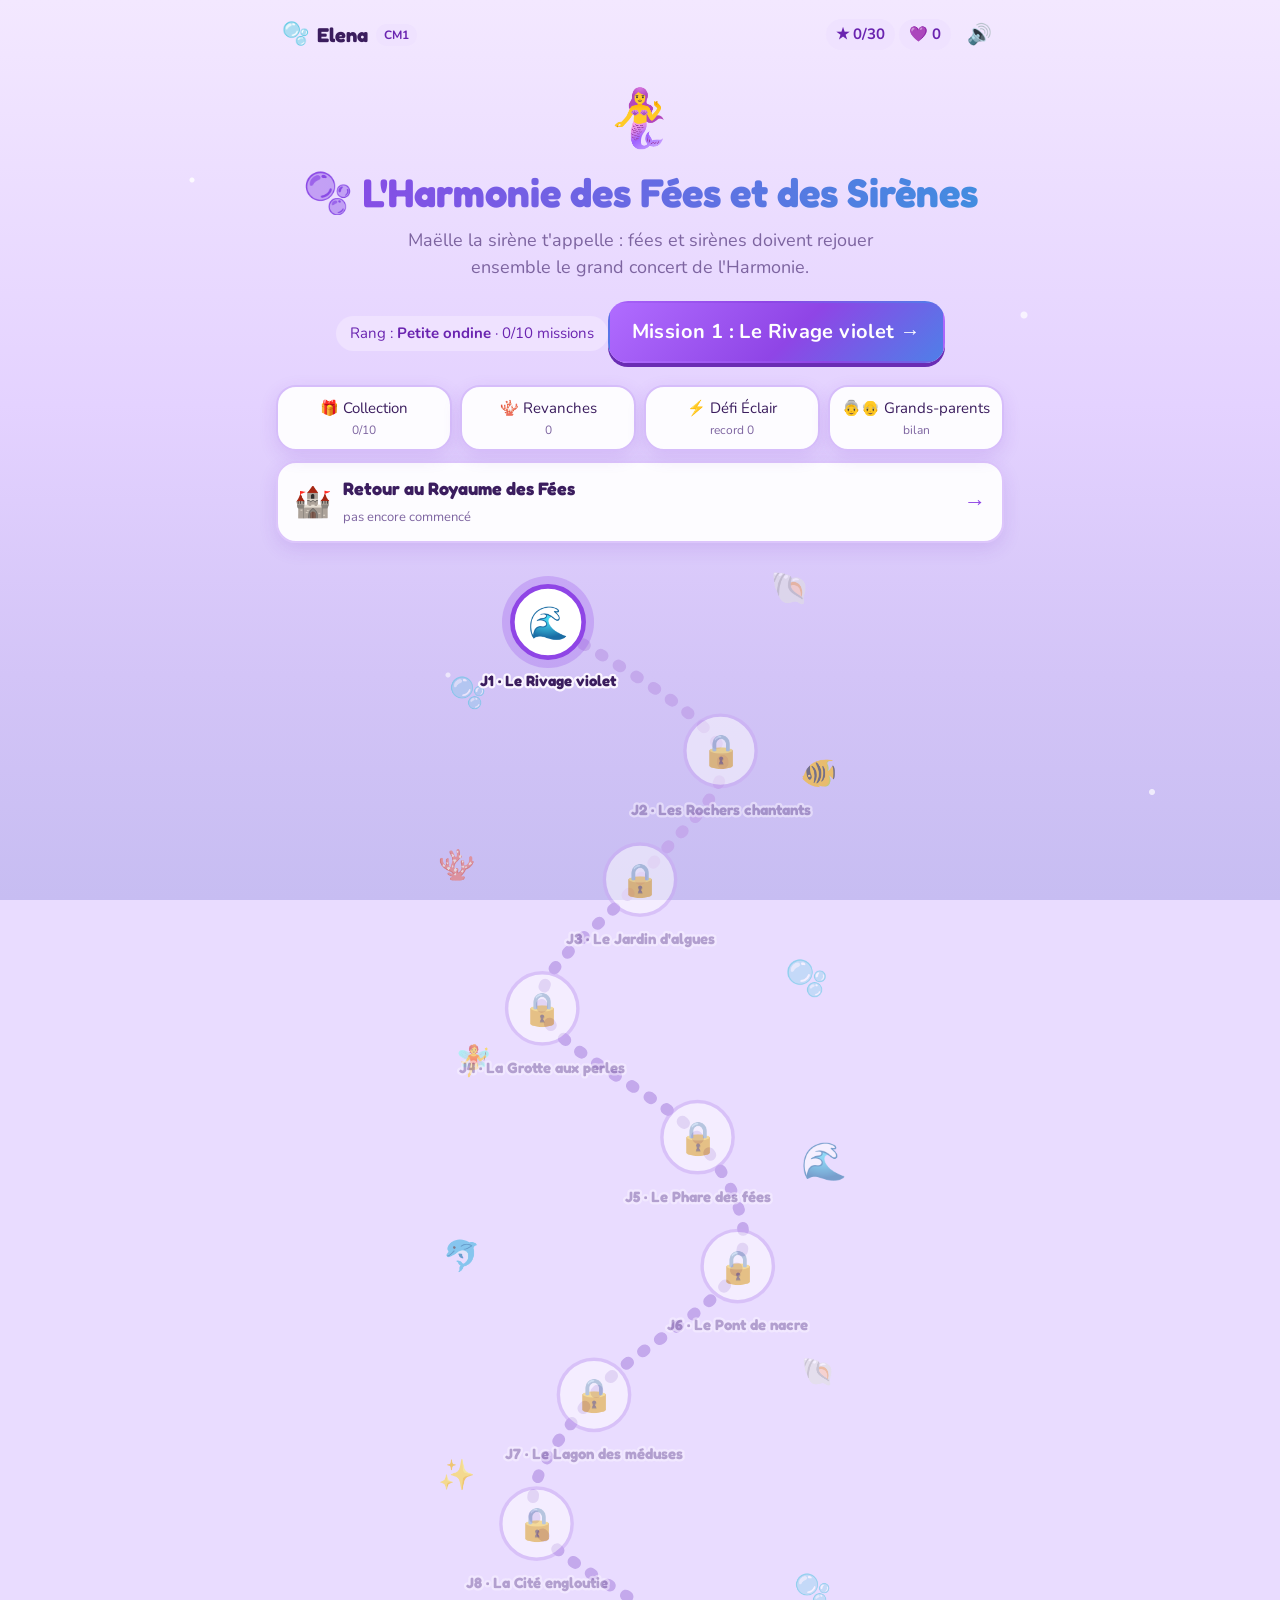
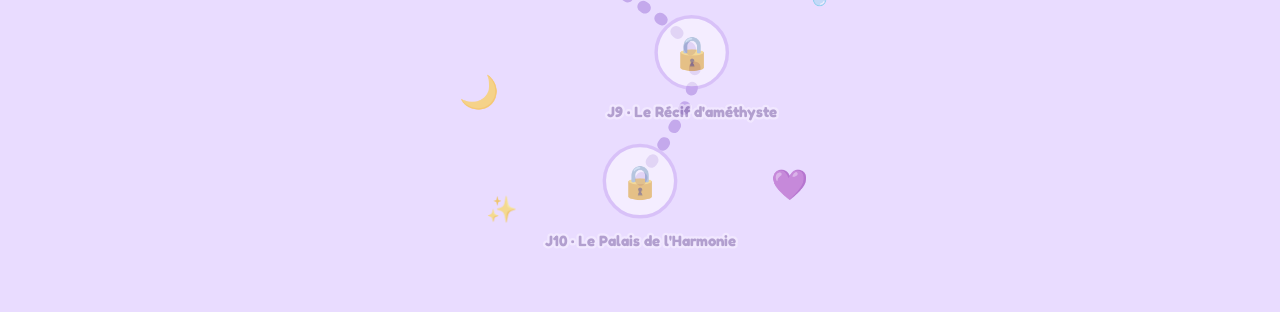
==== elena-harmonie.html @ 99a18174 "Add second games: L'Harmonie des Fées et des Sirènes (Elena) and Le Territoire de la Meute (Sarah) E" ====
<!doctype html>
<html lang="fr">
<head>
<meta charset="utf-8">
<meta name="viewport" content="width=device-width, initial-scale=1, viewport-fit=cover">
<title>Elena · L'Harmonie des Fées et des Sirènes (CM1)</title>
<link rel="preconnect" href="https://fonts.googleapis.com">
<link rel="stylesheet" href="https://fonts.googleapis.com/css2?family=Fredoka:wght@500;600;700&family=Nunito:wght@400;700&display=swap">
<style>
*{box-sizing:border-box}
html,body{margin:0;padding:0}
html{background:var(--bg-solid)}
body{background:var(--bg);background-attachment:fixed;color:var(--ink);font-family:var(--font-body);font-size:18px;line-height:1.5;min-height:100vh;-webkit-text-size-adjust:100%;-webkit-tap-highlight-color:transparent}
#app{max-width:760px;margin:0 auto;padding:10px 16px 48px}
h1,h2,h3{font-family:var(--font-head);margin:.2em 0 .3em;line-height:1.15;color:var(--title)}
h1{font-size:clamp(28px,6vw,40px)}
h2{font-size:clamp(24px,5vw,30px)}
h3{font-size:20px;margin-top:1.4em}
button{font:inherit;cursor:pointer;border:var(--btn-border);border-radius:var(--radius);padding:11px 16px;background:var(--btn);color:var(--ink);transition:transform .08s,background .2s,border-color .2s,opacity .2s;touch-action:manipulation}
button:active{transform:scale(.97)}
button:disabled{cursor:default}
button.primary{background:var(--accent);color:var(--on-accent);border-color:transparent;font-weight:700;box-shadow:var(--btn-shadow)}
button.big{font-size:20px;padding:14px 22px}
button.ghost{background:transparent;border-color:transparent;color:var(--muted)}
button.icon{padding:6px 10px;font-size:20px}
.muted{color:var(--muted)}.small{font-size:15px}.center{text-align:center}
.card{background:var(--card);border:var(--card-border);border-radius:var(--radius);box-shadow:var(--shadow);padding:20px}
.screen{animation:fadein .35s ease}
@keyframes fadein{from{opacity:0;transform:translateY(8px)}to{opacity:1;transform:none}}

/* barre du haut */
.topbar{display:flex;align-items:center;justify-content:space-between;gap:8px;margin-bottom:10px}
.brand{display:flex;align-items:center;gap:8px;color:var(--ink)!important;padding:6px 4px}
.brand b{font-family:var(--font-head);font-size:20px}
.bicon{font-size:22px}
.lvl{font-size:12px;padding:2px 8px;border-radius:99px;background:var(--chip);color:var(--chip-ink);font-weight:700}
.stats{display:flex;align-items:center;gap:4px;flex-wrap:nowrap;justify-content:flex-end}
@media (max-width:420px){.stat{font-size:13px;padding:3px 8px}.brand b{font-size:18px}.lvl{display:none}}
.stat{font-size:15px;padding:4px 10px;border-radius:99px;background:var(--chip);color:var(--chip-ink);font-weight:700;white-space:nowrap}

/* carte */
.hero{text-align:center;padding:8px 0 14px}
.hicon{font-size:56px;animation:float 3s ease-in-out infinite}
@keyframes float{50%{transform:translateY(-8px)}}
.tag{color:var(--muted);margin:.2em auto .8em;max-width:520px}
.rank{display:inline-block;margin-bottom:14px;padding:6px 14px;border-radius:99px;background:var(--chip);color:var(--chip-ink);font-size:15px}
.allDone{padding:12px;border-radius:var(--radius);background:var(--chip);color:var(--chip-ink)}
.menu{display:grid;grid-template-columns:repeat(4,1fr);gap:8px;margin:6px 0 10px}
.menu button{display:flex;flex-direction:column;align-items:center;gap:2px;font-size:15px;padding:10px 6px;background:var(--card);box-shadow:var(--shadow)}
.menu button span{font-size:12px;color:var(--muted)}
.menu button.has span{color:var(--bad);font-weight:700}
@media (max-width:560px){.menu{grid-template-columns:repeat(2,1fr)}}
.mapwrap{display:flex;justify-content:center}
svg.map{width:100%;max-width:460px;height:auto;overflow:visible}
.trail{fill:none;stroke:var(--trail);stroke-width:10;stroke-linecap:round;stroke-dasharray:2 16}
.trail.done{stroke:var(--accent);stroke-dasharray:none;stroke-width:6;opacity:.8}
.node .disc{fill:var(--node);stroke:var(--node-stroke);stroke-width:3}
.node .halo{fill:transparent}
.node .nicon{font-size:28px}
.node .nlabel{font-size:13px;fill:var(--ink);font-family:var(--font-head);font-weight:700;paint-order:stroke;stroke:var(--label-halo);stroke-width:4px;stroke-linejoin:round}
.node .nstars{font-size:16px;fill:var(--star);letter-spacing:2px;paint-order:stroke;stroke:var(--label-halo);stroke-width:3px}
.node[data-act]{cursor:pointer}
.node.done .disc{fill:var(--node-done);stroke:var(--accent)}
.node.locked{opacity:.5}
.node.locked .nlabel{fill:var(--muted)}
.node.next .halo{fill:var(--accent);opacity:.25;animation:pulse 1.6s ease-in-out infinite;transform-box:fill-box;transform-origin:center}
.node.next .disc{stroke:var(--accent);stroke-width:4}
@keyframes pulse{50%{transform:scale(1.25);opacity:.05}}
.deco{opacity:.55;pointer-events:none}

/* intro / fin */
.intro,.endcard{text-align:left}
.introicon{font-size:60px;text-align:center;line-height:1.1}
.kicker{text-align:center;text-transform:uppercase;letter-spacing:.12em;font-size:13px;color:var(--muted)}
.intro h2,.endcard h2{text-align:center}
.lead{font-size:19px}
.plan{list-style:none;padding:0;margin:14px 0}
.plan li{display:flex;justify-content:space-between;gap:10px;padding:10px 12px;border-bottom:1px solid var(--line)}
.plan li b{font-weight:400;color:var(--muted);font-size:15px;white-space:nowrap}
.reward{display:flex;align-items:center;gap:14px;margin:14px 0;padding:12px 16px;border-radius:var(--radius);background:var(--reward-bg);border:1px dashed var(--accent)}
.reward .ricon{font-size:40px}
.reward small{color:var(--muted)}
.reward.win{animation:pop .6s ease .9s both}
.rules{font-size:15px;padding:10px 14px;border-radius:var(--radius);background:var(--soft);margin:12px 0;color:var(--ink)}
.btns{display:flex;flex-wrap:wrap;gap:10px;justify-content:center;margin-top:16px}
.bigstars{text-align:center;font-size:64px;letter-spacing:8px;margin:6px 0}
.bigstars .st{color:var(--star-off);display:inline-block}
.bigstars .st.on{color:var(--star);animation:starin .5s cubic-bezier(.3,1.6,.5,1) both}
@keyframes starin{from{transform:scale(0) rotate(-90deg)}to{transform:none}}
@keyframes pop{0%{transform:scale(.6);opacity:0}70%{transform:scale(1.05)}100%{transform:none;opacity:1}}
table.mini{width:100%;border-collapse:collapse;margin-top:8px}
table.mini td{padding:7px 4px;border-bottom:1px solid var(--line)}
table.mini td:last-child{text-align:right;font-weight:700}
.final{margin:14px 0;padding:14px;border-radius:var(--radius);background:var(--accent);color:var(--on-accent);text-align:center;font-weight:700;animation:pop .6s ease both}

/* question */
.qtop{display:flex;align-items:center;gap:10px}
.prog{flex:1;height:12px;background:var(--track);border-radius:99px;overflow:hidden}
.bar{height:100%;background:var(--accent);border-radius:99px;transition:width .4s}
.qcount{font-size:15px;color:var(--muted);min-width:44px;text-align:right}
.hud{display:flex;align-items:center;justify-content:space-between;gap:8px;margin:10px 0}
.chip{padding:5px 12px;border-radius:99px;background:var(--chip);color:var(--chip-ink);font-size:15px;font-weight:700}
.combo{font-weight:700;color:var(--muted);font-size:15px}
.combo.hot{color:var(--hot);animation:pop .4s ease}
.pts{font-weight:700}
.secbanner{text-align:center;font-family:var(--font-head);font-size:20px;color:var(--title);margin:4px 0 12px;animation:pop .5s ease both}
.textcard{margin-bottom:12px;font-size:var(--text-size);line-height:1.65}
.textcard p{margin:6px 0 0}
.ttitle{font-family:var(--font-head);font-size:18px;color:var(--title)}
.sent{border-radius:4px;transition:background .3s,box-shadow .3s}
.sent.zone{background:var(--zone-bg);box-shadow:0 0 0 3px var(--zone-bg)}
.sent.okref{background:var(--good-bg);box-shadow:0 0 0 3px var(--good-bg)}
.qtext{font-size:20px;margin-bottom:14px}
.qtext.small{font-size:16px;color:var(--muted);margin-bottom:6px}
.big{display:inline-block;font-size:30px;font-weight:700;margin-top:6px;font-variant-numeric:tabular-nums;letter-spacing:.02em}
.sentence{font-size:23px;line-height:1.7;margin:6px 0 16px}
.blank{display:inline-block;min-width:74px;margin:0 6px;padding:0 6px;text-align:center;border-bottom:3px dashed var(--accent);color:var(--accent);font-weight:700}
.blank.zone{background:var(--zone-bg);border-bottom-style:solid;border-color:var(--zone);animation:glow 1.2s ease-in-out 3}
.blank.ok{color:var(--good);border-bottom:3px solid var(--good)}
.blank.reveal{color:var(--good);border-bottom:3px solid var(--good);background:var(--good-bg)}
@keyframes glow{50%{box-shadow:0 0 0 6px var(--zone-bg)}}
.choices{display:grid;grid-template-columns:1fr 1fr;gap:10px}
.choices.long{grid-template-columns:1fr}
.choices.row{display:flex;flex-wrap:wrap;justify-content:center}
.choices.row .choice{min-width:110px}
.choice{background:var(--choice);border:2px solid var(--choice-border);min-height:58px;font-size:19px;color:var(--ink);text-align:center;line-height:1.3}
.choice:hover:not(:disabled){border-color:var(--accent)}
.choice.wrong{border-color:var(--bad);background:var(--bad-bg);opacity:.6;text-decoration:line-through}
.choice.right,.choice.reveal{border-color:var(--good);background:var(--good-bg);opacity:1;text-decoration:none;font-weight:700}
.choice:disabled:not(.wrong):not(.right):not(.reveal){opacity:.55}
.frac{display:inline-flex;flex-direction:column;align-items:center;vertical-align:middle;line-height:1;font-weight:700;margin:0 2px}
.frac sup,.frac sub{font-size:.95em;vertical-align:baseline;position:static}
.frac span{display:block;width:100%;height:2px;background:currentColor;font-size:0;margin:2px 0}
.typeline{display:flex;align-items:center;gap:10px;flex-wrap:wrap;font-size:22px;margin:10px 0}
.pre,.post{font-size:21px}
input.ans{font:inherit;font-size:24px;padding:10px 14px;border-radius:var(--radius);border:2px solid var(--choice-border);background:var(--input);color:var(--ink);width:100%;max-width:300px;outline:none}
input.ans.num{max-width:220px;font-variant-numeric:tabular-nums;letter-spacing:.04em}
input.ans:focus{border-color:var(--accent)}
input.ans.ok{border-color:var(--good);background:var(--good-bg)}
input.ans::selection{background:var(--zone);color:#000}
.accents{display:flex;flex-wrap:wrap;gap:6px;margin:4px 0 6px}
.accents button{padding:6px 0;width:42px;font-size:19px;background:var(--choice);border:1px solid var(--choice-border)}
.sayrow{display:flex;flex-wrap:wrap;gap:8px;align-items:center;margin-bottom:6px}
.secret{display:none;font-weight:700;padding:4px 10px;border-radius:var(--radius);background:var(--soft)}
.secret.show{display:inline-block}
.actions{display:flex;justify-content:center;margin-top:14px}
.actions:empty{display:none}
.fb .msg{margin-top:14px;padding:12px 14px;border-radius:var(--radius);animation:pop .35s ease both;font-size:18px}
.fb .good{background:var(--good-bg);border-left:5px solid var(--good)}
.fb .zonemsg{background:var(--zone-bg);border-left:5px solid var(--zone)}
.fb .answer{background:var(--bad-bg);border-left:5px solid var(--bad)}
.fb .info{background:var(--soft)}
.exp{margin-top:6px;font-size:16px;color:var(--ink);opacity:.9}
.hint{margin-top:6px;font-size:16px;font-style:italic}
.yours{margin:6px 0;font-size:20px}
.word{font-size:22px;font-weight:700;letter-spacing:.03em}
.numshow{font-size:24px;font-weight:700;font-variant-numeric:tabular-nums;letter-spacing:.05em}
mark.err{background:var(--bad);color:#fff;padding:0 3px;border-radius:4px}
mark.miss{background:var(--bad);color:#fff;padding:0 2px;border-radius:4px;font-size:.7em;vertical-align:super}
mark.good{background:var(--good);color:#fff;padding:0 3px;border-radius:4px}
.zonetag{background:var(--zone);color:#1a1a1a;padding:0 5px;border-radius:4px;font-weight:700}
.bigans{font-size:24px}
.shake{animation:shake .4s ease}
@keyframes shake{20%,60%{transform:translateX(-6px)}40%,80%{transform:translateX(6px)}}
.comp{display:flex;align-items:flex-end;gap:10px;margin-top:16px}
.avatar{font-size:46px;line-height:1;animation:float 3.5s ease-in-out infinite}
.bubble{flex:1;background:var(--card);border:var(--card-border);border-radius:16px 16px 16px 4px;padding:10px 14px;font-size:16px;box-shadow:var(--shadow)}
.bubble.pop{animation:pop .35s ease}
.particle{position:fixed;z-index:60;pointer-events:none;font-size:26px;animation:fly 1.5s cubic-bezier(.2,.7,.4,1) forwards}
@keyframes fly{0%{transform:translate(-50%,-50%) scale(.4);opacity:1}100%{transform:translate(calc(var(--dx) - 50%),calc(var(--dy) - 50%)) scale(1.15) rotate(var(--rot));opacity:0}}

/* collection */
.coll{display:grid;grid-template-columns:repeat(5,1fr);gap:10px;margin:16px 0}
@media (max-width:560px){.coll{grid-template-columns:repeat(2,1fr)}}
.item{text-align:center;padding:12px 6px;border-radius:var(--radius);background:var(--soft);border:2px dashed var(--line);opacity:.6}
.item.got{opacity:1;border:2px solid var(--accent);background:var(--reward-bg)}
.iicon{font-size:40px}
.iname{font-size:14px;font-weight:700}
.istars{color:var(--star);font-size:14px}
.ranks{display:flex;flex-wrap:wrap;gap:8px;justify-content:center;margin:8px 0}
.ranks span{padding:6px 12px;border-radius:99px;background:var(--soft);color:var(--muted);font-size:14px;display:flex;flex-direction:column;align-items:center}
.ranks span.on{background:var(--accent);color:var(--on-accent)}
.ranks small{font-size:11px;opacity:.8}

/* éclair */
.eclair{max-width:420px;margin:0 auto}
.ectop{display:flex;justify-content:space-between;font-size:20px}
.ectime{height:10px;border-radius:99px;background:var(--track);overflow:hidden;margin:8px 0 14px}
.ectime div{height:100%;width:100%;background:var(--accent);transition:width 1s linear}
.ecq{font-size:44px;font-weight:700;font-variant-numeric:tabular-nums}
.ecin{font-size:40px;min-height:60px;margin:6px auto 12px;padding:4px;border-bottom:3px solid var(--accent);width:160px;font-variant-numeric:tabular-nums}
.ecin.good{color:var(--good);border-color:var(--good)}
.ecin.bad{color:var(--bad);border-color:var(--bad)}
.keypad{display:grid;grid-template-columns:repeat(3,1fr);gap:8px}
.keypad button{font-size:26px;padding:14px 0;background:var(--choice);border:1px solid var(--choice-border)}
.keypad button.primary{background:var(--accent)}

/* chrono des tables, pavé numérique, lien vers l'autre jeu */
.qtimer{position:relative;height:30px;border-radius:99px;background:var(--track);overflow:hidden;margin-bottom:14px}
.qtbar{position:absolute;inset:0 auto 0 0;width:100%;background:var(--accent);transition:width .1s linear}
.qtimer.low .qtbar{background:var(--bad)}
.qtimer span{position:relative;display:block;text-align:center;line-height:30px;font-weight:700;color:var(--ink);font-variant-numeric:tabular-nums}
.qtimer.low span{animation:pop .4s ease infinite alternate}
.padin{font-size:40px;min-height:60px;margin:0 auto 12px;padding:4px;border-bottom:3px solid var(--accent);width:160px;text-align:center;font-variant-numeric:tabular-nums}
.padin.good{color:var(--good);border-color:var(--good)}
.padin.bad{color:var(--bad);border-color:var(--bad)}
.padin.reveal{color:var(--good);border-color:var(--good);background:var(--good-bg)}
.qpad{max-width:360px;margin:0 auto}
.timerinfo{text-align:center;font-size:16px;padding:8px 12px;border-radius:var(--radius);background:var(--soft)}
a.sibling{display:flex;align-items:center;gap:12px;margin:0 0 10px;padding:12px 16px;border-radius:var(--radius);background:var(--card);border:var(--card-border);box-shadow:var(--shadow);color:var(--ink);text-decoration:none}
a.sibling b{display:block;font-family:var(--font-head)}
a.sibling small{color:var(--muted);font-size:13px}
a.sibling .sicon{font-size:30px}
a.sibling .sgo{margin-left:auto;font-size:22px;color:var(--accent)}
/* grands-parents */
.parents p{font-size:16px}
.tip{padding:10px 14px;border-radius:var(--radius);background:var(--soft)}
.tblwrap{overflow-x:auto}
table.res{width:100%;border-collapse:collapse;font-size:15px}
table.res th,table.res td{padding:7px 6px;border-bottom:1px solid var(--line);text-align:center;vertical-align:top}
table.res td:nth-child(2){text-align:left}
table.res tr.off td{color:var(--muted)}
table.res .stars{color:var(--star);white-space:nowrap}
.aggs{display:flex;flex-wrap:wrap;gap:8px;margin-top:10px}
.aggs span{padding:6px 12px;border-radius:99px;background:var(--soft);font-size:15px}
.misslist,.planlist{padding-left:18px;font-size:15px}
.misslist li,.planlist li{margin:6px 0}
.tagd{display:inline-block;font-size:12px;padding:1px 8px;border-radius:99px;background:var(--chip);color:var(--chip-ink);font-weight:700}
.danger{margin-top:18px;font-size:15px}
.danger summary{cursor:pointer;color:var(--muted)}
.danger button{background:var(--bad);color:#fff;border-color:transparent}
:root{
--bg-solid:#e9dcff;
--bg:radial-gradient(circle at 15% 20%,rgba(255,255,255,.85) 0 2px,transparent 3px),radial-gradient(circle at 80% 35%,rgba(255,255,255,.7) 0 3px,transparent 4px),radial-gradient(circle at 35% 75%,rgba(255,255,255,.6) 0 2px,transparent 3px),radial-gradient(circle at 90% 88%,rgba(255,255,255,.7) 0 2.5px,transparent 3.5px),linear-gradient(180deg,#f3e8ff 0%,#e4d2ff 45%,#d3c4f7 75%,#c7bdf2 100%);
--ink:#3b1d5e;--title:#7a2fc4;--muted:#7d64a0;
--card:rgba(255,255,255,.94);--card-border:2px solid #dcc5fb;--radius:20px;--shadow:0 6px 18px rgba(122,47,196,.14);
--accent:#8f45e6;--on-accent:#fff;--btn:#fff;--btn-border:2px solid #d6bdfa;--btn-shadow:0 4px 0 #6a2cb4;
--chip:#efe2ff;--chip-ink:#6a24b0;
--good:#1f9a72;--good-bg:#d9f6ea;--bad:#d9366d;--bad-bg:#ffe1ec;--zone:#ffc23d;--zone-bg:#fff0c2;
--choice:#fff;--choice-border:#dcc5f5;--input:#fff;--track:#e6d6fb;--trail:#c4a9ec;--node:#fff;--node-stroke:#c9a8f3;--node-done:#f1e6ff;
--star:#f5a800;--star-off:#e2d4f2;--label-halo:#faf5ff;--reward-bg:#f8f0ff;--soft:#f3eafe;--line:#e6d9f5;--hot:#ff5f1f;--text-size:20px;
--font-head:'Fredoka','Baloo 2','Trebuchet MS',sans-serif;--font-body:'Nunito','Trebuchet MS','Segoe UI',sans-serif;
}
h1{background:linear-gradient(90deg,#8f45e6,#3f8fe0);-webkit-background-clip:text;background-clip:text;color:transparent}
.hero h1::before{content:' 🫧 ';-webkit-text-fill-color:initial}
button.primary{background:linear-gradient(135deg,#b06cff,#8f45e6 55%,#4f7fe8)}
.node.done .disc{stroke-width:4}
.choice{border-radius:16px}
.bubble{border-radius:20px 20px 20px 4px}
.intro h2::after,.endcard h2::after{content:'🫧 ✦ 🐚';display:block;font-size:14px;margin-top:4px;letter-spacing:4px}

</style>
</head>
<body>
<div id="app"></div>
<noscript>Ce jeu a besoin de JavaScript pour fonctionner.</noscript>
<script>
var TAB10 = [['tabT'], ['tabT'], ['tabT'], ['tabT'], ['tabT'], ['tabT'], ['tabT'], ['tabT'], ['tabT'], ['tabT']];
var CFG = {
  id: 'elena2', name: 'Elena', level: 'CM1',
  title: "L'Harmonie des Fées et des Sirènes",
  tagline: "Maëlle la sirène t'appelle : fées et sirènes doivent rejouer ensemble le grand concert de l'Harmonie.",
  homeIcon: '🫧', revIcon: '🪸', collTitle: 'Le coffre de nacre',
  comp: { name: 'Maëlle', icon: '🧜‍♀️' },
  sections: ['hist', 'geo', 'deu', 'erd', 'tab'],
  icons: { hist: '📜', geo: '🗺️', deu: '📘', erd: '🧭', tab: '⏱️', points: '💜' },
  sec: { hist: 'Histoire', geo: 'Géographie', deu: 'Deutsch', erd: 'Erdkunde', tab: 'Tables chrono' },
  showExp: ['hist', 'geo', 'deu', 'erd'],
  timer: { start: 15, step: 1, min: 6 },
  sibling: { href: 'elena.html', key: 'revision-elena-v1', icon: '🏰', label: 'Retour au Royaume des Fées' },
  parentsText: "Une mission par jour, 20 minutes environ : un texte d'histoire avec ses questions (Moyen Âge puis Révolution française), de la géographie de la France, un texte en allemand avec un petit exercice d'écriture (niveau Klasse 2, soit deux classes en dessous de son niveau français), de la géographie de l'Allemagne en allemand, puis 10 multiplications chronométrées. Le chrono commence à 15 secondes par calcul le jour 1 et perd une seconde chaque jour, jusqu'à 6 secondes le jour 10. Ce jeu est indépendant du Royaume des Fées : sa progression est enregistrée à part.",
  ranks: [{ min: 0, name: 'Petite ondine' }, { min: 3, name: 'Fée des vagues' }, { min: 6, name: "Sirène d'améthyste" }, { min: 10, name: "Reine de l'Harmonie" }],
  mapX: [120, 270, 200, 115, 250, 285, 160, 110, 245, 200],
  deco: [[330, 1100, '🐚', 28], [50, 1010, '🫧', 26], [355, 940, '🐠', 26], [40, 860, '🪸', 26], [345, 760, '🫧', 30], [55, 690, '🧚', 26], [360, 600, '🌊', 32], [45, 520, '🐬', 26], [355, 420, '🐚', 24], [40, 330, '✨', 26], [350, 230, '🫧', 26], [60, 140, '🌙', 28], [330, 60, '💜', 26], [80, 40, '✨', 22]],
  particles: ['🫧', '💜', '✨', '🐚', '🦋', '⭐'],
  sounds: { type: 'sine', ok: [698, 880, 1175], ok2: [587, 698], wrong: [311, 247], win: [466, 587, 698, 932, 1175] },
  lines: {
    hello: ["Coucou Elena ! Pétale m'a dit que tu étais la Gardienne du royaume. Bienvenue dans l'océan ! 🫧", "Bonjour ! Le Miroir des Marées s'est rallumé, viens voir ce qu'il nous montre aujourd'hui.", "Te revoilà ! Le crabe Pinçou t'a gardé une place au premier rang."],
    idle: ['Prends ton temps, comme une vague qui revient doucement 🌊', 'Tu peux y arriver !', 'Lis bien la question jusqu\'au bout.', 'Pétale te fait coucou depuis la plage ✨', 'Respire, comme avant un plongeon.'],
    sec: { geo: 'Les sirènes connaissent toutes les côtes de France. À ton tour de les découvrir !', deu: 'Jetzt auf Deutsch! Die Fische im Meer sprechen nämlich Deutsch. 🐠', erd: 'Erdkunde! Wo liegen die Meere und Berge in Deutschland?', tab: 'Les tables chrono ! Réponds vite, avant que la bulle n\'éclate 🫧' },
    ok: ['Bravo ! 💜', 'Magique !', 'Les sirènes chantent pour toi !', 'Parfait, comme une perle !', 'Oui ! Pétale applaudit sur la plage !', 'Exactement ! ✨', 'Quelle championne !'],
    ok2: ['Bien rattrapé ! 🫧', 'Tu as trouvé ! Bravo de ne pas avoir abandonné.', 'Voilà ! Deuxième essai réussi.'],
    wrong1: ['Presque ! Regarde bien la zone qui brille.', 'Oups, petite erreur. Je t\'ai montré où chercher.', 'Essaie encore : la réponse est toute proche.'],
    wrong2: ['Pas grave ! Voici la réponse, retiens-la bien.', 'On apprend en se trompant. Regarde la bonne réponse 💜', 'Cette question ira dans tes revanches de corail.'],
    combo: ['Série magique de 5 ! 🔥', 'Tu fais des vagues, princesse !', 'Incroyable série ! Fées et sirènes applaudissent !'],
    end3: ['Trois étoiles ! L\'océan entier brille pour toi ! 👑', 'Trois étoiles ! Pétale et moi, on danse de joie !'],
    end2: ['Deux étoiles, très beau travail ! 💜', 'Deux belles étoiles ! Encore un petit effort et c\'est la troisième.'],
    end1: ['Mission réussie ! La prochaine fois, vise plus d\'étoiles ✨', 'Bravo d\'être allée jusqu\'au bout ! Les revanches t\'aideront.'],
    final: "💠 Le grand concert de l'Harmonie a eu lieu ! Ton violon, les ailes des fées et le chant des sirènes ont joué ensemble. Elena devient Reine de l'Harmonie, avec la Couronne des Étoiles et le Diadème de l'Harmonie.",
    allDone: "💠 Les dix lieux de l'océan sont explorés ! Rejoue pour décrocher toutes les étoiles, ou prends tes revanches.",
    revIntro: 'Les questions ratées sont cachées dans le corail. Réussis-les du premier coup pour les libérer !',
    revEmpty: 'Le corail est vide : tout est réussi ! ✨',
    record: '🏆 Nouveau record ! Plus rapide qu\'un dauphin.'
  }
};

var DATA = { days: [
/* ---------------- JOUR 1 ---------------- */
{
  place: 'Le Rivage violet', icon: '🌊', reward: { icon: '💜', name: 'La Perle violette' },
  focus: "Le Moyen Âge, repères · la France et ses mers · Deutsch: Maëlle · Berlin, die Flagge",
  intro: "Une bouteille est arrivée au Royaume des Fées. Dedans, un message de Maëlle, la sirène du lagon : « Viens vite sur le Rivage violet, le Miroir des Marées s'est rallumé ! »",
  parts: [
    { dom: 'hist',
      lect: { title: 'Le Miroir des Marées',
        s: ["Le Miroir des Marées est un grand coquillage magique : quand on regarde dedans, on voit le passé.", "Aujourd'hui, il montre un rocher entouré par la mer : le Mont-Saint-Michel, en Normandie.", "Au Moyen Âge, des moines ont construit une abbaye tout en haut de ce rocher.", "À marée haute, la mer entourait le rocher et on ne pouvait plus y aller à pied.", "Les pèlerins devaient donc bien regarder l'heure des marées avant de traverser la baie.", "Maëlle connaît par cœur les marées : elle sait toujours quand la mer monte."],
        qs: [
          { q: 'Qui a construit l\'abbaye en haut du Mont-Saint-Michel ?', c: ['Des moines', 'Des sirènes', 'Des chevaliers', 'Des lutins'], a: 0, r: [2], e: "Au Moyen Âge, ce sont des moines qui ont construit l'abbaye." },
          { q: 'Que se passe-t-il à marée haute ?', c: ['La mer entoure le rocher', 'Le rocher disparaît sous l\'eau', 'Les moines partent en bateau', 'La plage devient très grande'], a: 0, r: [3], e: "À marée haute, la mer entoure le rocher, qui devient une île." }
        ] },
      qs: [
        { t: 'qcm', q: 'Le Moyen Âge a duré environ...', c: ['mille ans', 'dix ans', 'cent ans', 'un million d\'années'], a: 0, z: 'Il commence vers 476 et finit en 1492.', e: "De 476 à 1492, cela fait environ mille ans." },
        { t: 'qcm', q: 'Quelle période vient juste <b>après</b> le Moyen Âge ?', c: ['Les Temps modernes', 'L\'Antiquité', 'La Préhistoire', 'Le temps des dinosaures'], a: 0, z: 'L\'Antiquité est avant le Moyen Âge.', e: "Préhistoire, Antiquité, Moyen Âge, puis Temps modernes." }
      ] },
    { dom: 'geo', qs: [
      { t: 'qcm', q: 'Quelle est la capitale de la France ?', c: ['Paris', 'Lyon', 'Marseille', 'Bordeaux'], a: 0, z: 'La tour Eiffel s\'y trouve.', e: "Paris est la capitale de la France." },
      { t: 'qcm', q: 'Quelle mer borde le <b>sud</b> de la France ?', c: ['La mer Méditerranée', 'La Manche', 'La mer du Nord', 'La mer Noire'], a: 0, z: 'Marseille et Nice sont au bord de cette mer.', e: "La Méditerranée borde le sud de la France." },
      { t: 'qcm', q: 'Dans quelle région se trouve le Mont-Saint-Michel ?', c: ['En Normandie', 'En Corse', 'En Alsace', 'En Provence'], a: 0, z: 'Relis le texte du Miroir des Marées.', e: "Le Mont-Saint-Michel se trouve en Normandie, tout près de la Bretagne." }
    ] },
    { dom: 'deu', lang: 'de',
      lect: { title: 'Maëlle',
        s: ['Maëlle ist eine Meerjungfrau.', 'Sie wohnt im Meer.', 'Ihr Schwanz ist lila und glitzert.', 'Maëlle singt sehr schön.', 'Ihr Freund ist ein kleiner Krebs.'],
        qs: [
          { q: 'Welche Farbe hat Maëlles Schwanz?', c: ['Lila', 'Grün', 'Blau', 'Rot'], a: 0, r: [2], e: 'Ihr Schwanz ist lila und glitzert.' },
          { q: 'Wer ist Maëlles Freund?', c: ['Ein kleiner Krebs', 'Ein großer Fisch', 'Eine Fee', 'Ein Delfin'], a: 0, r: [4], e: 'Ihr Freund ist ein kleiner Krebs.' }
        ] },
      qs: [
        { t: 'fill', q: 'Welcher Artikel passt?', s: '___ Meer ist blau.', c: ['Das', 'Der', 'Die'], a: 0, z: 'Man sagt: ein Meer.', e: 'das Meer.' },
        { t: 'dictee', cs: true, say: 'das Meer', a: ['das Meer'], z: 'Meer schreibt man mit zwei e.', e: '„Meer“ hat zwei e. Es ist ein Nomen, also groß.' }
      ] },
    { dom: 'erd', lang: 'de', qs: [
      { t: 'qcm', q: 'Wie heißt die Hauptstadt von Deutschland?', c: ['Berlin', 'Paris', 'Wien', 'München'], a: 0, z: 'Paris ist die Hauptstadt von Frankreich.', e: 'Berlin ist die Hauptstadt von Deutschland.' },
      { t: 'qcm', q: 'Welche Farben hat die deutsche Flagge?', c: ['Schwarz, Rot, Gold', 'Blau, Weiß, Rot', 'Grün, Weiß, Rot', 'Lila, Rosa, Weiß'], a: 0, z: 'Blau, Weiß, Rot ist die französische Flagge.', e: 'Die deutsche Flagge ist schwarz, rot und gold.' }
    ] },
    { dom: 'tab', timed: true, gen: TAB10 }
  ]
},
/* ---------------- JOUR 2 ---------------- */
{
  place: 'Les Rochers chantants', icon: '🎶', reward: { icon: '🐚', name: 'Le Coquillage chantant' },
  focus: "Seigneurs et paysans · la Seine, la Manche, l'Atlantique · Deutsch: im Schwimmbad · Nordsee, Ostsee",
  intro: "Quand les vagues frappent les Rochers chantants, on entend une mélodie. Mais aujourd'hui, un rocher chante faux. Le Miroir des Marées montre un village du Moyen Âge.",
  parts: [
    { dom: 'hist',
      lect: { title: 'Au village du seigneur',
        s: ["Dans le Miroir, Elena voit un village de paysans au pied d'un château.", "Les paysans cultivent le blé, élèvent des poules et des moutons.", "Le seigneur du château les protège en cas de danger.", "En échange, ils lui donnent une partie de leurs récoltes.", "Certains jours, ils doivent aussi travailler gratuitement dans ses champs : c'est la corvée.", "Le soir, une petite fille joue de la vielle, un instrument à cordes, devant sa maison."],
        qs: [
          { q: 'Que fait le seigneur pour les paysans ?', c: ['Il les protège en cas de danger', 'Il leur donne de l\'argent', 'Il cultive leurs champs', 'Il leur apprend à lire'], a: 0, r: [2], e: "Le seigneur protège les paysans. En échange, ils lui donnent une partie de leurs récoltes." },
          { q: 'Qu\'est-ce que la corvée ?', c: ['Travailler gratuitement pour le seigneur', 'Une fête au village', 'Un instrument de musique', 'Un repas au château'], a: 0, r: [4], e: "La corvée, c'est le travail gratuit que les paysans doivent au seigneur." }
        ] },
      qs: [
        { t: 'qcm', q: 'Au Moyen Âge, la plupart des gens étaient...', c: ['des paysans', 'des chevaliers', 'des rois', 'des moines'], a: 0, z: 'Il fallait beaucoup de monde pour cultiver la terre.', e: "Presque tout le monde vivait à la campagne et travaillait la terre." },
        { t: 'qcm', q: 'Où vivait le seigneur ?', c: ['Dans un château fort', 'Dans une cabane', 'Dans un bateau', 'Dans une grotte'], a: 0, z: 'Regarde le texte : le village est au pied de ...', e: "Le seigneur vivait dans un château fort, qui protégeait aussi le village." }
      ] },
    { dom: 'geo', qs: [
      { t: 'qcm', q: 'Quel fleuve traverse Paris ?', c: ['La Seine', 'La Loire', 'Le Rhône', 'La Garonne'], a: 0, z: 'Des bateaux-mouches y naviguent.', e: "La Seine traverse Paris et se jette dans la Manche." },
      { t: 'qcm', q: 'Quel océan borde l\'<b>ouest</b> de la France ?', c: ['L\'océan Atlantique', 'L\'océan Pacifique', 'L\'océan Indien', 'L\'océan Arctique'], a: 0, z: 'De l\'autre côté, il y a l\'Amérique.', e: "L'océan Atlantique borde l'ouest de la France, en Bretagne et au Pays basque par exemple." },
      { t: 'qcm', q: 'Quelle mer sépare la France de l\'Angleterre ?', c: ['La Manche', 'La Méditerranée', 'La mer Rouge', 'La mer Baltique'], a: 0, z: 'C\'est aussi le nom d\'une partie d\'un pull.', e: "La Manche sépare la France de l'Angleterre." }
    ] },
    { dom: 'deu', lang: 'de',
      lect: { title: 'Im Schwimmbad',
        s: ['Heute ist Mittwoch.', 'Elena geht ins Schwimmbad.', 'Sie springt ins Wasser.', 'Das Wasser ist warm.', 'Elena schwimmt wie ein Fisch.'],
        qs: [
          { q: 'Wohin geht Elena?', c: ['Ins Schwimmbad', 'In die Schule', 'In den Wald', 'Zu Oma'], a: 0, r: [1], e: 'Elena geht ins Schwimmbad.' },
          { q: 'Wie ist das Wasser?', c: ['Warm', 'Kalt', 'Grün', 'Salzig'], a: 0, r: [3], e: 'Das Wasser ist warm.' }
        ] },
      qs: [
        { t: 'type', cs: true, q: 'Setze das Verb ein.', pre: 'ich (schwimmen) → ich', a: ['schwimme'], z: 'Bei „ich“ endet das Verb auf -e.', e: 'ich schwimme, du schwimmst, sie schwimmt.' },
        { t: 'fill', q: 'Welcher Artikel passt?', s: '___ Fisch ist klein.', c: ['Der', 'Die', 'Das'], a: 0, z: 'Man sagt: ein Fisch.', e: 'der Fisch.' }
      ] },
    { dom: 'erd', lang: 'de', qs: [
      { t: 'qcm', q: 'Wo liegt das Meer in Deutschland?', c: ['Im Norden', 'Im Süden', 'In der Mitte', 'Es gibt kein Meer'], a: 0, z: 'Im Süden sind die Berge.', e: 'Im Norden liegen die Nordsee und die Ostsee.' },
      { t: 'qcm', q: 'Wie heißen die zwei Meere in Deutschland?', c: ['Nordsee und Ostsee', 'Südsee und Westsee', 'Mittelmeer und Nordsee', 'Rotes Meer und Ostsee'], a: 0, z: 'Ein Meer heißt wie eine Himmelsrichtung im Norden.', e: 'Die Nordsee und die Ostsee.' }
    ] },
    { dom: 'tab', timed: true, gen: TAB10 }
  ]
},
/* ---------------- JOUR 3 ---------------- */
{
  place: "Le Jardin d'algues", icon: '🌿', reward: { icon: '🪸', name: 'La Branche de corail' },
  focus: "Chevaliers et châteaux forts · les fleuves de France · Deutsch: die Geige · Alpen, Zugspitze",
  intro: "Dans le Jardin d'algues, les poissons jouent à cache-cache. Le Miroir des Marées montre un jeune garçon qui s'entraîne avec une épée de bois.",
  parts: [
    { dom: 'hist',
      lect: { title: 'Le jeune écuyer',
        s: ["Le garçon du Miroir s'appelle Thibaut.", "Il est écuyer : il aide un chevalier à s'habiller, à porter son armure et à soigner son cheval.", "Chaque jour, il s'entraîne à l'épée et à l'équitation.", "Quand il sera grand, il deviendra chevalier lors d'une cérémonie : l'adoubement.", "Ce jour-là, son seigneur lui remettra une vraie épée.", "Thibaut a hâte, mais il a un peu peur de tomber de cheval devant tout le monde."],
        qs: [
          { q: 'Que fait un écuyer ?', c: ['Il aide un chevalier', 'Il construit des châteaux', 'Il cultive le blé', 'Il copie des livres'], a: 0, r: [1], e: "L'écuyer aide le chevalier : armure, cheval, armes." },
          { q: 'Comment s\'appelle la cérémonie où l\'on devient chevalier ?', c: ['L\'adoubement', 'Le mariage', 'Le couronnement', 'La corvée'], a: 0, r: [3], e: "C'est l'adoubement. Le seigneur remet une épée au nouveau chevalier." }
        ] },
      qs: [
        { t: 'qcm', q: 'Comment appelle-t-on la plus haute tour d\'un château fort ?', c: ['Le donjon', 'Le pont-levis', 'Le moulin', 'Le clocher'], a: 0, z: 'C\'était le dernier refuge en cas d\'attaque.', e: "Le donjon est la tour la plus haute et la plus solide du château." },
        { t: 'qcm', q: 'À quoi sert le <b>pont-levis</b> ?', c: ['À entrer dans le château, et à le fermer en le relevant', 'À traverser la mer', 'À monter dans le donjon', 'À décorer la cour'], a: 0, z: 'Son nom contient le verbe « lever ».', e: "Le pont-levis passe au-dessus des douves. On le relève pour empêcher les ennemis d'entrer." }
      ] },
    { dom: 'geo', qs: [
      { t: 'qcm', q: 'Quel est le plus long fleuve de France ?', c: ['La Loire', 'La Seine', 'Le Rhône', 'La Garonne'], a: 0, z: 'On trouve beaucoup de châteaux le long de ce fleuve.', e: "La Loire est le plus long fleuve de France. Elle se jette dans l'océan Atlantique." },
      { t: 'qcm', q: 'Quel fleuve traverse Lyon et se jette dans la Méditerranée ?', c: ['Le Rhône', 'La Seine', 'La Loire', 'Le Rhin'], a: 0, z: 'Il vient de Suisse.', e: "Le Rhône vient de Suisse, traverse Lyon et se jette dans la Méditerranée." },
      { t: 'qcm', q: 'Quel fleuve traverse Bordeaux ?', c: ['La Garonne', 'La Seine', 'Le Rhin', 'La Loire'], a: 0, z: 'Il traverse aussi Toulouse.', e: "La Garonne traverse Toulouse et Bordeaux." }
    ] },
    { dom: 'deu', lang: 'de',
      lect: { title: 'Die Geige',
        s: ['Elena spielt Geige.', 'Die Geige ist aus Holz.', 'Sie hat vier Saiten.', 'Elena übt jeden Tag.', 'Ihre Katze hört gern zu.'],
        qs: [
          { q: 'Woraus ist die Geige?', c: ['Aus Holz', 'Aus Glas', 'Aus Papier', 'Aus Stein'], a: 0, r: [1], e: 'Die Geige ist aus Holz.' },
          { q: 'Wer hört Elena gern zu?', c: ['Ihre Katze', 'Ihr Hund', 'Ihre Lehrerin', 'Ein Fisch'], a: 0, r: [4], e: 'Ihre Katze hört gern zu.' }
        ] },
      qs: [
        { t: 'type', cs: true, q: 'Schreib das Wort richtig: groß oder klein?', s: 'Elena spielt (GEIGE).', pre: '→', a: ['Geige'], z: 'Kann man „die“ davor sagen? Dann ist es ein Nomen.', e: 'die Geige ist ein Nomen: groß!' },
        { t: 'dictee', cs: true, say: 'die Katze', a: ['die Katze'], z: 'Nach a hört man ein kurzes a: tz.', e: 'die Katze mit tz.' }
      ] },
    { dom: 'erd', lang: 'de', qs: [
      { t: 'qcm', q: 'Wo sind die hohen Berge in Deutschland, die Alpen?', c: ['Im Süden', 'Im Norden', 'Im Westen', 'Am Meer'], a: 0, z: 'Das Meer ist im Norden.', e: 'Die Alpen sind im Süden von Deutschland.' },
      { t: 'qcm', q: 'Wie heißt der höchste Berg in Deutschland?', c: ['Die Zugspitze', 'Der Mont Blanc', 'Der Eiffelturm', 'Der Kilimandscharo'], a: 0, z: 'Der Mont Blanc ist in Frankreich.', e: 'Die Zugspitze ist der höchste Berg Deutschlands.' }
    ] },
    { dom: 'tab', timed: true, gen: TAB10 }
  ]
},
/* ---------------- JOUR 4 ---------------- */
{
  place: 'La Grotte aux perles', icon: '🦪', reward: { icon: '🎼', name: 'La Harpe de nacre' },
  focus: "Moines et cathédrales · les montagnes de France · Deutsch: Lila und Bleuet · Rhein, Köln",
  intro: "Dans la Grotte aux perles, Lila, la fée violoniste, a retrouvé Maëlle. Ensemble, elles regardent le Miroir : il montre des fenêtres qui brillent de toutes les couleurs.",
  parts: [
    { dom: 'hist',
      lect: { title: 'Les vitraux de la cathédrale',
        s: ["Le Miroir montre une immense église : une cathédrale.", "Au Moyen Âge, il fallait souvent plus de cent ans pour en construire une.", "Ses grandes fenêtres sont faites de morceaux de verre de couleur : ce sont des vitraux.", "Quand le soleil passe à travers, la cathédrale se remplit de lumière bleue, rouge et violette.", "Les vitraux racontent des histoires en images, car beaucoup de gens ne savaient pas lire.", "Lila trouve que les vitraux ressemblent aux ailes de Pétale."],
        qs: [
          { q: 'Qu\'est-ce qu\'un vitrail ?', c: ['Une fenêtre en morceaux de verre de couleur', 'Une tour très haute', 'Un livre ancien', 'Une statue en pierre'], a: 0, r: [2], e: "Un vitrail est une fenêtre faite de morceaux de verre colorés." },
          { q: 'Pourquoi les vitraux racontent-ils des histoires en images ?', c: ['Beaucoup de gens ne savaient pas lire', 'Les moines aimaient dessiner', 'C\'était plus rapide', 'Le roi l\'avait demandé'], a: 0, r: [4], e: "Beaucoup de gens ne savaient pas lire : les images leur racontaient les histoires." }
        ] },
      qs: [
        { t: 'qcm', q: 'Au Moyen Âge, que faisaient les moines dans les monastères ?', c: ['Ils priaient et recopiaient des livres à la main', 'Ils construisaient des bateaux', 'Ils allaient à la guerre', 'Ils vendaient des poissons'], a: 0, z: 'L\'imprimerie n\'existait pas encore.', e: "Les moines priaient, travaillaient et recopiaient des livres à la main." },
        { t: 'qcm', q: 'Quelle cathédrale célèbre se trouve à Paris ?', c: ['Notre-Dame', 'La tour Eiffel', 'Le Louvre', 'L\'Arc de triomphe'], a: 0, z: 'Elle a été réparée après un grand incendie.', e: "Notre-Dame de Paris a été construite au Moyen Âge. Elle a été restaurée après l'incendie de 2019." }
      ] },
    { dom: 'geo', qs: [
      { t: 'qcm', q: 'Quel est le plus haut sommet de France ?', c: ['Le mont Blanc', 'Le mont Saint-Michel', 'Le puy de Dôme', 'La tour Eiffel'], a: 0, z: 'Il est blanc de neige toute l\'année.', e: "Le mont Blanc, dans les Alpes, est le plus haut sommet de France." },
      { t: 'qcm', q: 'Quelles montagnes se trouvent entre la France et l\'Espagne ?', c: ['Les Pyrénées', 'Les Alpes', 'Les Vosges', 'Le Jura'], a: 0, z: 'Elles sont au sud-ouest.', e: "Les Pyrénées séparent la France de l'Espagne." },
      { t: 'qcm', q: 'Dans quelles montagnes se trouve le mont Blanc ?', c: ['Les Alpes', 'Les Pyrénées', 'Le Massif central', 'Les Vosges'], a: 0, z: 'Ces montagnes touchent la Suisse et l\'Italie.', e: "Le mont Blanc est dans les Alpes, à l'est de la France." }
    ] },
    { dom: 'deu', lang: 'de',
      lect: { title: 'Lila und Bleuet',
        s: ['Lila ist eine Fee.', 'Sie spielt Geige im Garten.', 'Bleuet ist ein kleiner Schmetterling.', 'Er tanzt zur Musik.', 'Dann schlafen beide unter einer Blume.'],
        qs: [
          { q: 'Wer ist Bleuet?', c: ['Ein kleiner Schmetterling', 'Eine Fee', 'Ein Fisch', 'Eine Katze'], a: 0, r: [2], e: 'Bleuet ist ein kleiner Schmetterling.' },
          { q: 'Wo schlafen Lila und Bleuet?', c: ['Unter einer Blume', 'Im Meer', 'In einem Schloss', 'Auf einem Baum'], a: 0, r: [4], e: 'Sie schlafen unter einer Blume.' }
        ] },
      qs: [
        { t: 'type', cs: true, q: 'Schreib das Wort in der <b>Mehrzahl</b>.', pre: 'die Blume → die', a: ['Blumen'], z: 'Man hängt -n an.', e: 'die Blume, die Blumen.' },
        { t: 'fill', q: 'Welcher Artikel passt?', s: '___ Fee spielt Geige.', c: ['Die', 'Der', 'Das'], a: 0, z: 'Man sagt: eine Fee.', e: 'die Fee.' }
      ] },
    { dom: 'erd', lang: 'de', qs: [
      { t: 'qcm', q: 'Welcher große Fluss fließt durch Köln?', c: ['Der Rhein', 'Die Seine', 'Die Loire', 'Die Elbe'], a: 0, z: 'Er fließt auch an Straßburg vorbei.', e: 'Der Rhein fließt durch Köln.' },
      { t: 'qcm', q: 'Was ist der Kölner Dom?', c: ['Eine sehr große Kirche', 'Ein Berg', 'Ein Schiff', 'Ein Zoo'], a: 0, z: 'Er sieht aus wie die Kathedrale im Zauberspiegel.', e: 'Der Kölner Dom ist eine riesige Kirche mit zwei Türmen.' }
    ] },
    { dom: 'tab', timed: true, gen: TAB10 }
  ]
},
/* ---------------- JOUR 5 ---------------- */
{
  place: 'Le Phare des fées', icon: '🗼', reward: { icon: '🏮', name: 'La Lanterne du phare' },
  focus: "Jeanne d'Arc · les îles et les côtes · Deutsch: der Leuchtturm · Hamburg, Bayern",
  intro: "Le Phare des fées s'est éteint et les bateaux se perdent. Pendant que les lucioles le rallument, le Miroir montre une jeune fille très courageuse.",
  parts: [
    { dom: 'hist',
      lect: { title: "Jeanne d'Arc",
        s: ["Il y a presque six cents ans, la France et l'Angleterre étaient en guerre depuis très longtemps.", "Une jeune paysanne, Jeanne, disait entendre des voix qui lui demandaient de sauver le royaume.", "Elle est allée voir le futur roi, Charles VII, pour lui demander une armée.", "En 1429, à la tête des soldats, elle a libéré la ville d'Orléans.", "Ensuite, Charles VII a été couronné roi dans la cathédrale de Reims.", "Maëlle trouve que Jeanne était aussi courageuse qu'Elena dans la Grotte de Cristal."],
        qs: [
          { q: 'Quelle ville Jeanne d\'Arc a-t-elle libérée en 1429 ?', c: ['Orléans', 'Paris', 'Marseille', 'Lyon'], a: 0, r: [3], e: "En 1429, Jeanne a libéré Orléans." },
          { q: 'Contre quel pays la France était-elle en guerre ?', c: ['L\'Angleterre', 'L\'Allemagne', 'L\'Espagne', 'L\'Italie'], a: 0, r: [0], e: "C'était la guerre de Cent Ans, entre la France et l'Angleterre." }
        ] },
      qs: [
        { t: 'qcm', q: 'Comment s\'appelle la longue guerre entre la France et l\'Angleterre au Moyen Âge ?', c: ['La guerre de Cent Ans', 'La guerre des Étoiles', 'La guerre de Troie', 'La guerre des Fées'], a: 0, z: 'Son nom parle d\'un nombre d\'années.', e: "La guerre de Cent Ans a duré de 1337 à 1453, en fait 116 ans !" },
        { t: 'qcm', q: 'Où le roi Charles VII a-t-il été couronné ?', c: ['À Reims', 'À Orléans', 'Au Mont-Saint-Michel', 'À Versailles'], a: 0, z: 'Relis le texte : dans quelle cathédrale ?', e: "Les rois de France étaient couronnés (sacrés) dans la cathédrale de Reims." }
      ] },
    { dom: 'geo', qs: [
      { t: 'qcm', q: 'Quelle grande île française se trouve dans la mer Méditerranée ?', c: ['La Corse', 'La Martinique', 'La Réunion', 'La Sicile'], a: 0, z: 'On l\'appelle « l\'île de Beauté ».', e: "La Corse est une île française de la Méditerranée." },
      { t: 'qcm', q: 'À quoi sert un phare ?', c: ['À guider les bateaux la nuit', 'À stocker les poissons', 'À regarder les étoiles', 'À faire de la musique'], a: 0, z: 'Il lance une grande lumière tournante.', e: "La lumière du phare indique la côte aux bateaux pour qu'ils ne heurtent pas les rochers." },
      { t: 'qcm', q: 'La Bretagne est entourée par...', c: ['la mer et l\'océan sur trois côtés', 'des montagnes très hautes', 'un grand désert', 'la Suisse et l\'Italie'], a: 0, z: 'Elle ressemble à une pointe qui avance dans l\'eau.', e: "La Bretagne est une presqu'île : la Manche au nord, l'Atlantique à l'ouest et au sud." }
    ] },
    { dom: 'deu', lang: 'de',
      lect: { title: 'Der Leuchtturm',
        s: ['Am Meer steht ein Leuchtturm.', 'Er ist rot und weiß.', 'In der Nacht leuchtet er hell.', 'So sehen die Schiffe die Felsen.', 'Die Glühwürmchen helfen heute mit.'],
        qs: [
          { q: 'Welche Farben hat der Leuchtturm?', c: ['Rot und weiß', 'Blau und gelb', 'Grün und lila', 'Schwarz'], a: 0, r: [1], e: 'Der Leuchtturm ist rot und weiß.' },
          { q: 'Warum leuchtet der Leuchtturm?', c: ['Damit die Schiffe die Felsen sehen', 'Damit die Fische schlafen', 'Weil es Geburtstag ist', 'Damit es warm wird'], a: 0, r: [3], e: 'So sehen die Schiffe die Felsen.' }
        ] },
      qs: [
        { t: 'fill', q: 'Welcher Artikel passt?', s: '___ Schiff fährt auf dem Meer.', c: ['Das', 'Der', 'Die'], a: 0, z: 'Man sagt: ein Schiff.', e: 'das Schiff.' },
        { t: 'dictee', cs: true, say: 'Das Schiff ist groß.', a: ['Das Schiff ist groß'], z: 'groß schreibt man mit ß.', e: '„Schiff“ ist ein Nomen (groß). „groß“ schreibt man mit ß.' }
      ] },
    { dom: 'erd', lang: 'de', qs: [
      { t: 'qcm', q: 'Hamburg hat einen großen...', c: ['Hafen für Schiffe', 'Berg', 'Vulkan', 'Strand am Mittelmeer'], a: 0, z: 'Viele große Schiffe kommen dorthin.', e: 'Hamburg hat den größten Hafen Deutschlands, an der Elbe.' },
      { t: 'qcm', q: 'Welches Bundesland ist das größte?', c: ['Bayern', 'Berlin', 'Bremen', 'Hamburg'], a: 0, z: 'Seine Hauptstadt ist München.', e: 'Bayern ist das größte Bundesland. Die Hauptstadt ist München.' }
    ] },
    { dom: 'tab', timed: true, gen: TAB10 }
  ]
},
/* ---------------- JOUR 6 ---------------- */
{
  place: 'Le Pont de nacre', icon: '🌉', reward: { icon: '⭐', name: "L'Étoile de mer dorée" },
  focus: "1789 : le roi, les trois ordres, les cahiers de doléances · les grandes villes · Deutsch: Oma und Opa · Nachbarländer",
  intro: "Le Pont de nacre relie la plage des fées au palais des sirènes. Le Miroir des Marées fait un grand saut dans le temps : nous voilà en 1789.",
  parts: [
    { dom: 'hist',
      lect: { title: 'Le cahier du village',
        s: ["En 1789, la France est gouvernée par un roi, Louis XVI.", "La société est divisée en trois groupes : le clergé, la noblesse et le tiers état.", "Le tiers état, ce sont presque tous les Français : paysans, artisans, marchands.", "C'est lui qui paie le plus d'impôts.", "Le roi demande aux habitants d'écrire leurs plaintes dans des cahiers : les cahiers de doléances.", "Dans le Miroir, Elena voit une paysanne qui écrit : « Nous voulons payer moins d'impôts et manger à notre faim. »"],
        qs: [
          { q: 'Qui est le roi de France en 1789 ?', c: ['Louis XVI', 'Charlemagne', 'Charles VII', 'Napoléon'], a: 0, r: [0], e: "En 1789, le roi est Louis XVI." },
          { q: 'Qu\'écrit-on dans les cahiers de doléances ?', c: ['Les plaintes des habitants', 'Des recettes de cuisine', 'Des partitions de musique', 'Les noms des chevaliers'], a: 0, r: [4], e: "Une doléance est une plainte. Les Français y écrivent ce qu'ils veulent changer." }
        ] },
      qs: [
        { t: 'qcm', q: 'Quel groupe paie le plus d\'impôts avant la Révolution ?', c: ['Le tiers état', 'La noblesse', 'Le clergé', 'Le roi'], a: 0, z: 'C\'est le groupe le plus nombreux.', e: "Le tiers état paie presque tous les impôts. La noblesse et le clergé ont des privilèges." },
        { t: 'qcm', q: 'Le clergé, ce sont...', c: ['les hommes et les femmes d\'Église', 'les chevaliers', 'les paysans', 'les marchands'], a: 0, z: 'Les prêtres, les moines et les religieuses.', e: "Le clergé regroupe les prêtres, les moines et les religieuses." }
      ] },
    { dom: 'geo', qs: [
      { t: 'qcm', q: 'Quelle grande ville est un port au bord de la Méditerranée ?', c: ['Marseille', 'Lille', 'Strasbourg', 'Paris'], a: 0, z: 'C\'est la deuxième ville de France.', e: "Marseille est un grand port de la Méditerranée." },
      { t: 'qcm', q: 'Quelle ville se trouve au bord du Rhin, tout près de l\'Allemagne ?', c: ['Strasbourg', 'Bordeaux', 'Nice', 'Brest'], a: 0, z: 'Le Parlement européen s\'y trouve.', e: "Strasbourg est au bord du Rhin, face à l'Allemagne." },
      { t: 'qcm', q: 'Laquelle de ces villes est au <b>nord</b> de la France ?', c: ['Lille', 'Marseille', 'Toulouse', 'Nice'], a: 0, z: 'Elle est proche de la Belgique.', e: "Lille est au nord, près de la Belgique." }
    ] },
    { dom: 'deu', lang: 'de',
      lect: { title: 'Bei Oma und Opa',
        s: ['Elena ist bei Oma und Opa.', 'Oma backt einen Kuchen.', 'Opa liest eine Geschichte vor.', 'Elena malt eine Fee.', 'Am Abend essen alle zusammen.'],
        qs: [
          { q: 'Was macht Oma?', c: ['Sie backt einen Kuchen', 'Sie liest', 'Sie malt', 'Sie schwimmt'], a: 0, r: [1], e: 'Oma backt einen Kuchen.' },
          { q: 'Was malt Elena?', c: ['Eine Fee', 'Ein Haus', 'Einen Hund', 'Das Meer'], a: 0, r: [3], e: 'Elena malt eine Fee.' }
        ] },
      qs: [
        { t: 'type', cs: true, q: 'Setze das Verb ein.', pre: 'du (malen) → du', a: ['malst'], z: 'Bei „du“ endet das Verb auf -st.', e: 'ich male, du malst, sie malt.' },
        { t: 'type', cs: true, q: 'Schreib das Wort richtig: groß oder klein?', s: 'Oma backt einen (KUCHEN).', pre: '→', a: ['Kuchen'], z: 'Kann man „der“ davor sagen?', e: 'der Kuchen ist ein Nomen: groß!' }
      ] },
    { dom: 'erd', lang: 'de', qs: [
      { t: 'qcm', q: 'Welches Land ist ein Nachbar von Deutschland?', c: ['Frankreich', 'Spanien', 'Portugal', 'Griechenland'], a: 0, z: 'Du wohnst dort.', e: 'Frankreich ist ein Nachbarland von Deutschland, im Westen.' },
      { t: 'qcm', q: 'Wie heißt die Hauptstadt von Österreich?', c: ['Wien', 'Berlin', 'Rom', 'Madrid'], a: 0, z: 'Auf Französisch: Vienne.', e: 'Wien ist die Hauptstadt von Österreich. Dort spricht man auch Deutsch.' }
    ] },
    { dom: 'tab', timed: true, gen: TAB10 }
  ]
},
/* ---------------- JOUR 7 ---------------- */
{
  place: 'Le Lagon des méduses', icon: '🪼', reward: { icon: '🪼', name: 'La Méduse lumineuse' },
  focus: "Le 14 juillet 1789 · lire une carte, les points cardinaux · Deutsch: Quallen · Bodensee, Schwarzwald",
  intro: "Les méduses du lagon brillent comme des lanternes. Le Miroir montre une foule en colère devant une grande forteresse, à Paris.",
  parts: [
    { dom: 'hist',
      lect: { title: 'La prise de la Bastille',
        s: ["Le 14 juillet 1789, à Paris, les habitants ont peur que le roi envoie ses soldats contre eux.", "Ils cherchent des armes et de la poudre.", "Ils se rendent à la Bastille, une vieille forteresse qui sert de prison.", "Après plusieurs heures de combat, ils prennent la Bastille.", "Pour beaucoup de Français, c'est le début de la Révolution.", "Aujourd'hui, le 14 juillet est la fête nationale : il y a un défilé et des feux d'artifice."],
        qs: [
          { q: 'Qu\'était la Bastille ?', c: ['Une forteresse qui servait de prison', 'Le palais du roi', 'Une cathédrale', 'Un phare'], a: 0, r: [2], e: "La Bastille était une vieille forteresse transformée en prison." },
          { q: 'Que se passe-t-il chaque 14 juillet aujourd\'hui ?', c: ['La fête nationale, avec défilé et feux d\'artifice', 'La rentrée des classes', 'Noël', 'Le premier jour de l\'été'], a: 0, r: [5], e: "Le 14 juillet est la fête nationale française." }
        ] },
      qs: [
        { t: 'qcm', q: 'En quelle année la Bastille a-t-elle été prise ?', c: ['1789', '1429', '1914', '2024'], a: 0, z: 'C\'est l\'année des cahiers de doléances.', e: "La Bastille a été prise le 14 juillet 1789." },
        { t: 'qcm', q: 'Dans quelle ville se trouvait la Bastille ?', c: ['Paris', 'Versailles', 'Orléans', 'Reims'], a: 0, z: 'Relis la première phrase du texte.', e: "La Bastille était à Paris. Aujourd'hui, il reste une grande place de la Bastille." }
      ] },
    { dom: 'geo', qs: [
      { t: 'qcm', q: 'Sur une carte, le <b>nord</b> est en général...', c: ['en haut', 'en bas', 'à gauche', 'à droite'], a: 0, z: 'La rose des vents l\'indique avec la lettre N.', e: "Sur la plupart des cartes, le nord est en haut, le sud en bas, l'ouest à gauche et l'est à droite." },
      { t: 'qcm', q: 'Sur une carte, à quoi sert la <b>légende</b> ?', c: ['À expliquer ce que veulent dire les couleurs et les symboles', 'À raconter une histoire de fées', 'À donner la date', 'À écrire le nom de l\'auteur'], a: 0, z: 'Elle se trouve souvent dans un petit cadre, dans un coin.', e: "La légende explique les couleurs et les symboles : bleu pour l'eau, points pour les villes..." },
      { t: 'qcm', q: 'L\'Espagne se trouve au... de la France.', c: ['sud', 'nord', 'est', 'ouest'], a: 0, z: 'Les Pyrénées sont entre les deux pays.', e: "L'Espagne est au sud (sud-ouest) de la France." }
    ] },
    { dom: 'deu', lang: 'de',
      lect: { title: 'Die Quallen',
        s: ['Im Meer schwimmen viele Quallen.', 'Sie sind fast durchsichtig.', 'In der Nacht leuchten sie lila.', 'Maëlle passt gut auf.', 'Manche Quallen brennen auf der Haut.'],
        qs: [
          { q: 'Welche Farbe haben die Quallen in der Nacht?', c: ['Lila', 'Rot', 'Grün', 'Schwarz'], a: 0, r: [2], e: 'In der Nacht leuchten sie lila.' },
          { q: 'Warum passt Maëlle gut auf?', c: ['Manche Quallen brennen auf der Haut', 'Sie hat Angst vor der Nacht', 'Das Wasser ist kalt', 'Sie sucht ihren Krebs'], a: 0, r: [4], e: 'Manche Quallen brennen auf der Haut.' }
        ] },
      qs: [
        { t: 'type', cs: true, q: 'Schreib das Wort in der <b>Mehrzahl</b>.', pre: 'die Qualle → die', a: ['Quallen'], z: 'Man hängt -n an.', e: 'die Qualle, die Quallen.' },
        { t: 'dictee', cs: true, say: 'Die Qualle leuchtet.', a: ['Die Qualle leuchtet'], z: 'Qualle schreibt man mit Qu und zwei l.', e: '„Qualle“: Qu am Anfang und ll in der Mitte.' }
      ] },
    { dom: 'erd', lang: 'de', qs: [
      { t: 'qcm', q: 'Der Bodensee ist...', c: ['ein großer See', 'ein Berg', 'ein Meer', 'eine Stadt'], a: 0, z: 'Das Wort „See“ steckt darin.', e: 'Der Bodensee ist ein großer See im Süden, an der Grenze zu Österreich und der Schweiz.' },
      { t: 'qcm', q: 'Der Schwarzwald ist...', c: ['ein großer Wald', 'ein schwarzes Meer', 'eine Wüste', 'ein Fluss'], a: 0, z: 'Das Wort „Wald“ steckt darin.', e: 'Der Schwarzwald ist ein großer Wald im Südwesten. Dort gibt es Kuckucksuhren.' }
    ] },
    { dom: 'tab', timed: true, gen: TAB10 }
  ]
},
/* ---------------- JOUR 8 ---------------- */
{
  place: 'La Cité engloutie', icon: '🏛️', reward: { icon: '📜', name: 'Le Parchemin des Droits' },
  focus: "Les droits de l'homme, la devise de la République · l'outre-mer · Deutsch: Pinçou · Donau, Wien",
  intro: "Au fond de l'océan dort une cité engloutie. Sur une colonne, Maëlle a trouvé un parchemin que l'eau n'a jamais effacé. Le Miroir explique ce qu'il contient.",
  parts: [
    { dom: 'hist',
      lect: { title: 'Les droits de l\'homme',
        s: ["En août 1789, les députés réunis à Versailles prennent de grandes décisions.", "Le 4 août, ils suppriment les privilèges : la noblesse et le clergé devront payer des impôts comme tout le monde.", "Le 26 août, ils écrivent la Déclaration des droits de l'homme et du citoyen.", "Sa première idée est : « Les hommes naissent et demeurent libres et égaux en droits. »", "Plus tard, la France choisit une devise : Liberté, Égalité, Fraternité.", "Maëlle dit que les sirènes et les fées aussi devraient avoir les mêmes droits."],
        qs: [
          { q: 'Que décident les députés le 4 août 1789 ?', c: ['Ils suppriment les privilèges', 'Ils prennent la Bastille', 'Ils choisissent un nouveau roi', 'Ils construisent une cathédrale'], a: 0, r: [1], e: "Le 4 août, les privilèges sont supprimés : tout le monde devra payer des impôts." },
          { q: 'Que dit la première idée de la Déclaration ?', c: ['Les hommes naissent libres et égaux en droits', 'Le roi décide de tout', 'Seuls les nobles sont libres', 'Il faut payer plus d\'impôts'], a: 0, r: [3], e: "« Les hommes naissent et demeurent libres et égaux en droits. »" }
        ] },
      qs: [
        { t: 'qcm', q: 'Quelle est la devise de la France ?', c: ['Liberté, Égalité, Fraternité', 'Courage, Patience, Magie', 'Un pour tous, tous pour un', 'Paix, Amour, Joie'], a: 0, z: 'Elle est écrite sur les mairies et les écoles.', e: "Liberté, Égalité, Fraternité est écrit sur le fronton des mairies et des écoles." },
        { t: 'qcm', q: 'Où étaient réunis les députés en 1789 ?', c: ['À Versailles', 'À Orléans', 'À Reims', 'Au Mont-Saint-Michel'], a: 0, z: 'C\'est là que se trouvait le château du roi.', e: "Les députés se réunissaient à Versailles, près du château du roi." }
      ] },
    { dom: 'geo', qs: [
      { t: 'qcm', q: 'La Guadeloupe et la Martinique sont des îles françaises situées...', c: ['dans la mer des Caraïbes', 'dans la Manche', 'au milieu des Alpes', 'dans la mer du Nord'], a: 0, z: 'Il y fait chaud toute l\'année.', e: "La Guadeloupe et la Martinique sont aux Antilles, dans la mer des Caraïbes." },
      { t: 'qcm', q: 'Quelle île française se trouve dans l\'océan Indien ?', c: ['La Réunion', 'La Corse', 'La Guadeloupe', 'La Martinique'], a: 0, z: 'Elle a un volcan très actif, le piton de la Fournaise.', e: "La Réunion est dans l'océan Indien, près de Madagascar." },
      { t: 'qcm', q: 'La Guyane française se trouve en...', c: ['Amérique du Sud', 'Afrique', 'Asie', 'Europe'], a: 0, z: 'Elle est couverte d\'une immense forêt, l\'Amazonie.', e: "La Guyane est en Amérique du Sud, à côté du Brésil." }
    ] },
    { dom: 'deu', lang: 'de',
      lect: { title: 'Pinçou',
        s: ['Pinçou ist ein kleiner Krebs.', 'Er hat zwei große Scheren.', 'Er wohnt in einer Muschel.', 'Pinçou sammelt glänzende Steine.', 'Er schenkt Maëlle den schönsten Stein.'],
        qs: [
          { q: 'Wo wohnt Pinçou?', c: ['In einer Muschel', 'In einem Schloss', 'In einem Baum', 'In einem Schiff'], a: 0, r: [2], e: 'Pinçou wohnt in einer Muschel.' },
          { q: 'Was sammelt Pinçou?', c: ['Glänzende Steine', 'Blumen', 'Federn', 'Briefe'], a: 0, r: [3], e: 'Er sammelt glänzende Steine.' }
        ] },
      qs: [
        { t: 'fill', q: 'Welcher Artikel passt?', s: '___ Muschel ist rosa.', c: ['Die', 'Der', 'Das'], a: 0, z: 'Man sagt: eine Muschel.', e: 'die Muschel.' },
        { t: 'type', cs: true, q: 'Setze das Verb ein.', pre: 'er (wohnen) → er', a: ['wohnt'], z: 'Bei „er“ endet das Verb auf -t.', e: 'ich wohne, du wohnst, er wohnt.' }
      ] },
    { dom: 'erd', lang: 'de', qs: [
      { t: 'qcm', q: 'Die Donau ist...', c: ['ein langer Fluss', 'ein hoher Berg', 'eine Insel', 'ein See'], a: 0, z: 'Sie fließt durch Wien.', e: 'Die Donau ist ein langer Fluss. Sie beginnt im Schwarzwald und fließt durch Wien.' },
      { t: 'qcm', q: 'Durch welche Hauptstadt fließt die Donau?', c: ['Wien', 'Berlin', 'Paris', 'London'], a: 0, z: 'Die Hauptstadt von Österreich.', e: 'Die Donau fließt durch Wien, die Hauptstadt von Österreich.' }
    ] },
    { dom: 'tab', timed: true, gen: TAB10 }
  ]
},
/* ---------------- JOUR 9 ---------------- */
{
  place: "Le Récif d'améthyste", icon: '💎', reward: { icon: '🔮', name: "L'Orbe d'améthyste" },
  focus: "La République, la Marseillaise, les symboles · les paysages · Deutsch: das Lied · Elbe, Neuschwanstein",
  intro: "Le Récif d'améthyste brille de mille violets. Pour le grand concert de demain, il faut un chant puissant. Le Miroir en connaît un très célèbre.",
  parts: [
    { dom: 'hist',
      lect: { title: 'La Marseillaise',
        s: ["En 1792, la France est en guerre contre l'Autriche.", "À Strasbourg, un officier, Rouget de Lisle, écrit un chant pour donner du courage aux soldats.", "Des soldats venus de Marseille le chantent en arrivant à Paris : on l'appelle alors la Marseillaise.", "La même année, le roi perd son pouvoir et la France devient une République.", "Aujourd'hui, la Marseillaise est l'hymne national de la France.", "Maëlle veut que les sirènes apprennent un chant aussi puissant pour le concert."],
        qs: [
          { q: 'Pourquoi ce chant s\'appelle-t-il la Marseillaise ?', c: ['Des soldats venus de Marseille l\'ont chanté à Paris', 'Il a été écrit à Marseille', 'Il parle de la mer', 'Le roi habitait à Marseille'], a: 0, r: [2], e: "Il a été écrit à Strasbourg, mais ce sont des soldats marseillais qui l'ont fait connaître à Paris." },
          { q: 'Que devient la France en 1792 ?', c: ['Une République', 'Un royaume des fées', 'Un empire', 'Une île'], a: 0, r: [3], e: "En 1792, la royauté est abolie : la France devient une République." }
        ] },
      qs: [
        { t: 'qcm', q: 'Quelles sont les couleurs du drapeau français ?', c: ['Bleu, blanc, rouge', 'Noir, rouge, or', 'Vert, blanc, rouge', 'Violet, rose, blanc'], a: 0, z: 'Noir, rouge, or, c\'est le drapeau allemand.', e: "Le drapeau tricolore bleu, blanc, rouge date de la Révolution." },
        { t: 'qcm', q: 'Comment s\'appelle la femme qui représente la République française ?', c: ['Marianne', 'Jeanne', 'Maëlle', 'Agathe'], a: 0, z: 'Son buste est dans toutes les mairies.', e: "Marianne représente la République. On la voit sur les timbres et dans les mairies." }
      ] },
    { dom: 'geo', qs: [
      { t: 'qcm', q: 'Comment s\'appelle le paysage au bord de la mer ?', c: ['Le littoral', 'La montagne', 'La forêt', 'Le désert'], a: 0, z: 'On y trouve des plages, des ports et des falaises.', e: "Le littoral, c'est le bord de mer : plages, ports, falaises." },
      { t: 'qcm', q: 'Un village entouré de champs et de prés se trouve...', c: ['à la campagne', 'en ville', 'sur le littoral', 'sous la mer'], a: 0, z: 'C\'est le contraire de la ville.', e: "À la campagne, il y a des champs, des prés, des fermes et des villages." },
      { t: 'qcm', q: 'En ville, on trouve surtout...', c: ['des immeubles, des rues et des magasins', 'des champs de blé', 'des troupeaux de vaches', 'des glaciers'], a: 0, z: 'Pense à Paris ou à Lyon.', e: "En ville, il y a beaucoup d'immeubles, de rues, de magasins et d'habitants." }
    ] },
    { dom: 'deu', lang: 'de',
      lect: { title: 'Das Lied',
        s: ['Die Meerjungfrauen üben ein Lied.', 'Sie singen laut und schön.', 'Die Fische hören zu.', 'Ein Delfin springt aus dem Wasser.', 'Morgen ist das große Konzert.'],
        qs: [
          { q: 'Was üben die Meerjungfrauen?', c: ['Ein Lied', 'Einen Tanz', 'Ein Spiel', 'Ein Bild'], a: 0, r: [0], e: 'Die Meerjungfrauen üben ein Lied.' },
          { q: 'Wann ist das Konzert?', c: ['Morgen', 'Heute', 'Gestern', 'Im Sommer'], a: 0, r: [4], e: 'Morgen ist das große Konzert.' }
        ] },
      qs: [
        { t: 'type', cs: true, q: 'Setze das Verb ein.', pre: 'wir (singen) → wir', a: ['singen'], z: 'Bei „wir“ endet das Verb auf -en.', e: 'ich singe, du singst, wir singen.' },
        { t: 'dictee', cs: true, say: 'der Delfin', a: ['der Delfin', 'der Delphin'], z: 'Delfin schreibt man mit f.', e: '„Delfin“ mit f (man darf auch „Delphin“ schreiben, aber Delfin ist heute üblich).' }
      ] },
    { dom: 'erd', lang: 'de', qs: [
      { t: 'qcm', q: 'Welcher Fluss fließt durch Hamburg?', c: ['Die Elbe', 'Der Rhein', 'Die Donau', 'Die Seine'], a: 0, z: 'Sie fließt auch durch Dresden.', e: 'Die Elbe fließt durch Hamburg in die Nordsee.' },
      { t: 'qcm', q: 'Das Schloss Neuschwanstein sieht aus wie ein Märchenschloss. In welchem Bundesland steht es?', c: ['In Bayern', 'In Berlin', 'In Hamburg', 'In Bremen'], a: 0, z: 'Im Süden, bei den Alpen.', e: 'Neuschwanstein steht in Bayern, vor den Alpen.' }
    ] },
    { dom: 'tab', timed: true, gen: TAB10 }
  ]
},
/* ---------------- JOUR 10 ---------------- */
{
  place: "Le Palais de l'Harmonie", icon: '🎻', reward: { icon: '💠', name: "Le Diadème de l'Harmonie" },
  focus: "Grand défi : Napoléon et révision de toute l'histoire · révision de géographie · Deutsch: das Konzert",
  intro: "Le grand soir est arrivé. Fées et sirènes attendent dans le Palais de l'Harmonie. Le concert commencera quand Elena aura réussi l'épreuve finale.",
  parts: [
    { dom: 'hist',
      lect: { title: 'Napoléon Bonaparte',
        s: ["Après la Révolution, un jeune général devient très célèbre : Napoléon Bonaparte.", "En 1799, il prend le pouvoir.", "En 1804, il se fait couronner empereur des Français.", "Il crée le Code civil, un grand livre de lois que la France utilise encore aujourd'hui.", "Il fait aussi ouvrir des lycées pour former les élèves.", "Mais il fait beaucoup de guerres en Europe, et il finit sa vie prisonnier sur une île très lointaine."],
        qs: [
          { q: 'En quelle année Napoléon devient-il empereur ?', c: ['1804', '1789', '1429', '1792'], a: 0, r: [2], e: "Napoléon est couronné empereur des Français en 1804." },
          { q: 'Qu\'est-ce que le Code civil ?', c: ['Un grand livre de lois', 'Un code secret', 'Un château', 'Une armée'], a: 0, r: [3], e: "Le Code civil rassemble les lois. On l'utilise encore aujourd'hui." }
        ] },
      qs: [
        { t: 'qcm', q: 'Range dans l\'ordre, du plus ancien au plus récent :', c: ['Jeanne d\'Arc, la prise de la Bastille, Napoléon empereur', 'La prise de la Bastille, Jeanne d\'Arc, Napoléon empereur', 'Napoléon empereur, Jeanne d\'Arc, la prise de la Bastille', 'Jeanne d\'Arc, Napoléon empereur, la prise de la Bastille'], a: 0, z: '1429, 1789, 1804.', e: "1429 (Jeanne d'Arc), 1789 (la Bastille), 1804 (Napoléon empereur)." },
        { t: 'qcm', q: 'Révision : comment s\'appelle la plus haute tour d\'un château fort ?', c: ['Le donjon', 'Le phare', 'Le vitrail', 'Le pont-levis'], a: 0, z: 'Thibaut l\'écuyer pourrait te le dire.', e: "Le donjon est la tour la plus haute du château fort." }
      ] },
    { dom: 'geo', qs: [
      { t: 'qcm', q: 'Révision : quel fleuve traverse Paris ?', c: ['La Seine', 'La Loire', 'Le Rhône', 'La Garonne'], a: 0, z: 'Il se jette dans la Manche.', e: "La Seine traverse Paris." },
      { t: 'qcm', q: 'Révision : dans quelles montagnes est le mont Blanc ?', c: ['Les Alpes', 'Les Pyrénées', 'Les Vosges', 'Le Massif central'], a: 0, z: 'À l\'est, vers l\'Italie et la Suisse.', e: "Le mont Blanc est dans les Alpes." },
      { t: 'qcm', q: 'Révision : quelle île est en Méditerranée ?', c: ['La Corse', 'La Réunion', 'La Martinique', 'La Guadeloupe'], a: 0, z: 'Les autres sont très loin de la France métropolitaine.', e: "La Corse est en Méditerranée. Les autres îles sont en outre-mer." }
    ] },
    { dom: 'deu', lang: 'de',
      lect: { title: 'Das Konzert',
        s: ['Heute ist das große Konzert.', 'Elena spielt Geige.', 'Lila spielt auch Geige.', 'Die Meerjungfrauen singen.', 'Alle Feen und Fische tanzen.', 'Das ist die Harmonie!'],
        qs: [
          { q: 'Wer spielt Geige?', c: ['Elena und Lila', 'Nur Maëlle', 'Die Fische', 'Pinçou'], a: 0, r: [1, 2], e: 'Elena und Lila spielen Geige.' },
          { q: 'Was machen die Meerjungfrauen?', c: ['Sie singen', 'Sie schlafen', 'Sie malen', 'Sie backen'], a: 0, r: [3], e: 'Die Meerjungfrauen singen.' }
        ] },
      qs: [
        { t: 'type', cs: true, q: 'Schreib das Wort in der <b>Mehrzahl</b>.', pre: 'die Fee → die', a: ['Feen'], z: 'Man hängt -n an.', e: 'die Fee, die Feen.' },
        { t: 'dictee', cs: true, say: 'Alle tanzen.', a: ['Alle tanzen'], z: 'tanzen schreibt man mit nz.', e: '„tanzen“ mit z nach dem n.' }
      ] },
    { dom: 'erd', lang: 'de', qs: [
      { t: 'qcm', q: 'Wiederholung: Wie viele Bundesländer hat Deutschland?', c: ['16', '2', '100', '5'], a: 0, z: 'Mehr als zehn, weniger als zwanzig.', e: 'Deutschland hat 16 Bundesländer.' },
      { t: 'qcm', q: 'Wiederholung: Wo liegen die Nordsee und die Ostsee?', c: ['Im Norden', 'Im Süden', 'Im Osten', 'In Bayern'], a: 0, z: 'Das Wort „Nord“ hilft dir.', e: 'Die Nordsee und die Ostsee liegen im Norden von Deutschland.' }
    ] },
    { dom: 'tab', timed: true, gen: TAB10 }
  ]
}
]};

(function () {
'use strict';
var app = document.getElementById('app');
var KEY = 'revision-' + CFG.id + '-v1';
var MEM = null;
function fresh() { return { points: 0, days: {}, missed: [], eclairBest: 0, current: null, muted: false }; }
function load() {
  var s = null;
  try { s = localStorage.getItem(KEY); } catch (e) {}
  if (!s) s = MEM;
  if (!s) return null;
  try { var o = JSON.parse(s), f = fresh(); for (var k in f) if (!(k in o)) o[k] = f[k]; return o; } catch (e) { return null; }
}
function save() { var s = JSON.stringify(S); MEM = s; try { localStorage.setItem(KEY, s); } catch (e) {} }
var S = load() || fresh();
var SECS = CFG.sections || ['ortho', 'calc', 'lect'];
var UI = {
  fr: { check: 'Valider', next: 'Suivant →', end: 'Terminer ✓', ph: 'ta réponse', notq: 'Pas tout à fait.', try_: 'Ton essai :', miss: 'Il manque quelque chose à l\'endroit marqué <b>▾</b>.', zone: 'L\'erreur se cache dans la partie <span class="zonetag">colorée</span>. Corrige-la !', whole: 'Tout le mot est à revoir : relis bien la consigne.', txt: 'La réponse se cache dans la partie <span class="zonetag">surlignée</span> du texte. Relis-la !', good: 'La bonne réponse est :', write: 'Il fallait écrire :', listen: '🔊 Écouter', slow: '🐢 Lentement', reveal: 'Pour un grand-parent : voir la dictée', dict: 'Dictée : écoute et écris ce que tu entends.', empty: 'Écris ta réponse dans la case.', fillq: 'Choisis le bon mot pour compléter la phrase :', case_: 'Attention aux <b>majuscules</b> : c\'est la seule erreur !' },
  de: { check: 'Prüfen', next: 'Weiter →', end: 'Fertig ✓', ph: 'deine Antwort', notq: 'Fast!', try_: 'Dein Versuch:', miss: 'An der Stelle <b>▾</b> fehlt etwas.', zone: 'Der Fehler steckt im <span class="zonetag">farbigen</span> Teil. Verbessere ihn!', whole: 'Das ganze Wort stimmt noch nicht. Lies die Aufgabe noch einmal.', txt: 'Die Antwort steht im <span class="zonetag">markierten</span> Teil des Textes. Lies ihn noch einmal!', good: 'Die richtige Antwort ist:', write: 'Richtig geschrieben:', listen: '🔊 Anhören', slow: '🐢 Langsam', reveal: 'Für Oma oder Opa: Diktat zeigen', dict: 'Diktat: Hör gut zu und schreib, was du hörst.', empty: 'Schreib deine Antwort in das Feld.', fillq: 'Wähle das richtige Wort:', case_: 'Achte auf <b>Groß- und Kleinschreibung</b>: Das ist der einzige Fehler!' }
};
function tr(q) { return UI[(q && q.lang) === 'de' ? 'de' : 'fr']; }
var QT = null;
var RUN = null, EC = null;

/* ---------- utilitaires ---------- */
var NB = ' ';
function R(a, b) { return a + Math.floor(Math.random() * (b - a + 1)); }
function pick(a) { return a[Math.floor(Math.random() * a.length)]; }
function shuffle(a) { a = a.slice(); for (var i = a.length - 1; i > 0; i--) { var j = Math.floor(Math.random() * (i + 1)), t = a[i]; a[i] = a[j]; a[j] = t; } return a; }
function fmt(n) { if (typeof n !== 'number') return String(n); return String(n).replace(/\B(?=(\d{3})+(?!\d))/g, NB); }
function strip(s) { return String(s).replace(/<br\s*\/?>/g, ' ').replace(/<sup>(\d+)<\/sup><span>\/<\/span><sub>(\d+)<\/sub>/g, '$1/$2').replace(/<[^>]+>/g, '').replace(/\s+/g, ' ').trim(); }
function esc(s) { return String(s).replace(/[&<>"]/g, function (c) { return { '&': '&amp;', '<': '&lt;', '>': '&gt;', '"': '&quot;' }[c]; }); }
function today() { try { return new Date().toLocaleDateString('fr-FR', { weekday: 'short', day: 'numeric', month: 'short' }); } catch (e) { return ''; } }
function randN(d) { return R(Math.pow(10, d - 1), Math.pow(10, d) - 1); }
function frac(n, d) { return '<span class="frac"><sup>' + n + '</sup><span>/</span><sub>' + d + '</sub></span>'; }
function dec(h) { var i = Math.floor(h / 100), r = h % 100; if (r === 0) return String(i); var s = (r < 10 ? '0' : '') + r; if (s[1] === '0') s = s[0]; return i + ',' + s; }
function big(s) { return '<span class="big">' + s + '</span>'; }

/* ---------- nombres en lettres ---------- */
var U = ['zéro', 'un', 'deux', 'trois', 'quatre', 'cinq', 'six', 'sept', 'huit', 'neuf', 'dix', 'onze', 'douze', 'treize', 'quatorze', 'quinze', 'seize', 'dix-sept', 'dix-huit', 'dix-neuf'];
var T = ['', 'dix', 'vingt', 'trente', 'quarante', 'cinquante', 'soixante', 'soixante', 'quatre-vingt', 'quatre-vingt'];
function w99(n, pl) {
  if (n < 20) return U[n];
  var t = Math.floor(n / 10), u = n % 10;
  if (t === 7 || t === 9) { var r = n - (t === 7 ? 60 : 80); if (n === 71) return 'soixante et onze'; return T[t] + '-' + U[r]; }
  if (u === 0) return t === 8 ? (pl ? 'quatre-vingts' : 'quatre-vingt') : T[t];
  if (u === 1 && t !== 8) return T[t] + ' et un';
  return T[t] + '-' + U[u];
}
function w999(n, pl) {
  var c = Math.floor(n / 100), r = n % 100, s = '';
  if (c > 0) { s = c === 1 ? 'cent' : U[c] + ' cent'; if (r === 0 && c > 1 && pl) s += 's'; }
  if (r > 0) s += (s ? ' ' : '') + w99(r, pl);
  return s;
}
function words(n) {
  if (n === 0) return 'zéro';
  var g = [Math.floor(n / 1e9) % 1000, Math.floor(n / 1e6) % 1000, Math.floor(n / 1e3) % 1000, n % 1000], s = [];
  if (g[0]) s.push(w999(g[0], true) + ' milliard' + (g[0] > 1 ? 's' : ''));
  if (g[1]) s.push(w999(g[1], true) + ' million' + (g[1] > 1 ? 's' : ''));
  if (g[2]) s.push(g[2] === 1 ? 'mille' : w999(g[2], false) + ' mille');
  if (g[3]) s.push(w999(g[3], true));
  return s.join(' ');
}
var PLACES = ['unités', 'dizaines', 'centaines', 'unités de mille', 'dizaines de mille', 'centaines de mille', 'unités de millions', 'dizaines de millions', 'centaines de millions', 'unités de milliards'];

/* ---------- générateurs de calcul ---------- */
var POSE = "Pose l'opération en alignant bien les unités, et n'oublie pas les retenues.";
var GEN = {
  place: function (d) {
    var n = randN(d), s = String(n), p = R(1, d - 1), dg = +s[s.length - 1 - p];
    return { t: 'num', q: 'Dans le nombre <b>' + fmt(n) + '</b>, quel est le chiffre des <b>' + PLACES[p] + '</b> ?', a: dg, one: true,
      z: 'Compte les rangs en partant de la droite : unités, dizaines, centaines, puis la classe des mille' + (d > 6 ? ', puis celle des millions' : '') + '.',
      e: 'Dans ' + fmt(n) + ', le chiffre des ' + PLACES[p] + ' est ' + dg + '.' };
  },
  placeM: function () { return GEN.place(R(9, 10)); },
  words: function (d, zeros) {
    var s = String(randN(d)).split(''); zeros = zeros || (Math.random() < .6 ? 1 : 0);
    for (var k = 0; k < zeros; k++) s[R(1, d - 1)] = '0';
    var n = +s.join('');
    return { t: 'num', q: 'Écris ce nombre en chiffres :<br>' + big(words(n)), a: n,
      z: "Découpe le nombre par classes (millions, mille, puis le reste) et n'oublie pas les zéros.",
      e: '« ' + words(n) + ' » s\'écrit ' + fmt(n) + '.' };
  },
  wordsM: function () { return GEN.words(R(7, 9), 2); },
  add: function (da, db) { var a = randN(da), b = randN(db); return { t: 'num', q: 'Calcule (tu peux poser l\'opération) :<br>' + big(fmt(a) + ' + ' + fmt(b)), a: a + b, z: POSE, e: fmt(a) + ' + ' + fmt(b) + ' = ' + fmt(a + b) + '.' }; },
  add3: function (d) { var a = randN(d), b = randN(d), c = randN(d); return { t: 'num', q: 'Calcule :<br>' + big(fmt(a) + ' + ' + fmt(b) + ' + ' + fmt(c)), a: a + b + c, z: POSE, e: fmt(a) + ' + ' + fmt(b) + ' + ' + fmt(c) + ' = ' + fmt(a + b + c) + '.' }; },
  sub: function (da, db) { var a = randN(da), b = randN(db); if (b > a) { var t = a; a = b; b = t; } if (a === b) a += R(11, 99); return { t: 'num', q: 'Calcule (tu peux poser l\'opération) :<br>' + big(fmt(a) + ' − ' + fmt(b)), a: a - b, z: POSE, e: fmt(a) + ' − ' + fmt(b) + ' = ' + fmt(a - b) + '. Vérifie : ' + fmt(a - b) + ' + ' + fmt(b) + ' = ' + fmt(a) + '.' }; },
  table: function (list) { var a = pick(list), b = R(2, 10); if (Math.random() < .5) { var t = a; a = b; b = t; } return { t: 'num', q: 'Table de multiplication :<br>' + big(a + ' × ' + b), a: a * b, z: 'Récite la table depuis le début si besoin.', e: a + ' × ' + b + ' = ' + a * b + '.' }; },
  x10: function () { var n = R(2, 99) * (Math.random() < .5 ? 1 : R(2, 9)), m = pick([10, 100, 1000]); return { t: 'num', q: 'Calcul mental :<br>' + big(fmt(n) + ' × ' + fmt(m)), a: n * m, z: 'Multiplier par ' + fmt(m) + ', c\'est ajouter ' + (String(m).length - 1) + ' zéro' + (m > 10 ? 's' : '') + ' à droite.', e: fmt(n) + ' × ' + fmt(m) + ' = ' + fmt(n * m) + '.' }; },
  double: function () { var n = R(13, 99); if (n % 10 === 0) n++; return { t: 'num', q: 'Quel est le <b>double</b> de ' + n + ' ?', a: 2 * n, z: 'Le double, c\'est ' + n + ' + ' + n + '.', e: 'Le double de ' + n + ' est ' + 2 * n + '.' }; },
  half: function () { var n = 2 * R(12, 250); return { t: 'num', q: 'Quelle est la <b>moitié</b> de ' + fmt(n) + ' ?', a: n / 2, z: 'Coupe en deux : moitié des centaines, puis des dizaines, puis des unités.', e: 'La moitié de ' + fmt(n) + ' est ' + fmt(n / 2) + ' car ' + fmt(n / 2) + ' + ' + fmt(n / 2) + ' = ' + fmt(n) + '.' }; },
  mul1: function (d) { var a = randN(d), b = R(3, 9); return { t: 'num', q: 'Calcule (pose l\'opération) :<br>' + big(fmt(a) + ' × ' + b), a: a * b, z: 'Multiplie chiffre par chiffre en partant des unités, sans oublier les retenues.', e: fmt(a) + ' × ' + b + ' = ' + fmt(a * b) + '.' }; },
  mul2: function (da, db) { var a = randN(da), b = randN(db); if (b % 10 === 0) b++; return { t: 'num', q: 'Calcule (pose l\'opération) :<br>' + big(fmt(a) + ' × ' + b), a: a * b, z: 'Une ligne pour les unités, une ligne pour les dizaines (avec un zéro au bout), puis additionne.', e: fmt(a) + ' × ' + b + ' = ' + fmt(a * b) + '.' }; },
  div1: function (qd) { var dv = R(3, 9), q = randN(qd || 2), n = q * dv; return { t: 'num', q: 'Calcule :<br>' + big(fmt(n) + ' ÷ ' + dv), a: q, z: 'Vérifie avec la table de ' + dv + ' : ton résultat × ' + dv + ' doit redonner ' + fmt(n) + '.', e: fmt(n) + ' ÷ ' + dv + ' = ' + fmt(q) + ' car ' + fmt(q) + ' × ' + dv + ' = ' + fmt(n) + '.' }; },
  divTable: function () { var k = R(3, 9), m = R(3, 10); return { t: 'num', q: 'Combien de fois <b>' + k + '</b> dans <b>' + k * m + '</b> ?', a: m, one: true, z: 'Récite la table de ' + k + ' jusqu\'à trouver ' + k * m + '.', e: k + ' × ' + m + ' = ' + k * m + ', donc il y a ' + m + ' fois ' + k + ' dans ' + k * m + '.' }; },
  compare: function (d) {
    var base = randN(d), set = [base], digs = String(base).split(''), g = 0;
    while (set.length < 4 && g++ < 300) { var s = digs.slice(), i = R(0, d - 1), j = R(0, d - 1), t = s[i]; s[i] = s[j]; s[j] = t; var v = +s.join(''); if (s[0] !== '0' && set.indexOf(v) < 0) set.push(v); }
    while (set.length < 4) { var w = base + R(1, 999) * (R(0, 1) ? 1 : -1); if (set.indexOf(w) < 0 && String(w).length === d) set.push(w); }
    var mx = Math.random() < .6, ans = mx ? Math.max.apply(null, set) : Math.min.apply(null, set);
    return { t: 'qcm', q: 'Quel est le <b>plus ' + (mx ? 'grand' : 'petit') + '</b> nombre ?', c: set.map(fmt), a: fmt(ans),
      z: 'Compare les chiffres un par un en partant de la gauche : le premier chiffre différent décide.', e: 'Le plus ' + (mx ? 'grand' : 'petit') + ' est ' + fmt(ans) + '.' };
  },
  compareM: function () { return GEN.compare(R(7, 9)); },
  multiple: function () {
    var k = R(3, 9), good = k * R(4, 12), o = [good], g = 0;
    while (o.length < 4 && g++ < 200) { var x = R(good - 15, good + 15); if (x > 1 && x % k !== 0 && o.indexOf(x) < 0) o.push(x); }
    return { t: 'qcm', q: 'Quel nombre est un <b>multiple de ' + k + '</b> ?', c: o.map(String), a: String(good), z: 'Récite la table de ' + k + ' : lequel de ces nombres y apparaît ?', e: good + ' = ' + k + ' × ' + good / k + ', c\'est donc un multiple de ' + k + '.' };
  },
  fracOf: function () { var den = pick([2, 3, 4, 5, 8, 10]), num = R(1, den - 1), whole = den * R(2, 9), part = whole / den; return { t: 'num', q: 'Combien font ' + frac(num, den) + ' de <b>' + whole + '</b> ?', a: part * num, z: 'Partage d\'abord ' + whole + ' en ' + den + ' parts égales, puis prends-en ' + num + '.', e: whole + ' ÷ ' + den + ' = ' + part + ', puis ' + part + ' × ' + num + ' = ' + part * num + '.' }; },
  fracCompare: function () {
    var den = pick([4, 5, 6, 8]), bigN = R(den + 1, 2 * den - 1), sm = [];
    while (sm.length < 3) { var n = R(1, den - 1); if (sm.indexOf(n) < 0) sm.push(n); }
    var c = [frac(bigN, den)].concat(sm.map(function (n) { return frac(n, den); }));
    return { t: 'qcm', q: 'Quelle fraction est <b>plus grande que 1</b> ?', c: c, a: c[0], z: 'Une fraction est plus grande que 1 quand le nombre du haut (numérateur) est plus grand que celui du bas (dénominateur).', e: bigN + '/' + den + ' est plus grande que 1 car ' + bigN + ' > ' + den + '.' };
  },
  decCompare: function () {
    var b = R(1, 9), x = R(2, 8), c = [b + ',' + x, b + ',' + (x - 1) + R(5, 9), b + ',' + (x - 1) + R(1, 9) + R(1, 9), b + ',0' + R(1, 9)];
    return { t: 'qcm', q: 'Quel est le <b>plus grand</b> nombre ?', c: c, a: c[0], z: 'Compare d\'abord les dixièmes (le premier chiffre après la virgule). Un nombre plus long n\'est pas forcément plus grand !', e: c[0] + ' est le plus grand : son chiffre des dixièmes (' + x + ') est le plus grand.' };
  },
  decAdd: function () { var A = R(11, 89) * 10, B = R(105, 499); return { t: 'num', q: 'Calcule :<br>' + big(dec(A) + ' + ' + dec(B)), a: dec(A + B), z: 'Aligne bien les virgules : dixièmes sous les dixièmes, centièmes sous les centièmes.', e: dec(A) + ' + ' + dec(B) + ' = ' + dec(A + B) + '.' }; },
  conv: function () {
    var k = R(0, 3), a, b;
    if (k === 0) { a = R(2, 9); b = R(1, 19) * 50; return { t: 'num', q: 'Convertis :<br>' + big(a + ' km ' + b + ' m = ? m'), a: a * 1000 + b, z: '1 km = 1 000 m.', e: a + ' km = ' + fmt(a * 1000) + ' m, donc ' + a + ' km ' + b + ' m = ' + fmt(a * 1000 + b) + ' m.' }; }
    if (k === 1) { a = R(1, 5); b = R(1, 9) * 100; return { t: 'num', q: 'Convertis :<br>' + big(a + ' kg ' + b + ' g = ? g'), a: a * 1000 + b, z: '1 kg = 1 000 g.', e: a + ' kg = ' + fmt(a * 1000) + ' g, donc ' + a + ' kg ' + b + ' g = ' + fmt(a * 1000 + b) + ' g.' }; }
    if (k === 2) { a = R(1, 4); b = R(1, 11) * 5; return { t: 'num', q: 'Convertis :<br>' + big(a + ' h ' + b + ' min = ? min'), a: a * 60 + b, z: '1 h = 60 min.', e: a + ' h = ' + a * 60 + ' min, donc ' + a + ' h ' + b + ' min = ' + (a * 60 + b) + ' min.' }; }
    a = R(1, 9); b = R(1, 99); return { t: 'num', q: 'Convertis :<br>' + big(a + ' m ' + b + ' cm = ? cm'), a: a * 100 + b, z: '1 m = 100 cm.', e: a + ' m = ' + a * 100 + ' cm, donc ' + a + ' m ' + b + ' cm = ' + (a * 100 + b) + ' cm.' };
  },
  tabT: function () {
    var a = R(1, 9), b = R(2, 9); if (Math.random() < .5) { var t = a; a = b; b = t; }
    return { t: 'num', q: big(a + ' × ' + b + ' = ?'), a: a * b, one: a * b < 10, z: 'Pense à la table de ' + Math.max(a, b) + ' : ' + Math.max(a, b) + ', ' + 2 * Math.max(a, b) + ', ' + 3 * Math.max(a, b) + '...', e: a + ' × ' + b + ' = ' + a * b + '.' };
  },
  mental: function () {
    var k = R(0, 4), n;
    if (k === 0) { n = 4 * R(2, 25); return { t: 'num', q: 'Calcul mental :<br>' + big(n + ' × 25'), a: n * 25, z: 'Astuce : × 25, c\'est × 100 puis ÷ 4.', e: n + ' × 25 = ' + fmt(n * 25) + ' (' + n + ' × 100 = ' + fmt(n * 100) + ', puis ÷ 4).' }; }
    if (k === 1) { n = R(12, 45); return { t: 'num', q: 'Calcul mental :<br>' + big(n + ' × 11'), a: n * 11, z: 'Astuce : × 11, c\'est × 10, puis on ajoute le nombre une fois.', e: n + ' × 11 = ' + n * 10 + ' + ' + n + ' = ' + n * 11 + '.' }; }
    if (k === 2) { n = R(12, 99) * 10; return { t: 'num', q: 'Calcul mental :<br>' + big(fmt(n) + ' ÷ 10'), a: n / 10, z: 'Diviser par 10, c\'est enlever un zéro à droite.', e: fmt(n) + ' ÷ 10 = ' + n / 10 + '.' }; }
    if (k === 3) { n = R(12, 99) * 100; return { t: 'num', q: 'Calcul mental :<br>' + big(fmt(n) + ' ÷ 100'), a: n / 100, z: 'Diviser par 100, c\'est enlever deux zéros à droite.', e: fmt(n) + ' ÷ 100 = ' + n / 100 + '.' }; }
    n = R(12, 99); return { t: 'num', q: 'Calcul mental :<br>' + big(n + ' × 1' + NB + '000'), a: n * 1000, z: 'Multiplier par 1 000, c\'est ajouter trois zéros.', e: n + ' × 1 000 = ' + fmt(n * 1000) + '.' };
  }
};

/* ---------- préparation des missions ---------- */
function clone(o) { return JSON.parse(JSON.stringify(o)); }
function prep(q, dom, id) {
  q = clone(q); q.dom = dom; q.id = id; q.tries = 0; q.done = false;
  if (q.c) { var corr = typeof q.a === 'number' ? q.c[q.a] : q.a; q.c = shuffle(q.c); q.a = corr; }
  return q;
}
function timeLimit(d) { return CFG.timer ? Math.max(CFG.timer.min, CFG.timer.start - d * CFG.timer.step) : 0; }
function genUnique(part, i, seen) {
  var g = part.gen[i], q, k = 0;
  do { q = GEN[g[0]].apply(null, g.slice(1)); k++; } while (seen[q.q] && k < 30);
  seen[q.q] = 1; return q;
}
function buildParts(d, D) {
  var qs = [], uid = Date.now().toString(36);
  D.parts.forEach(function (P) {
    var add = function (x) { if (P.lang) x.lang = P.lang; if (P.timed) { x.limit = timeLimit(d); x.pad = true; } qs.push(x); }, seen = {};
    if (P.lect) P.lect.qs.forEach(function (q, i) { var x = prep(q, P.dom, d + '-' + P.dom + 'l' + i); x.t = 'qcm'; x.txt = { title: P.lect.title, s: P.lect.s }; add(x); });
    (P.qs || []).forEach(function (q, i) { add(prep(q, P.dom, d + '-' + P.dom + i)); });
    (P.gen || []).forEach(function (g, i) { add(prep(genUnique(P, i, seen), P.dom, d + '-' + P.dom + 'g' + i + '-' + uid)); });
  });
  return qs;
}
function partCount(D, dom) {
  if (!D.parts) return dom === 'ortho' ? D.ortho.length : dom === 'calc' ? (D.calc.gen || []).length + (D.calc.probs || []).length : D.lect.qs.length;
  var n = 0; D.parts.forEach(function (P) { if (P.dom === dom) n += (P.qs || []).length + (P.gen || []).length + (P.lect ? P.lect.qs.length : 0); }); return n;
}
function partTitle(D, dom) {
  if (!D.parts) return dom === 'lect' ? D.lect.title : '';
  var t = ''; D.parts.forEach(function (P) { if (P.dom === dom && P.lect) t = P.lect.title; }); return t;
}
function buildDay(d) {
  var D = DATA.days[d], qs = [], uid = Date.now().toString(36);
  if (D.parts) return buildParts(d, D);
  D.ortho.forEach(function (q, i) { qs.push(prep(q, 'ortho', d + '-o' + i)); });
  (D.calc.gen || []).forEach(function (g, i) { qs.push(prep(GEN[g[0]].apply(null, g.slice(1)), 'calc', d + '-g' + i + '-' + uid)); });
  (D.calc.probs || []).forEach(function (q, i) { qs.push(prep(q, 'calc', d + '-p' + i)); });
  D.lect.qs.forEach(function (q, i) { var x = prep(q, 'lect', d + '-l' + i); x.t = 'qcm'; x.txt = { title: D.lect.title, s: D.lect.s }; qs.push(x); });
  return qs;
}

/* ---------- vérification ---------- */
function norm(s, cs) { s = String(s); if (!cs) s = s.toLowerCase(); return s.replace(/[’`´ʼ]/g, "'").replace(/\s+/g, ' ').replace(/\s*'\s*/g, "'").replace(/[.!]+$/, '').trim(); }
function numVal(s) { s = String(s).replace(/[\s  ]/g, '').replace(',', '.'); if (!/^-?\d+(\.\d+)?$/.test(s)) return null; return parseFloat(s); }
function cleanTyped(q, val) {
  var v = norm(val, q.cs);
  if (q.pre) {
    var tail = norm(strip(q.pre), q.cs).split(/[\s→]+/).pop();
    if (tail) {
      if (tail.slice(-1) === "'") { if (v.indexOf(tail) === 0) v = v.slice(tail.length); }
      else if (v.indexOf(tail + ' ') === 0) v = v.slice(tail.length + 1);
    }
  }
  return v.trim();
}
function isRight(q, val) {
  if (q.t === 'qcm' || q.t === 'fill') return val === q.a;
  if (q.t === 'num') { var a = numVal(val), b = numVal(q.a); return a !== null && Math.abs(a - b) < 1e-9; }
  var v = cleanTyped(q, val);
  return q.a.some(function (x) { return norm(x, q.cs) === v; });
}
function diffZone(inp, exp) {
  var i = 0; while (i < inp.length && i < exp.length && inp[i] === exp[i]) i++;
  var j = 0; while (j < inp.length - i && j < exp.length - i && inp[inp.length - 1 - j] === exp[exp.length - 1 - j]) j++;
  return { i: i, j: j };
}
function bestTarget(q, v) {
  var best = null, bs = -1;
  q.a.forEach(function (x) { var e = norm(x, q.cs), z = diffZone(v, e); if (z.i + z.j > bs) { bs = z.i + z.j; best = e; } });
  return best;
}
function groupMark(s, wrong) {
  var out = '', n = s.length;
  for (var k = 0; k < n; k++) { out += wrong.indexOf(k) >= 0 ? '<mark class="err">' + s[k] + '</mark>' : s[k]; var rem = n - 1 - k; if (rem > 0 && rem % 3 === 0) out += NB; }
  return '<span class="numshow">' + out + '</span>';
}
function ansText(q) {
  if (q.t === 'num') return typeof q.a === 'number' ? fmt(q.a) : q.a;
  if (q.t === 'type' || q.t === 'dictee') return q.a[0];
  return q.a;
}
function promptText(q) {
  if (q.t === 'fill') return strip(q.s);
  if (q.t === 'type') return strip((q.q || '') + ' ' + (q.s || '') + ' ' + (q.pre || '') + ' …');
  if (q.t === 'dictee') return (q.lang === 'de' ? 'Diktat : « ' : 'Dictée : « ') + q.say + ' »';
  return strip(q.q);
}

/* ---------- sons et effets ---------- */
var AC = null;
function tone(freqs, dur) {
  if (S.muted || !freqs) return; dur = dur || 0.11;
  try {
    AC = AC || new (window.AudioContext || window.webkitAudioContext)();
    var t = AC.currentTime;
    freqs.forEach(function (f, i) {
      var o = AC.createOscillator(), g = AC.createGain();
      o.type = CFG.sounds.type; o.frequency.value = f;
      g.gain.setValueAtTime(0.0001, t + i * dur);
      g.gain.exponentialRampToValueAtTime(0.12, t + i * dur + 0.02);
      g.gain.exponentialRampToValueAtTime(0.0001, t + i * dur + dur * 2.2);
      o.connect(g); g.connect(AC.destination); o.start(t + i * dur); o.stop(t + i * dur + dur * 2.4);
    });
  } catch (e) {}
}
function burst(n, el) {
  var x = window.innerWidth / 2, y = window.innerHeight / 2;
  if (el && el.getBoundingClientRect) { var r = el.getBoundingClientRect(); x = r.left + r.width / 2; y = r.top + r.height / 2; }
  for (var i = 0; i < n; i++) {
    var p = document.createElement('span'); p.className = 'particle'; p.textContent = pick(CFG.particles);
    p.style.left = (x + R(-30, 30)) + 'px'; p.style.top = (y + R(-10, 10)) + 'px';
    p.style.setProperty('--dx', R(-200, 200) + 'px'); p.style.setProperty('--dy', R(-260, -60) + 'px'); p.style.setProperty('--rot', R(-60, 60) + 'deg');
    p.style.animationDelay = (i * 25) + 'ms';
    document.body.appendChild(p);
    (function (pp) { setTimeout(function () { if (pp.parentNode) pp.parentNode.removeChild(pp); }, 1800); })(p);
  }
}
var canSpeak = 'speechSynthesis' in window;
function say(text, rate, lang) {
  try {
    var L = lang === 'de' ? 'de' : 'fr';
    var u = new SpeechSynthesisUtterance(text); u.lang = L === 'de' ? 'de-DE' : 'fr-FR'; u.rate = rate;
    var v = speechSynthesis.getVoices().filter(function (v) { return new RegExp('^' + L, 'i').test(v.lang); })[0]; if (v) u.voice = v;
    speechSynthesis.cancel(); speechSynthesis.speak(u);
  } catch (e) {}
}

/* ---------- état global ---------- */
function daysDone() { var n = 0; for (var i = 0; i < DATA.days.length; i++) if (S.days[i] && S.days[i].done) n++; return n; }
function starsTotal() { var n = 0; for (var k in S.days) n += S.days[k].stars || 0; return n; }
function unlocked(i) { return i === 0 || !!(S.days[i - 1] && S.days[i - 1].done); }
function rank() { var n = daysDone(), cur = CFG.ranks[0]; CFG.ranks.forEach(function (r) { if (n >= r.min) cur = r; }); return cur.name; }
function starsStr(n, max) { max = max || 3; var s = ''; for (var i = 0; i < max; i++) s += i < n ? '★' : '☆'; return s; }
function stopEclair() { if (EC && EC.timer) clearInterval(EC.timer); EC = null; stopQT(); }

function topbar() {
  return '<div class="topbar"><button class="ghost brand" data-act="home"><span class="bicon">' + CFG.homeIcon + '</span><b>' + CFG.name + '</b><span class="lvl">' + CFG.level + '</span></button>' +
    '<div class="stats"><span class="stat" title="Étoiles">★ ' + starsTotal() + '/30</span><span class="stat" title="Points">' + CFG.icons.points + ' ' + S.points + '</span>' +
    '<button class="ghost icon" data-act="mute" title="Son">' + (S.muted ? '🔇' : '🔊') + '</button></div></div>';
}

/* ---------- carte ---------- */
function pathD(p) {
  var d = 'M' + p[0][0] + ',' + p[0][1];
  for (var i = 0; i < p.length - 1; i++) {
    var p0 = p[i - 1] || p[i], p1 = p[i], p2 = p[i + 1], p3 = p[i + 2] || p2;
    var c1 = [p1[0] + (p2[0] - p0[0]) / 6, p1[1] + (p2[1] - p0[1]) / 6], c2 = [p2[0] - (p3[0] - p1[0]) / 6, p2[1] - (p3[1] - p1[1]) / 6];
    d += ' C' + c1[0].toFixed(1) + ',' + c1[1].toFixed(1) + ' ' + c2[0].toFixed(1) + ',' + c2[1].toFixed(1) + ' ' + p2[0] + ',' + p2[1];
  }
  return d;
}
function renderMap() {
  stopEclair(); RUN = null;
  var n = DATA.days.length, xs = CFG.mapX, pts = [], nextI = -1;
  for (var i = 0; i < n; i++) pts.push([xs[i], 60 + i * 112]);
  for (i = 0; i < n; i++) if (unlocked(i) && !(S.days[i] && S.days[i].done)) { nextI = i; break; }
  var reach = nextI < 0 ? n - 1 : nextI;
  var svg = '<svg class="map" viewBox="0 0 400 1140" role="img" aria-label="Carte des missions">';
  CFG.deco.forEach(function (d) { svg += '<text class="deco" x="' + d[0] + '" y="' + (1140 - d[1]) + '" font-size="' + d[3] + '" text-anchor="middle">' + d[2] + '</text>'; });
  svg += '<path class="trail" d="' + pathD(pts) + '"/>';
  if (reach > 0) svg += '<path class="trail done" d="' + pathD(pts.slice(0, reach + 1)) + '"/>';
  for (i = 0; i < n; i++) {
    var D = DATA.days[i], st = S.days[i], done = st && st.done, open = unlocked(i);
    var cls = done ? 'done' : open ? 'open' : 'locked';
    if (i === nextI) cls += ' next';
    svg += '<g class="node ' + cls + '" ' + (open ? 'data-act="day" data-d="' + i + '" tabindex="0"' : '') + ' transform="translate(' + pts[i][0] + ',' + pts[i][1] + ')">' +
      '<circle class="halo" r="40"/><circle class="disc" r="31"/>' +
      '<text class="nicon" y="10" text-anchor="middle">' + (open ? (done ? D.reward.icon : D.icon) : '🔒') + '</text>' +
      '<text class="nlabel" y="56" text-anchor="middle">J' + (i + 1) + ' · ' + D.place + '</text>' +
      (done ? '<text class="nstars" y="76" text-anchor="middle">' + starsStr(st.stars) + '</text>' : '') + '</g>';
  }
  svg += '</svg>';
  var miss = S.missed.length;
  var cta = nextI >= 0 ? '<button class="primary big" data-act="day" data-d="' + nextI + '">Mission ' + (nextI + 1) + ' : ' + DATA.days[nextI].place + ' →</button>'
    : '<div class="allDone">' + CFG.lines.allDone + '</div>';
  if (S.current && S.current.mode === 'day') cta = '<button class="primary big" data-act="day" data-d="' + S.current.day + '">Reprendre la mission ' + (S.current.day + 1) + ' →</button>';
  app.innerHTML = topbar() +
    '<div class="screen"><header class="hero"><div class="hicon">' + CFG.comp.icon + '</div><h1>' + CFG.title + '</h1><p class="tag">' + CFG.tagline + '</p>' +
    '<div class="rank">Rang : <b>' + rank() + '</b> · ' + daysDone() + '/10 missions</div>' + cta + '</header>' +
    '<nav class="menu"><button data-act="coll">🎁 Collection<span>' + daysDone() + '/10</span></button>' +
    '<button data-act="rev" class="' + (miss ? 'has' : '') + '">' + CFG.revIcon + ' Revanches<span>' + miss + '</span></button>' +
    '<button data-act="eclair">⚡ Défi Éclair<span>record ' + S.eclairBest + '</span></button>' +
    '<button data-act="parents">👵👴 Grands-parents<span>bilan</span></button></nav>' + siblingLink() +
    '<div class="mapwrap">' + svg + '</div></div>';
  setTimeout(function () { var el = document.querySelector('.node.next'); if (el && el.scrollIntoView && daysDone() > 2) el.scrollIntoView({ block: 'center', behavior: 'smooth' }); }, 60);
}

function siblingLink() {
  if (!CFG.sibling) return '';
  var b = CFG.sibling, st = null, txt = 'pas encore commencé';
  try { st = JSON.parse(localStorage.getItem(b.key) || 'null'); } catch (e) {}
  if (st && st.days) {
    var n = 0, stars = 0; for (var k in st.days) { if (st.days[k].done) n++; stars += st.days[k].stars || 0; }
    txt = n + '/10 missions · ★ ' + stars + '/30';
  }
  return '<a class="sibling" href="' + b.href + '"><span class="sicon">' + b.icon + '</span><span><b>' + b.label + '</b><small>' + txt + '</small></span><span class="sgo">→</span></a>';
}

/* ---------- intro de mission ---------- */
function renderIntro(d) {
  var D = DATA.days[d], st = S.days[d], resume = S.current && S.current.mode === 'day' && S.current.day === d;
  app.innerHTML = topbar() + '<div class="screen"><div class="card intro">' +
    '<div class="introicon">' + D.icon + '</div><div class="kicker">Mission ' + (d + 1) + ' sur 10</div><h2>' + D.place + '</h2>' +
    '<p class="lead">' + D.intro + '</p>' +
    '<ul class="plan">' + SECS.map(function (k) { var t = partTitle(D, k); return '<li><span>' + CFG.icons[k] + ' ' + CFG.sec[k] + (t ? ' : « ' + t + ' »' : '') + '</span><b>' + partCount(D, k) + ' questions</b></li>'; }).join('') + '</ul>' +
    (CFG.timer ? '<p class="timerinfo">⏱️ Aujourd\'hui, tu as <b>' + timeLimit(d) + ' secondes</b> par calcul de tables.</p>' : '') +
    '<div class="reward"><span class="ricon">' + D.reward.icon + '</span><div><small>À gagner</small><br><b>' + D.reward.name + '</b></div></div>' +
    (st && st.done ? '<p class="muted center">Déjà réussie avec ' + starsStr(st.stars) + '. Rejoue pour gagner plus d\'étoiles !</p>' : '') +
    '<div class="rules"><b>Règle du jeu :</b> si tu te trompes, ' + CFG.comp.name + ' te montre <i>où</i> est l\'erreur. Au deuxième essai raté, la réponse s\'affiche et la question part dans tes Revanches.</div>' +
    '<div class="btns"><button class="primary big" data-act="start" data-d="' + d + '">' + (resume ? 'Reprendre' : 'Commencer') + '</button><button class="ghost" data-act="home">Retour à la carte</button></div>' +
    '</div></div>';
}
function startDay(d) {
  if (S.current && S.current.mode === 'day' && S.current.day === d) {
    RUN = S.current;
    while (RUN.i < RUN.qs.length && RUN.qs[RUN.i].done) RUN.i++;
    if (RUN.i >= RUN.qs.length) return finishDay();
  } else {
    RUN = { mode: 'day', day: d, qs: buildDay(d), i: 0, res: [], pts: 0, combo: 0, maxCombo: 0 };
    S.current = RUN;
  }
  save(); renderQ();
}

/* ---------- question ---------- */
function cur() { return RUN.qs[RUN.i]; }
var ACCENTS = ['é', 'è', 'ê', 'ë', 'à', 'â', 'ç', 'ù', 'û', 'î', 'ï', 'ô', 'œ', "'"];
var UMLAUTS = ['ä', 'ö', 'ü', 'ß', 'Ä', 'Ö', 'Ü'];
function accentBar(q) { return '<div class="accents">' + ((q && q.lang === 'de') ? UMLAUTS : ACCENTS).map(function (c) { return '<button data-act="acc" data-c="' + esc(c) + '" tabindex="-1">' + c + '</button>'; }).join('') + '</div>'; }
function qBody(q) {
  var h = '';
  if (q.t === 'qcm') {
    h += '<div class="qtext">' + q.q + '</div><div class="choices' + (q.c.length > 2 && q.c.some(function (c) { return strip(c).length > 24; }) ? ' long' : '') + '">' +
      q.c.map(function (c, i) { return '<button class="choice" data-act="choice" data-i="' + i + '">' + c + '</button>'; }).join('') + '</div><div id="actions" class="actions"></div>';
  } else if (q.t === 'fill') {
    h += '<div class="qtext small">' + (q.q || tr(q).fillq) + '</div>' +
      '<div class="sentence">' + q.s.replace('___', '<span class="blank" id="blank">?</span>') + '</div>' +
      '<div class="choices row">' + q.c.map(function (c, i) { return '<button class="choice" data-act="choice" data-i="' + i + '">' + c + '</button>'; }).join('') + '</div><div id="actions" class="actions"></div>';
  } else if (q.t === 'type' || q.t === 'dictee') {
    if (q.t === 'dictee') {
      h += '<div class="qtext">' + (q.q || tr(q).dict) + '</div><div class="sayrow">' +
        (canSpeak ? '<button data-act="say">' + tr(q).listen + '</button><button data-act="sayslow">' + tr(q).slow + '</button>' : '') +
        '<button class="ghost" data-act="reveal">' + tr(q).reveal + '</button><span class="secret" id="secret">« ' + q.say + ' »</span></div>';
    } else {
      h += '<div class="qtext">' + q.q + '</div>' + (q.s ? '<div class="sentence">' + q.s + '</div>' : '');
    }
    h += '<div class="typeline">' + (q.pre ? '<span class="pre">' + q.pre + '</span>' : '') +
      '<input id="inp" class="ans" type="text" autocomplete="off" autocapitalize="off" autocorrect="off" spellcheck="false" placeholder="' + tr(q).ph + '">' +
      (q.post ? '<span class="post">' + q.post + '</span>' : '') + '</div>' + accentBar(q) +
      '<div id="actions" class="actions"><button class="primary big" data-act="check">' + tr(q).check + '</button></div>';
  } else if (q.t === 'num' && q.pad) {
    h += (q.limit ? '<div class="qtimer" id="qtimer"><div class="qtbar" id="qtbar"></div><span id="qtsec">' + q.limit + ' s</span></div>' : '') +
      '<div class="qtext">' + q.q + '</div><div class="padin" id="padin">&nbsp;</div><div class="keypad qpad">' +
      ['7', '8', '9', '4', '5', '6', '1', '2', '3', 'del', '0', 'ok'].map(function (k) { return '<button class="' + (k === 'ok' ? 'primary' : '') + '" data-act="qkey" data-k="' + k + '">' + (k === 'del' ? '⌫' : k === 'ok' ? 'OK' : k) + '</button>'; }).join('') +
      '</div><div id="actions" class="actions"></div>';
  } else if (q.t === 'num') {
    h += '<div class="qtext">' + q.q + '</div><div class="typeline"><input id="inp" class="ans num" type="text" inputmode="decimal" autocomplete="off" placeholder="?">' +
      (q.unit ? '<span class="post">' + q.unit + '</span>' : '') + '</div>' +
      '<div id="actions" class="actions"><button class="primary big" data-act="check">Valider</button></div>';
  }
  return h;
}
function renderQ() {
  var q = cur(), total = RUN.qs.length, prev = RUN.qs[RUN.i - 1], newSec = !prev || prev.dom !== q.dom;
  var secN = SECS.indexOf(q.dom) + 1;
  var h = '<div class="screen qscreen"><div class="qtop"><button class="ghost icon" data-act="quit" title="Quitter">✕</button>' +
    '<div class="prog"><div class="bar" style="width:' + (RUN.i / total * 100) + '%"></div></div><div class="qcount">' + (RUN.i + 1) + '/' + total + '</div></div>' +
    '<div class="hud"><span class="chip">' + CFG.icons[q.dom] + ' ' + CFG.sec[q.dom] + '</span><span class="combo' + (RUN.combo >= 3 ? ' hot' : '') + '" id="combo">' + (RUN.combo >= 2 ? '🔥 série ' + RUN.combo : '') + '</span>' +
    '<span class="pts" id="pts">' + CFG.icons.points + ' ' + RUN.pts + '</span></div>';
  if (newSec && RUN.mode === 'day') h += '<div class="secbanner">' + CFG.icons[q.dom] + ' Épreuve ' + secN + ' : ' + CFG.sec[q.dom] + '</div>';
  if (RUN.mode === 'rev') h += '<div class="secbanner">' + CFG.revIcon + ' Revanche ' + (RUN.i + 1) + ' sur ' + total + '</div>';
  if (q.txt) h += '<div class="card textcard" id="txt"' + (q.lang ? ' lang="' + q.lang + '"' : '') + '><div class="ttitle">' + (CFG.icons.lect || CFG.icons[q.dom]) + ' ' + q.txt.title + '</div><p>' +
    q.txt.s.map(function (s, i) { return '<span class="sent" data-s="' + i + '">' + s + '</span>'; }).join(' ') + '</p></div>';
  var tip = RUN.i === 0 && RUN.mode === 'day' ? pick(CFG.lines.hello) : newSec && CFG.lines.sec[q.dom] ? CFG.lines.sec[q.dom] : pick(CFG.lines.idle);
  h += '<div class="card qcard"' + (q.lang ? ' lang="' + q.lang + '"' : '') + '>' + qBody(q) + '<div class="fb" id="fb"></div></div>' +
    '<div class="comp"><div class="avatar">' + CFG.comp.icon + '</div><div class="bubble" id="bubble"><b>' + CFG.comp.name + ' :</b> <span id="btext">' + tip + '</span></div></div></div>';
  app.innerHTML = h;
  window.scrollTo(0, 0);
  var inp = document.getElementById('inp');
  if (inp && window.innerWidth > 700) inp.focus();
  if (q.t === 'dictee' && canSpeak) setTimeout(function () { say(q.say, 0.85, q.lang); }, 400);
  PADBUF = '';
  if (q.limit && !q.done) startQT(q.limit);
}
/* ---------- chrono des tables ---------- */
var PADBUF = '';
function padDraw(cls) { var el = document.getElementById('padin'); if (el) { el.innerHTML = PADBUF || '&nbsp;'; el.className = 'padin ' + (cls || ''); } }
function padKey(k) {
  var q = cur(); if (!q || q.done) return;
  if (k === 'del') PADBUF = PADBUF.slice(0, -1);
  else if (k === 'ok') { if (PADBUF) { var v = PADBUF; submit(v, null); if (!cur().done) { PADBUF = ''; } } return; }
  else if (PADBUF.length < 3) PADBUF += k;
  padDraw();
}
function stopQT() { if (QT && QT.iv) clearInterval(QT.iv); QT = null; }
function startQT(sec) {
  stopQT(); QT = { left: sec * 1000, total: sec * 1000, last: Date.now(), iv: null };
  QT.iv = setInterval(tickQT, 100); tickQT();
}
function tickQT() {
  if (!QT) return;
  var now = Date.now(); if (!document.hidden) QT.left -= now - QT.last; QT.last = now;
  var b = document.getElementById('qtbar'), t = document.getElementById('qtsec'), box = document.getElementById('qtimer');
  if (!b) { stopQT(); return; }
  var f = Math.max(0, QT.left / QT.total); b.style.width = (f * 100) + '%';
  if (t) t.textContent = Math.ceil(Math.max(0, QT.left) / 1000) + ' s';
  if (box) box.classList.toggle('low', QT.left < 3000);
  if (QT.left <= 0) { stopQT(); timeUp(); }
}
function timeUp() {
  var q = cur(); if (!q || q.done) return;
  q.tries++; RUN.combo = 0; hud(); tone(CFG.sounds.wrong, 0.16); shake(document.getElementById('padin'));
  if (q.tries === 1) { bubble(pick(CFG.lines.wrong1)); fb('<b>⏱️ Temps écoulé !</b> Encore une chance : le chrono repart.' + (q.z ? '<div class="hint">' + q.z + '</div>' : ''), 'zonemsg'); PADBUF = ''; padDraw(); startQT(q.limit); }
  else { q.done = true; RUN.res.push({ dom: q.dom, r: 0, id: q.id }); showAnswer(q, '', null); addMissed(q); }
  if (RUN.mode === 'day') save();
}
function fb(html, cls) { var el = document.getElementById('fb'); if (el) el.innerHTML = '<div class="msg ' + cls + '">' + html + '</div>'; }
function bubble(t) { var b = document.getElementById('btext'); if (b) { b.innerHTML = t; var p = b.parentNode; p.classList.remove('pop'); void p.offsetWidth; p.classList.add('pop'); } }
function hud() {
  var c = document.getElementById('combo'), p = document.getElementById('pts');
  if (c) { c.textContent = RUN.combo >= 2 ? '🔥 série ' + RUN.combo : ''; c.className = 'combo' + (RUN.combo >= 3 ? ' hot' : ''); }
  if (p) p.textContent = CFG.icons.points + ' ' + RUN.pts;
}
function showNext() {
  var a = document.getElementById('actions'); if (!a) return;
  var last = RUN.i === RUN.qs.length - 1;
  stopQT();
  a.innerHTML = '<button class="primary big" id="next" data-act="next">' + (last ? tr(cur()).end : tr(cur()).next) + '</button>';
  var inp = document.getElementById('inp'); if (inp) inp.disabled = true;
  document.querySelectorAll('.qpad button').forEach(function (b) { b.disabled = true; });
  document.querySelectorAll('.accents button').forEach(function (b) { b.disabled = true; });
  setTimeout(function () { var n = document.getElementById('next'); if (n) n.focus(); }, 30);
}
function lockChoices() { document.querySelectorAll('.choice').forEach(function (b) { b.disabled = true; }); }
function markRefs(q, cls) {
  if (!q.txt || !q.r) return;
  q.r.forEach(function (i) { var s = document.querySelector('.sent[data-s="' + i + '"]'); if (s) s.classList.add(cls); });
  var first = document.querySelector('.sent.' + cls); if (first && first.scrollIntoView) first.scrollIntoView({ block: 'center', behavior: 'smooth' });
}
function submit(val, btn) {
  var q = cur(); if (q.done) return;
  var inp = document.getElementById('inp');
  if (q.t === 'num' && numVal(val) === null) { fb('Écris seulement un nombre' + (String(q.a).indexOf(',') >= 0 ? ' (avec une virgule si besoin)' : '') + '.', 'info'); return; }
  if ((q.t === 'type' || q.t === 'dictee') && !norm(val)) { fb(tr(q).empty, 'info'); return; }
  var ok = isRight(q, val);
  if (ok) {
    q.done = true; var first = q.tries === 0;
    var gain = first ? 10 + (RUN.combo >= 4 ? 5 : 0) : 5;
    RUN.pts += gain; RUN.res.push({ dom: q.dom, r: first ? 2 : 1, id: q.id });
    if (first) { RUN.combo++; RUN.maxCombo = Math.max(RUN.maxCombo, RUN.combo); } else RUN.combo = 0;
    if (btn) btn.classList.add('right');
    if (q.t === 'qcm' || q.t === 'fill') lockChoices();
    if (q.t === 'fill') { var bl = document.getElementById('blank'); if (bl) { bl.textContent = q.a; bl.className = 'blank ok'; } }
    if (inp) inp.classList.add('ok');
    if (q.pad) padDraw('good');
    var extra = '';
    if (!first && q.c && q.c.length === 2) addMissed(q);
    if (RUN.mode === 'rev' && first) { S.missed = S.missed.filter(function (m) { return m.q.id !== q.id; }); extra = ' <b>Revanche gagnée !</b>'; }
    fb('<b>+' + gain + '</b> ' + (first ? '' : '(2e essai) ') + extra + (q.e && !first ? '<div class="exp">' + q.e + '</div>' : q.e && (CFG.showExp || ['ortho']).indexOf(q.dom) >= 0 ? '<div class="exp">' + q.e + '</div>' : ''), 'good');
    if (q.txt) markRefs(q, 'okref');
    var line = first ? pick(CFG.lines.ok) : pick(CFG.lines.ok2);
    if (first && (RUN.combo === 5 || RUN.combo === 10)) { line = pick(CFG.lines.combo); burst(14, btn || inp); tone(CFG.sounds.win, 0.08); }
    else { burst(first ? 6 : 3, btn || inp); tone(first ? CFG.sounds.ok : CFG.sounds.ok2); }
    bubble(line); hud(); showNext();
  } else {
    q.tries++; RUN.combo = 0; hud(); tone(CFG.sounds.wrong, 0.16);
    if (q.tries === 1) { showZone(q, val, btn); if (q.limit) startQT(q.limit); }
    else { q.done = true; RUN.res.push({ dom: q.dom, r: 0, id: q.id }); showAnswer(q, val, btn); addMissed(q); }
  }
  if (RUN.mode === 'day') save();
}
function shake(el) { if (!el) return; el.classList.remove('shake'); void el.offsetWidth; el.classList.add('shake'); }
function showZone(q, val, btn) {
  bubble(pick(CFG.lines.wrong1));
  if (q.t === 'qcm' || q.t === 'fill') {
    if (btn) { btn.classList.add('wrong'); btn.disabled = true; shake(btn); }
    if (q.t === 'fill') { var bl = document.getElementById('blank'); if (bl) bl.classList.add('zone'); }
    if (q.txt) { markRefs(q, 'zone'); fb('<b>' + tr(q).notq + '</b> ' + tr(q).txt, 'zonemsg'); }
    else fb('<b>' + tr(q).notq + '</b> ' + (q.z || (q.lang === 'de' ? 'Lies die Frage noch einmal genau.' : 'Relis bien la question : un mot important t\'a peut-être échappé.')), 'zonemsg');
    return;
  }
  var inp = document.getElementById('inp');
  shake(inp || document.getElementById('padin'));
  if (q.t === 'num') {
    var exp = String(q.a).replace(',', '.'), got = String(val).replace(/[\s  ]/g, '').replace(',', '.'), isInt = function (s) { return /^\d+$/.test(s); }, msg, html = '';
    if (isInt(exp) && isInt(got) && !q.one && exp.length > 1) {
      if (got.length !== exp.length) {
        html = groupMark(got, got.split('').map(function (_, k) { return k; }));
        msg = (got.length > exp.length ? 'Ton résultat a <b>trop de chiffres</b>' : 'Ton résultat n\'a <b>pas assez de chiffres</b>') + ' : vérifie l\'ordre de grandeur.' + (q.z ? '<div class="hint">' + q.z + '</div>' : '');
      } else {
        var wrong = []; for (var k = 0; k < exp.length; k++) if (got[k] !== exp[k]) wrong.push(k);
        var names = wrong.map(function (k) { return PLACES[exp.length - 1 - k]; });
        html = groupMark(got, wrong);
        msg = names.length === 1 ? 'L\'erreur est dans le chiffre des <b>' + names[0] + '</b>.' : 'Les erreurs sont dans les chiffres des <b>' + names.slice(0, -1).join('</b>, des <b>') + '</b> et des <b>' + names[names.length - 1] + '</b>.';
        if (q.z && q.dom === 'calc' && q.id && q.id.indexOf('-p') > 0) msg += '<div class="hint">' + q.z + '</div>';
      }
    } else if (!isInt(exp)) {
      msg = exp.split('.')[0] !== got.split('.')[0] ? 'La <b>partie entière</b> (avant la virgule) n\'est pas bonne.' : 'La partie entière est juste : l\'erreur est <b>après la virgule</b>.';
      if (q.z) msg += '<div class="hint">' + q.z + '</div>';
    } else msg = q.z || 'Vérifie ton calcul.';
    fb('<b>Pas tout à fait.</b> ' + (html ? '<div class="yours">Tu as écrit : ' + html + '</div>' : '') + msg, 'zonemsg');
    if (inp) { inp.select(); }
    if (q.pad) padDraw('bad');
    return;
  }
  // texte : on repère la zone fautive lettre par lettre
  var v = cleanTyped(q, val), e = bestTarget(q, v), z = diffZone(v, e);
  var mid = v.slice(z.i, v.length - z.j), shown;
  if (z.i === 0 && z.j === 0) shown = '<mark class="err">' + esc(v) + '</mark>';
  else if (!mid) shown = esc(v.slice(0, z.i)) + '<mark class="miss">▾</mark>' + esc(v.slice(z.i));
  else shown = esc(v.slice(0, z.i)) + '<mark class="err">' + esc(mid) + '</mark>' + esc(v.slice(v.length - z.j));
  var caseOnly = q.cs && q.a.some(function (x) { return norm(x) === norm(cleanTyped(q, val)); });
  var m = caseOnly ? tr(q).case_ : z.i === 0 && z.j === 0 ? tr(q).whole : !mid ? tr(q).miss : tr(q).zone;
  fb('<b>' + tr(q).notq + '</b><div class="yours">' + tr(q).try_ + ' <span class="word">' + shown + '</span></div>' + m + (q.z && !caseOnly ? '<div class="hint">' + q.z + '</div>' : ''), 'zonemsg');
  if (inp) { inp.value = v; inp.focus(); try { inp.setSelectionRange(z.i, Math.max(z.i, v.length - z.j)); } catch (er) {} }
}
function showAnswer(q, val, btn) {
  bubble(pick(CFG.lines.wrong2));
  var ans = ansText(q);
  if (q.t === 'qcm' || q.t === 'fill') {
    if (btn) { btn.classList.add('wrong'); shake(btn); }
    document.querySelectorAll('.choice').forEach(function (b, i) { if (q.c[i] === q.a) b.classList.add('reveal'); });
    lockChoices();
    if (q.t === 'fill') { var bl = document.getElementById('blank'); if (bl) { bl.textContent = q.a; bl.className = 'blank reveal'; } }
    if (q.txt) markRefs(q, 'zone');
    fb(tr(q).good + ' <b>' + ans + '</b>' + (q.e ? '<div class="exp">' + q.e + '</div>' : ''), 'answer');
  } else if (q.t === 'num') {
    if (q.pad) { PADBUF = String(q.a); padDraw('reveal'); }
    fb('La bonne réponse est : <b class="bigans">' + ans + '</b>' + (q.e ? '<div class="exp">' + q.e + '</div>' : ''), 'answer');
  } else {
    var v = cleanTyped(q, val), e = bestTarget(q, v), z = diffZone(v, e), mid = e.slice(z.i, e.length - z.j);
    var shown = z.i === 0 && z.j === 0 ? '<mark class="good">' + esc(e) + '</mark>' : esc(e.slice(0, z.i)) + (mid ? '<mark class="good">' + esc(mid) + '</mark>' : '') + esc(e.slice(e.length - z.j));
    fb(tr(q).write + ' <span class="word">' + (q.pre ? strip(q.pre).split('→').pop().trim() + ' ' : '') + shown + '</span>' + (q.e ? '<div class="exp">' + q.e + '</div>' : ''), 'answer');
  }
  showNext();
}
function addMissed(q) {
  if (RUN.mode !== 'day') return;
  if (S.missed.some(function (m) { return m.q.id === q.id; })) return;
  var c = clone(q); delete c.tries; delete c.done;
  S.missed.push({ q: c, day: RUN.day, date: today() });
}
function next() {
  stopQT();
  RUN.i++;
  if (RUN.mode === 'day') save();
  if (RUN.i >= RUN.qs.length) return RUN.mode === 'day' ? finishDay() : finishRev();
  renderQ();
}

/* ---------- fin de mission ---------- */
function finishDay() {
  var d = RUN.day, D = DATA.days[d], tot = RUN.res.length, first = RUN.res.filter(function (r) { return r.r === 2; }).length;
  var ratio = tot ? first / tot : 0, stars = ratio >= 0.85 ? 3 : ratio >= 0.6 ? 2 : 1;
  var by = {}; SECS.forEach(function (k) { var rs = RUN.res.filter(function (r) { return r.dom === k; }); by[k] = [rs.filter(function (r) { return r.r === 2; }).length, rs.length]; });
  var prev = S.days[d], isFirst = !(prev && prev.done);
  var hist = (prev && prev.hist) || []; hist.push({ date: today(), stars: stars, first: first, tot: tot, by: by });
  S.days[d] = { done: true, stars: Math.max(stars, (prev && prev.stars) || 0), hist: hist };
  var bonus = stars * 10; S.points += RUN.pts + bonus; S.current = null; save();
  var pts = RUN.pts, maxC = RUN.maxCombo; RUN = null;
  var final = d === DATA.days.length - 1 && isFirst;
  app.innerHTML = topbar() + '<div class="screen"><div class="card endcard">' +
    '<div class="kicker">Mission ' + (d + 1) + ' terminée</div><h2>' + D.place + '</h2>' +
    '<div class="bigstars">' + [0, 1, 2].map(function (i) { return '<span class="st' + (i < stars ? ' on' : '') + '" style="animation-delay:' + (300 + i * 350) + 'ms">★</span>'; }).join('') + '</div>' +
    '<p class="lead center">' + pick(CFG.lines['end' + stars]) + '</p>' +
    '<div class="reward win"><span class="ricon">' + D.reward.icon + '</span><div><small>' + (isFirst ? 'Nouveau trésor débloqué !' : 'Déjà dans ta collection') + '</small><br><b>' + D.reward.name + '</b></div></div>' +
    '<table class="mini">' + SECS.map(function (k) { return '<tr><td>' + CFG.icons[k] + ' ' + CFG.sec[k] + '</td><td>' + by[k][0] + '/' + by[k][1] + '</td></tr>'; }).join('') +
    '<tr><td>🔥 Plus longue série</td><td>' + maxC + '</td></tr><tr><td>' + CFG.icons.points + ' Points gagnés</td><td>+' + pts + ' (+' + bonus + ' bonus étoiles)</td></tr></table>' +
    '<p class="muted small center">(réponses justes du premier coup)</p>' +
    (final ? '<div class="final">' + CFG.lines.final + '</div>' : '') +
    '<div class="btns"><button class="primary big" data-act="home">Retour à la carte</button><button data-act="eclair">⚡ Bonus : Défi Éclair</button></div></div></div>';
  tone(CFG.sounds.win, 0.1);
  setTimeout(function () { burst(final ? 40 : 20, document.querySelector('.bigstars')); }, 500);
  if (final) setTimeout(function () { burst(30); }, 1400);
}

/* ---------- revanches ---------- */
function renderRevIntro() {
  var n = S.missed.length;
  app.innerHTML = topbar() + '<div class="screen"><div class="card intro center"><div class="introicon">' + CFG.revIcon + '</div><h2>Revanches</h2>' +
    (n ? '<p class="lead">' + CFG.lines.revIntro + '</p><p>Questions à reconquérir : <b>' + n + '</b></p><p class="muted small">Une revanche réussie du premier coup disparaît de la liste et rapporte des points.</p>' +
      '<div class="btns"><button class="primary big" data-act="revgo">Prendre ma revanche (' + Math.min(n, 10) + ' questions)</button><button class="ghost" data-act="home">Retour à la carte</button></div>'
      : '<p class="lead">' + CFG.lines.revEmpty + '</p><div class="btns"><button class="primary big" data-act="home">Retour à la carte</button></div>') + '</div></div>';
}
function startRev() {
  var list = shuffle(S.missed).slice(0, 10).map(function (m) { var q = clone(m.q); q.tries = 0; q.done = false; if (q.c) q.c = shuffle(q.c); return q; });
  if (!list.length) return renderRevIntro();
  RUN = { mode: 'rev', qs: list, i: 0, res: [], pts: 0, combo: 0, maxCombo: 0 };
  renderQ();
}
function finishRev() {
  var won = RUN.res.filter(function (r) { return r.r === 2; }).length, tot = RUN.res.length;
  S.points += RUN.pts; save(); var pts = RUN.pts; RUN = null;
  app.innerHTML = topbar() + '<div class="screen"><div class="card endcard center"><div class="introicon">' + CFG.revIcon + '</div><h2>Revanches terminées</h2>' +
    '<p class="lead">' + won + ' revanche' + (won > 1 ? 's' : '') + ' gagnée' + (won > 1 ? 's' : '') + ' sur ' + tot + '.</p><p>' + CFG.icons.points + ' +' + pts + ' points</p>' +
    '<p class="muted">Il reste ' + S.missed.length + ' question' + (S.missed.length > 1 ? 's' : '') + ' à reconquérir.</p>' +
    '<div class="btns"><button class="primary big" data-act="home">Retour à la carte</button></div></div></div>';
  if (won) burst(16);
}

/* ---------- collection ---------- */
function renderColl() {
  var h = '<div class="screen"><div class="card"><h2 class="center">🎁 ' + CFG.collTitle + '</h2><p class="center muted">Chaque mission terminée t\'offre un trésor.</p><div class="coll">';
  DATA.days.forEach(function (D, i) {
    var st = S.days[i], done = st && st.done;
    h += '<div class="item' + (done ? ' got' : '') + '"><div class="iicon">' + (done ? D.reward.icon : '?') + '</div><div class="iname">' + (done ? D.reward.name : 'Mission ' + (i + 1)) + '</div><div class="istars">' + (done ? starsStr(st.stars) : '') + '</div></div>';
  });
  h += '</div><p class="center">Rang actuel : <b>' + rank() + '</b></p><div class="ranks">' + CFG.ranks.map(function (r) { return '<span class="' + (daysDone() >= r.min ? 'on' : '') + '">' + r.name + '<small>' + r.min + ' mission' + (r.min > 1 ? 's' : '') + '</small></span>'; }).join('') + '</div>' +
    '<div class="btns"><button class="primary" data-act="home">Retour à la carte</button></div></div></div>';
  app.innerHTML = topbar() + h;
}

/* ---------- défi éclair ---------- */
function renderEclairIntro() {
  stopEclair();
  app.innerHTML = topbar() + '<div class="screen"><div class="card intro center"><div class="introicon">⚡</div><h2>Défi Éclair</h2>' +
    '<p class="lead">60 secondes pour répondre à un maximum de ' + (CFG.level === 'CM2' ? 'multiplications et divisions' : 'tables de multiplication') + '.</p>' +
    '<p>Record : <b>' + S.eclairBest + '</b> · chaque bonne réponse rapporte 2 ' + CFG.icons.points + '</p>' +
    '<div class="btns"><button class="primary big" data-act="ecgo">C\'est parti !</button><button class="ghost" data-act="home">Retour à la carte</button></div></div></div>';
}
function eclairGo() {
  stopEclair();
  EC = { t: 60, score: 0, cur: null, buf: '', lock: false, timer: null };
  var keys = ['7', '8', '9', '4', '5', '6', '1', '2', '3', 'del', '0', 'ok'];
  app.innerHTML = topbar() + '<div class="screen"><div class="card eclair center"><div class="ectop"><span>⏳ <b id="ect">60</b> s</span><span>✔ <b id="ecs">0</b></span></div>' +
    '<div class="ectime"><div id="ecbar"></div></div><div class="ecq" id="ecq"></div><div class="ecin" id="ecin">&nbsp;</div><div class="keypad">' +
    keys.map(function (k) { return '<button class="' + (k === 'ok' ? 'primary' : '') + '" data-act="key" data-k="' + k + '">' + (k === 'del' ? '⌫' : k === 'ok' ? 'OK' : k) + '</button>'; }).join('') +
    '</div><p class="muted small">Tu peux aussi taper au clavier puis Entrée.</p></div></div>';
  ecNext();
  EC.timer = setInterval(function () {
    if (!EC) return; EC.t--;
    var el = document.getElementById('ect'), b = document.getElementById('ecbar');
    if (el) el.textContent = EC.t; if (b) b.style.width = (EC.t / 60 * 100) + '%';
    if (EC.t <= 0) ecEnd();
  }, 1000);
}
function ecNext() {
  var a = R(2, 9), b = R(2, 10);
  if (CFG.level === 'CM2' && Math.random() < 0.35) EC.cur = { q: (a * b) + ' ÷ ' + a, a: b };
  else { if (Math.random() < .5) { var t = a; a = b; b = t; } EC.cur = { q: a + ' × ' + b, a: a * b }; }
  EC.buf = ''; EC.lock = false; ecDraw();
}
function ecDraw(cls) {
  var q = document.getElementById('ecq'), i = document.getElementById('ecin'), s = document.getElementById('ecs');
  if (q) q.textContent = EC.cur.q + ' = ?'; if (i) { i.innerHTML = EC.buf || '&nbsp;'; i.className = 'ecin ' + (cls || ''); } if (s) s.textContent = EC.score;
}
function ecKey(k) {
  if (!EC || EC.t <= 0 || EC.lock) return;
  if (k === 'del') EC.buf = EC.buf.slice(0, -1);
  else if (k === 'ok') {
    if (!EC.buf) return;
    if (+EC.buf === EC.cur.a) { EC.score++; tone([CFG.sounds.ok[0], CFG.sounds.ok[2]], 0.06); ecDraw('good'); EC.lock = true; setTimeout(function () { if (EC) ecNext(); }, 180); return; }
    tone(CFG.sounds.wrong, 0.1); EC.buf = String(EC.cur.a); ecDraw('bad'); EC.lock = true; setTimeout(function () { if (EC) ecNext(); }, 900); return;
  } else if (EC.buf.length < 3) EC.buf += k;
  ecDraw();
}
function ecEnd() {
  var sc = EC.score, rec = sc > S.eclairBest; clearInterval(EC.timer); EC = null;
  if (rec) S.eclairBest = sc; S.points += sc * 2; save();
  app.innerHTML = topbar() + '<div class="screen"><div class="card endcard center"><div class="introicon">⚡</div><h2>Temps écoulé !</h2>' +
    '<p class="lead"><b>' + sc + '</b> bonne' + (sc > 1 ? 's' : '') + ' réponse' + (sc > 1 ? 's' : '') + '</p>' +
    (rec ? '<p class="final">' + CFG.lines.record + '</p>' : '<p class="muted">Record : ' + S.eclairBest + '</p>') +
    '<p>' + CFG.icons.points + ' +' + sc * 2 + ' points</p><div class="btns"><button class="primary big" data-act="ecgo">Rejouer</button><button class="ghost" data-act="home">Retour à la carte</button></div></div></div>';
  tone(CFG.sounds.win, 0.09); if (rec) burst(24);
}

/* ---------- coin des grands-parents ---------- */
function pct(a, b) { return b ? Math.round(a / b * 100) + ' %' : '-'; }
function renderParents() {
  var rows = '', agg = {}; SECS.forEach(function (k) { agg[k] = [0, 0]; });
  var cell = function (L, k) { return L.by && L.by[k] ? L.by[k] : [0, 0]; };
  DATA.days.forEach(function (D, i) {
    var st = S.days[i];
    if (!st || !st.done) { rows += '<tr class="off"><td>J' + (i + 1) + '</td><td>' + D.place + '</td><td colspan="' + (SECS.length + 2) + '">pas encore jouée</td></tr>'; return; }
    var L = st.hist[st.hist.length - 1];
    SECS.forEach(function (k) { var c = cell(L, k); agg[k][0] += c[0]; agg[k][1] += c[1]; });
    rows += '<tr><td>J' + (i + 1) + '</td><td>' + D.place + '</td><td class="stars">' + starsStr(L.stars) + '</td>' +
      SECS.map(function (k) { var c = cell(L, k); return '<td>' + c[0] + '/' + c[1] + '</td>'; }).join('') + '<td class="small">' + L.date + (st.hist.length > 1 ? '<br>(' + st.hist.length + ' essais)' : '') + '</td></tr>';
  });
  var miss = S.missed.slice().sort(function (a, b) { return a.day - b.day; }).map(function (m) {
    return '<li><span class="tagd">J' + (m.day + 1) + ' · ' + CFG.sec[m.q.dom] + '</span> ' + esc(promptText(m.q)) + ' <b>→ ' + strip(ansText(m.q)) + '</b></li>';
  }).join('');
  var plan = DATA.days.map(function (D, i) { return '<li><b>J' + (i + 1) + '</b> ' + D.focus + '</li>'; }).join('');
  app.innerHTML = topbar() + '<div class="screen"><div class="card parents"><h2>👵👴 Le coin des grands-parents</h2>' +
    '<p>' + (CFG.parentsText || 'Une mission par jour, 15 à 20 minutes : 6 questions d\'orthographe, 5 de calcul et une lecture avec ses questions. Programme de ' + CFG.level + ', première période (septembre-octobre).') + '</p>' +
    '<p><b>Le principe :</b> à la première erreur, le jeu montre <i>où</i> se trouve l\'erreur (lettres fautives, chiffre faux, phrase du texte, astuce de remplacement). À la deuxième, il donne la réponse et range la question dans les « Revanches » à rejouer plus tard.</p>' +
    '<p class="tip">Le plus utile pour vous : regarder ensemble la liste des erreurs ci-dessous, et faire expliquer la règle avec ses mots plutôt que la réponse.</p>' +
    '<h3>Résultats (réponses justes du premier coup)</h3><div class="tblwrap"><table class="res"><tr><th></th><th>Mission</th><th>Étoiles</th>' + SECS.map(function (k) { return '<th>' + CFG.icons[k] + '</th>'; }).join('') + '<th>Date</th></tr>' + rows + '</table></div>' +
    '<div class="aggs">' + SECS.map(function (k) { return '<span>' + CFG.icons[k] + ' ' + CFG.sec[k] + ' <b>' + pct(agg[k][0], agg[k][1]) + '</b></span>'; }).join('') + '<span>⚡ Record Éclair <b>' + S.eclairBest + '</b></span></div>' +
    '<h3>Erreurs à retravailler (' + S.missed.length + ')</h3>' + (miss ? '<ul class="misslist">' + miss + '</ul>' : '<p class="muted">Aucune pour le moment.</p>') +
    '<h3>Le programme des 10 jours</h3><ul class="planlist">' + plan + '</ul>' +
    '<details class="danger"><summary>Remettre le jeu à zéro</summary><p>Efface toutes les étoiles, points, trésors et erreurs enregistrés sur cet appareil.</p><button data-act="reset">Tout effacer</button></details>' +
    '<div class="btns"><button class="primary" data-act="home">Retour à la carte</button></div></div></div>';
}

/* ---------- événements ---------- */
document.addEventListener('click', function (ev) {
  var b = ev.target.closest('[data-act]'); if (!b) return;
  var act = b.getAttribute('data-act');
  switch (act) {
    case 'home': stopQT(); if (RUN && RUN.mode === 'rev') { S.points += RUN.pts; save(); } renderMap(); break;
    case 'qkey': padKey(b.getAttribute('data-k')); break;
    case 'mute': S.muted = !S.muted; save(); b.textContent = S.muted ? '🔇' : '🔊'; break;
    case 'day': renderIntro(+b.getAttribute('data-d')); break;
    case 'start': startDay(+b.getAttribute('data-d')); break;
    case 'quit':
      if (RUN && RUN.mode === 'day') { if (confirm('Faire une pause ? Ta mission est gardée, tu pourras la reprendre.')) renderMap(); }
      else { if (RUN) { S.points += RUN.pts; save(); } renderMap(); }
      break;
    case 'choice': var q = cur(); if (!q.done) submit(q.c[+b.getAttribute('data-i')], b); break;
    case 'check': var inp = document.getElementById('inp'); if (inp) submit(inp.value, null); break;
    case 'next': next(); break;
    case 'acc':
      var i2 = document.getElementById('inp'); if (!i2 || i2.disabled) break;
      var c = b.getAttribute('data-c'), s0 = i2.selectionStart != null ? i2.selectionStart : i2.value.length, s1 = i2.selectionEnd != null ? i2.selectionEnd : s0;
      i2.value = i2.value.slice(0, s0) + c + i2.value.slice(s1); i2.focus(); try { i2.setSelectionRange(s0 + c.length, s0 + c.length); } catch (e) {}
      break;
    case 'say': say(cur().say, 0.85, cur().lang); break;
    case 'sayslow': say(cur().say, 0.55, cur().lang); break;
    case 'reveal': var sc = document.getElementById('secret'); if (sc) sc.classList.toggle('show'); break;
    case 'coll': renderColl(); break;
    case 'rev': renderRevIntro(); break;
    case 'revgo': startRev(); break;
    case 'eclair': renderEclairIntro(); break;
    case 'ecgo': eclairGo(); break;
    case 'key': ecKey(b.getAttribute('data-k')); break;
    case 'parents': renderParents(); break;
    case 'reset':
      if (confirm('Tout effacer pour ' + CFG.name + ' ?') && confirm('Vraiment ? Cette action est définitive.')) { S = fresh(); save(); renderMap(); }
      break;
  }
});
document.addEventListener('keydown', function (ev) {
  if (EC) {
    if (/^[0-9]$/.test(ev.key)) { ecKey(ev.key); ev.preventDefault(); }
    else if (ev.key === 'Backspace') { ecKey('del'); ev.preventDefault(); }
    else if (ev.key === 'Enter') { ecKey('ok'); ev.preventDefault(); }
    return;
  }
  var pq = RUN && RUN.qs && RUN.qs[RUN.i];
  if (pq && pq.pad && !pq.done && document.getElementById('padin')) {
    if (/^[0-9]$/.test(ev.key)) { padKey(ev.key); ev.preventDefault(); return; }
    if (ev.key === 'Backspace') { padKey('del'); ev.preventDefault(); return; }
    if (ev.key === 'Enter') { padKey('ok'); ev.preventDefault(); return; }
  }
  if (ev.key !== 'Enter') return;
  var n = document.getElementById('next');
  if (n) { ev.preventDefault(); n.click(); return; }
  var inp = document.getElementById('inp');
  if (inp && document.activeElement === inp) { ev.preventDefault(); submit(inp.value, null); return; }
  var t = ev.target.closest && ev.target.closest('.node[data-act]'); if (t) t.dispatchEvent(new MouseEvent('click', { bubbles: true }));
});
if (canSpeak) { try { speechSynthesis.getVoices(); } catch (e) {} }
window.__TEST__ = { GEN: GEN, words: words, isRight: isRight, cleanTyped: cleanTyped, prep: prep, timeLimit: timeLimit, sections: SECS, state: function () { return S; }, run: function () { return RUN; }, expireTimer: function () { if (QT) QT.left = 1; } };
renderMap();
})();

</script>
</body>
</html>
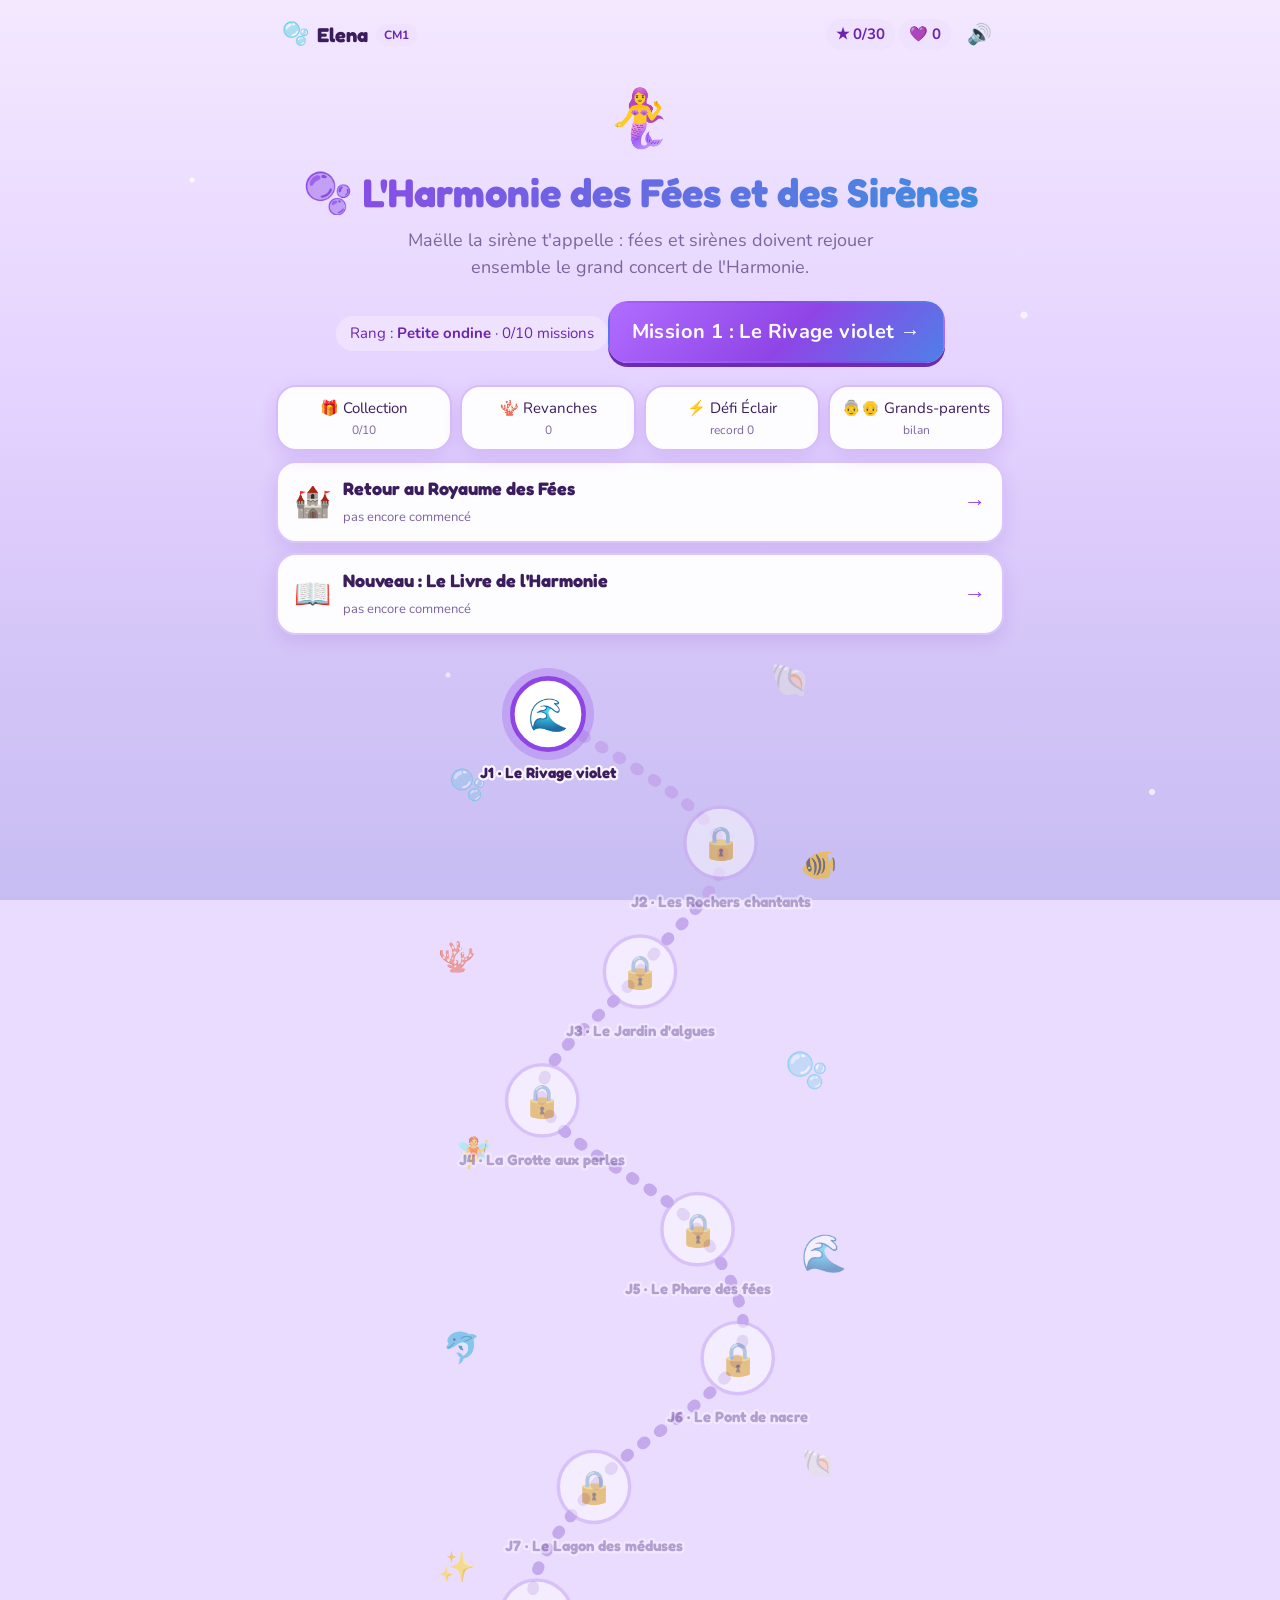
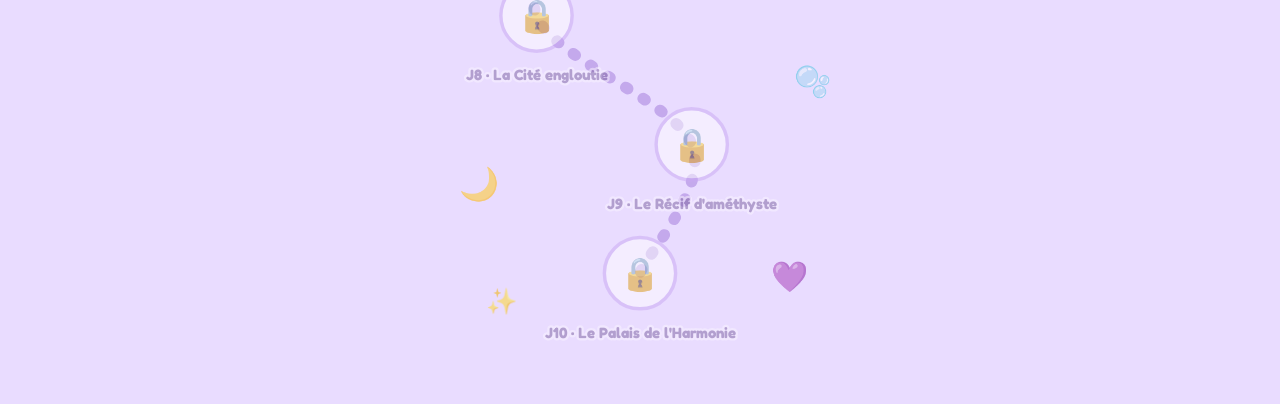
==== commit 029e2bb7: "Add third games: Le Livre de l'Harmonie (Elena) and Über das stürmische Meer kamen die Vampire (Sara" ====
--- a/elena-harmonie.html
+++ b/elena-harmonie.html
@@ -143,6 +143,17 @@
 .sayrow{display:flex;flex-wrap:wrap;gap:8px;align-items:center;margin-bottom:6px}
 .secret{display:none;font-weight:700;padding:4px 10px;border-radius:var(--radius);background:var(--soft)}
 .secret.show{display:inline-block}
+.dchoix .choice{text-align:left;padding-left:16px}
+.choice mark{border-radius:4px;padding:0 3px;text-decoration:none}
+.choice mark.err{background:var(--zone-bg);color:var(--bad);font-weight:700}
+.choice mark.good{background:var(--good-bg);color:var(--good)}
+.menu:has(button:nth-child(3):last-child){grid-template-columns:repeat(3,1fr)}
+.frrow{display:flex;justify-content:flex-end;margin:0 0 8px}
+.frbtn{font-size:15px;min-height:40px;padding:6px 12px}
+.frt{display:none;color:var(--muted);font-size:.86em;font-style:italic;font-weight:400;margin-top:3px}
+.fron .frt{display:block}
+.fron .sent.bil{display:block;margin-bottom:10px}
+@media(min-width:700px){.fron .sent.bil{display:grid;grid-template-columns:1fr 1fr;gap:16px}.fron .sent.bil .frt{margin-top:0}}
 .actions{display:flex;justify-content:center;margin-top:14px}
 .actions:empty{display:none}
 .fb .msg{margin-top:14px;padding:12px 14px;border-radius:var(--radius);animation:pop .35s ease both;font-size:18px}
@@ -267,7 +278,7 @@
   sec: { hist: 'Histoire', geo: 'Géographie', deu: 'Deutsch', erd: 'Erdkunde', tab: 'Tables chrono' },
   showExp: ['hist', 'geo', 'deu', 'erd'],
   timer: { start: 15, step: 1, min: 6 },
-  sibling: { href: 'elena.html', key: 'revision-elena-v1', icon: '🏰', label: 'Retour au Royaume des Fées' },
+  siblings: [{ href: 'elena.html', key: 'revision-elena-v1', icon: '🏰', label: 'Retour au Royaume des Fées' }, { href: 'elena-livre.html', key: 'revision-elena3-v1', icon: '📖', label: "Nouveau : Le Livre de l'Harmonie" }],
   parentsText: "Une mission par jour, 20 minutes environ : un texte d'histoire avec ses questions (Moyen Âge puis Révolution française), de la géographie de la France, un texte en allemand avec un petit exercice d'écriture (niveau Klasse 2, soit deux classes en dessous de son niveau français), de la géographie de l'Allemagne en allemand, puis 10 multiplications chronométrées. Le chrono commence à 15 secondes par calcul le jour 1 et perd une seconde chaque jour, jusqu'à 6 secondes le jour 10. Ce jeu est indépendant du Royaume des Fées : sa progression est enregistrée à part.",
   ranks: [{ min: 0, name: 'Petite ondine' }, { min: 3, name: 'Fée des vagues' }, { min: 6, name: "Sirène d'améthyste" }, { min: 10, name: "Reine de l'Harmonie" }],
   mapX: [120, 270, 200, 115, 250, 285, 160, 110, 245, 200],
@@ -713,9 +724,11 @@
 function save() { var s = JSON.stringify(S); MEM = s; try { localStorage.setItem(KEY, s); } catch (e) {} }
 var S = load() || fresh();
 var SECS = CFG.sections || ['ortho', 'calc', 'lect'];
+function L(fr, de) { return CFG.ui === 'de' ? de : fr; }
+var BACK = L('Retour à la carte', 'Zurück zur Karte'), COL = L(' : ', ': '), ECL = !CFG.noEclair, FRON = false;
 var UI = {
-  fr: { check: 'Valider', next: 'Suivant →', end: 'Terminer ✓', ph: 'ta réponse', notq: 'Pas tout à fait.', try_: 'Ton essai :', miss: 'Il manque quelque chose à l\'endroit marqué <b>▾</b>.', zone: 'L\'erreur se cache dans la partie <span class="zonetag">colorée</span>. Corrige-la !', whole: 'Tout le mot est à revoir : relis bien la consigne.', txt: 'La réponse se cache dans la partie <span class="zonetag">surlignée</span> du texte. Relis-la !', good: 'La bonne réponse est :', write: 'Il fallait écrire :', listen: '🔊 Écouter', slow: '🐢 Lentement', reveal: 'Pour un grand-parent : voir la dictée', dict: 'Dictée : écoute et écris ce que tu entends.', empty: 'Écris ta réponse dans la case.', fillq: 'Choisis le bon mot pour compléter la phrase :', case_: 'Attention aux <b>majuscules</b> : c\'est la seule erreur !' },
-  de: { check: 'Prüfen', next: 'Weiter →', end: 'Fertig ✓', ph: 'deine Antwort', notq: 'Fast!', try_: 'Dein Versuch:', miss: 'An der Stelle <b>▾</b> fehlt etwas.', zone: 'Der Fehler steckt im <span class="zonetag">farbigen</span> Teil. Verbessere ihn!', whole: 'Das ganze Wort stimmt noch nicht. Lies die Aufgabe noch einmal.', txt: 'Die Antwort steht im <span class="zonetag">markierten</span> Teil des Textes. Lies ihn noch einmal!', good: 'Die richtige Antwort ist:', write: 'Richtig geschrieben:', listen: '🔊 Anhören', slow: '🐢 Langsam', reveal: 'Für Oma oder Opa: Diktat zeigen', dict: 'Diktat: Hör gut zu und schreib, was du hörst.', empty: 'Schreib deine Antwort in das Feld.', fillq: 'Wähle das richtige Wort:', case_: 'Achte auf <b>Groß- und Kleinschreibung</b>: Das ist der einzige Fehler!' }
+  fr: { check: 'Valider', next: 'Suivant →', end: 'Terminer ✓', ph: 'ta réponse', notq: 'Pas tout à fait.', try_: 'Ton essai :', miss: 'Il manque quelque chose à l\'endroit marqué <b>▾</b>.', zone: 'L\'erreur se cache dans la partie <span class="zonetag">colorée</span>. Corrige-la !', whole: 'Tout le mot est à revoir : relis bien la consigne.', txt: 'La réponse se cache dans la partie <span class="zonetag">surlignée</span> du texte. Relis-la !', good: 'La bonne réponse est :', write: 'Il fallait écrire :', listen: '🔊 Écouter', slow: '🐢 Lentement', reveal: 'Pour un grand-parent : voir la dictée', dict: 'Dictée : écoute et écris ce que tu entends.', dchoix: 'La phrase est dite deux fois. Choisis celle qui est bien écrite.', listen2: '🔊 Écouter deux fois', wordz: 'L\'erreur est dans la partie <span class="zonetag">colorée</span>. Cherche la phrase qui l\'écrit autrement !', empty: 'Écris ta réponse dans la case.', fillq: 'Choisis le bon mot pour compléter la phrase :', case_: 'Attention aux <b>majuscules</b> : c\'est la seule erreur !' },
+  de: { check: 'Prüfen', next: 'Weiter →', end: 'Fertig ✓', ph: 'deine Antwort', notq: 'Fast!', try_: 'Dein Versuch:', miss: 'An der Stelle <b>▾</b> fehlt etwas.', zone: 'Der Fehler steckt im <span class="zonetag">farbigen</span> Teil. Verbessere ihn!', whole: 'Das ganze Wort stimmt noch nicht. Lies die Aufgabe noch einmal.', txt: 'Die Antwort steht im <span class="zonetag">markierten</span> Teil des Textes. Lies ihn noch einmal!', good: 'Die richtige Antwort ist:', write: 'Richtig geschrieben:', listen: '🔊 Anhören', slow: '🐢 Langsam', reveal: 'Für Oma oder Opa: Diktat zeigen', dict: 'Diktat: Hör gut zu und schreib, was du hörst.', dchoix: 'Du hörst den Satz zweimal. Wähle den richtig geschriebenen Satz.', listen2: '🔊 Zweimal anhören', wordz: 'Der Fehler steckt im <span class="zonetag">farbigen</span> Teil. Such den Satz, in dem es anders steht!', empty: 'Schreib deine Antwort in das Feld.', fillq: 'Wähle das richtige Wort:', case_: 'Achte auf <b>Groß- und Kleinschreibung</b>: Das ist der einzige Fehler!' }
 };
 function tr(q) { return UI[(q && q.lang) === 'de' ? 'de' : 'fr']; }
 var QT = null;
@@ -844,6 +857,7 @@
 function clone(o) { return JSON.parse(JSON.stringify(o)); }
 function prep(q, dom, id) {
   q = clone(q); q.dom = dom; q.id = id; q.tries = 0; q.done = false;
+  if (q.fr && q.fr.c) { q.frm = {}; q.c.forEach(function (c, i) { q.frm[c] = q.fr.c[i]; }); }
   if (q.c) { var corr = typeof q.a === 'number' ? q.c[q.a] : q.a; q.c = shuffle(q.c); q.a = corr; }
   return q;
 }
@@ -857,7 +871,7 @@
   var qs = [], uid = Date.now().toString(36);
   D.parts.forEach(function (P) {
     var add = function (x) { if (P.lang) x.lang = P.lang; if (P.timed) { x.limit = timeLimit(d); x.pad = true; } qs.push(x); }, seen = {};
-    if (P.lect) P.lect.qs.forEach(function (q, i) { var x = prep(q, P.dom, d + '-' + P.dom + 'l' + i); x.t = 'qcm'; x.txt = { title: P.lect.title, s: P.lect.s }; add(x); });
+    if (P.lect) P.lect.qs.forEach(function (q, i) { var x = prep(q, P.dom, d + '-' + P.dom + 'l' + i); x.t = 'qcm'; x.txt = { title: P.lect.title, s: P.lect.s }; if (P.lect.fr) x.txt.fr = P.lect.fr; add(x); });
     (P.qs || []).forEach(function (q, i) { add(prep(q, P.dom, d + '-' + P.dom + i)); });
     (P.gen || []).forEach(function (g, i) { add(prep(genUnique(P, i, seen), P.dom, d + '-' + P.dom + 'g' + i + '-' + uid)); });
   });
@@ -895,8 +909,9 @@
   }
   return v.trim();
 }
+function isPick(q) { return q.t === 'qcm' || q.t === 'fill' || q.t === 'dchoix'; }
 function isRight(q, val) {
-  if (q.t === 'qcm' || q.t === 'fill') return val === q.a;
+  if (isPick(q)) return val === q.a;
   if (q.t === 'num') { var a = numVal(val), b = numVal(q.a); return a !== null && Math.abs(a - b) < 1e-9; }
   var v = cleanTyped(q, val);
   return q.a.some(function (x) { return norm(x, q.cs) === v; });
@@ -911,6 +926,12 @@
   q.a.forEach(function (x) { var e = norm(x, q.cs), z = diffZone(v, e); if (z.i + z.j > bs) { bs = z.i + z.j; best = e; } });
   return best;
 }
+function wordDiff(a, b, cls) {
+  var x = a.split(' '), y = b.split(' '), i = 0, j = 0;
+  while (i < x.length && i < y.length && x[i] === y[i]) i++;
+  while (j < x.length - i && j < y.length - i && x[x.length - 1 - j] === y[y.length - 1 - j]) j++;
+  return x.map(function (w, k) { return k >= i && k < x.length - j ? '<mark class="' + cls + '">' + esc(w) + '</mark>' : esc(w); }).join(' ');
+}
 function groupMark(s, wrong) {
   var out = '', n = s.length;
   for (var k = 0; k < n; k++) { out += wrong.indexOf(k) >= 0 ? '<mark class="err">' + s[k] + '</mark>' : s[k]; var rem = n - 1 - k; if (rem > 0 && rem % 3 === 0) out += NB; }
@@ -924,7 +945,7 @@
 function promptText(q) {
   if (q.t === 'fill') return strip(q.s);
   if (q.t === 'type') return strip((q.q || '') + ' ' + (q.s || '') + ' ' + (q.pre || '') + ' …');
-  if (q.t === 'dictee') return (q.lang === 'de' ? 'Diktat : « ' : 'Dictée : « ') + q.say + ' »';
+  if (q.t === 'dictee' || q.t === 'dchoix') return (q.lang === 'de' ? 'Diktat : « ' : 'Dictée : « ') + q.say + ' »';
   return strip(q.q);
 }
 
@@ -957,12 +978,17 @@
     (function (pp) { setTimeout(function () { if (pp.parentNode) pp.parentNode.removeChild(pp); }, 1800); })(p);
   }
 }
-var canSpeak = 'speechSynthesis' in window;
-function say(text, rate, lang) {
+var canSpeak = 'speechSynthesis' in window, SAYTOK = 0;
+function stopSay() { SAYTOK++; if (canSpeak) { try { speechSynthesis.cancel(); } catch (e) {} } }
+function sayTwice(text, rate, lang) {
+  var tok = ++SAYTOK;
+  say(text, rate, lang, function () { setTimeout(function () { if (tok === SAYTOK) say(text, rate, lang); }, 1000); });
+}
+function say(text, rate, lang, done) {
   try {
-    var L = lang === 'de' ? 'de' : 'fr';
-    var u = new SpeechSynthesisUtterance(text); u.lang = L === 'de' ? 'de-DE' : 'fr-FR'; u.rate = rate;
-    var v = speechSynthesis.getVoices().filter(function (v) { return new RegExp('^' + L, 'i').test(v.lang); })[0]; if (v) u.voice = v;
+    var Lg = lang === 'de' ? 'de' : 'fr';
+    var u = new SpeechSynthesisUtterance(text); u.lang = Lg === 'de' ? 'de-DE' : 'fr-FR'; u.rate = rate; if (done) u.onend = done;
+    var v = speechSynthesis.getVoices().filter(function (v) { return new RegExp('^' + Lg, 'i').test(v.lang); })[0]; if (v) u.voice = v;
     speechSynthesis.cancel(); speechSynthesis.speak(u);
   } catch (e) {}
 }
@@ -977,7 +1003,7 @@
 
 function topbar() {
   return '<div class="topbar"><button class="ghost brand" data-act="home"><span class="bicon">' + CFG.homeIcon + '</span><b>' + CFG.name + '</b><span class="lvl">' + CFG.level + '</span></button>' +
-    '<div class="stats"><span class="stat" title="Étoiles">★ ' + starsTotal() + '/30</span><span class="stat" title="Points">' + CFG.icons.points + ' ' + S.points + '</span>' +
+    '<div class="stats"><span class="stat" title="' + L('Étoiles', 'Sterne') + '">★ ' + starsTotal() + '/30</span><span class="stat" title="Points">' + CFG.icons.points + ' ' + S.points + '</span>' +
     '<button class="ghost icon" data-act="mute" title="Son">' + (S.muted ? '🔇' : '🔊') + '</button></div></div>';
 }
 
@@ -1013,43 +1039,44 @@
   }
   svg += '</svg>';
   var miss = S.missed.length;
-  var cta = nextI >= 0 ? '<button class="primary big" data-act="day" data-d="' + nextI + '">Mission ' + (nextI + 1) + ' : ' + DATA.days[nextI].place + ' →</button>'
+  var cta = nextI >= 0 ? '<button class="primary big" data-act="day" data-d="' + nextI + '">Mission ' + (nextI + 1) + COL + DATA.days[nextI].place + ' →</button>'
     : '<div class="allDone">' + CFG.lines.allDone + '</div>';
-  if (S.current && S.current.mode === 'day') cta = '<button class="primary big" data-act="day" data-d="' + S.current.day + '">Reprendre la mission ' + (S.current.day + 1) + ' →</button>';
+  if (S.current && S.current.mode === 'day') cta = '<button class="primary big" data-act="day" data-d="' + S.current.day + '">' + L('Reprendre la mission ', 'Weiter mit Mission ') + (S.current.day + 1) + ' →</button>';
   app.innerHTML = topbar() +
     '<div class="screen"><header class="hero"><div class="hicon">' + CFG.comp.icon + '</div><h1>' + CFG.title + '</h1><p class="tag">' + CFG.tagline + '</p>' +
-    '<div class="rank">Rang : <b>' + rank() + '</b> · ' + daysDone() + '/10 missions</div>' + cta + '</header>' +
-    '<nav class="menu"><button data-act="coll">🎁 Collection<span>' + daysDone() + '/10</span></button>' +
-    '<button data-act="rev" class="' + (miss ? 'has' : '') + '">' + CFG.revIcon + ' Revanches<span>' + miss + '</span></button>' +
-    '<button data-act="eclair">⚡ Défi Éclair<span>record ' + S.eclairBest + '</span></button>' +
-    '<button data-act="parents">👵👴 Grands-parents<span>bilan</span></button></nav>' + siblingLink() +
+    '<div class="rank">Rang' + COL + '<b>' + rank() + '</b> · ' + daysDone() + L('/10 missions', '/10 Missionen') + '</div>' + cta + '</header>' +
+    '<nav class="menu"><button data-act="coll">🎁 ' + L('Collection', 'Sammlung') + '<span>' + daysDone() + '/10</span></button>' +
+    '<button data-act="rev" class="' + (miss ? 'has' : '') + '">' + CFG.revIcon + ' ' + L('Revanches', 'Revanche') + '<span>' + miss + '</span></button>' +
+    (ECL ? '<button data-act="eclair">⚡ Défi Éclair<span>record ' + S.eclairBest + '</span></button>' : '') +
+    '<button data-act="parents">👵👴 ' + L('Grands-parents<span>bilan', 'Oma und Opa<span>Bilanz') + '</span></button></nav>' + siblingLink() +
     '<div class="mapwrap">' + svg + '</div></div>';
   setTimeout(function () { var el = document.querySelector('.node.next'); if (el && el.scrollIntoView && daysDone() > 2) el.scrollIntoView({ block: 'center', behavior: 'smooth' }); }, 60);
 }
 
 function siblingLink() {
-  if (!CFG.sibling) return '';
-  var b = CFG.sibling, st = null, txt = 'pas encore commencé';
+  return (CFG.siblings || []).map(function (b) {
+  var st = null, txt = L('pas encore commencé', 'noch nicht begonnen');
   try { st = JSON.parse(localStorage.getItem(b.key) || 'null'); } catch (e) {}
   if (st && st.days) {
     var n = 0, stars = 0; for (var k in st.days) { if (st.days[k].done) n++; stars += st.days[k].stars || 0; }
-    txt = n + '/10 missions · ★ ' + stars + '/30';
+    txt = n + L('/10 missions', '/10 Missionen') + ' · ★ ' + stars + '/30';
   }
   return '<a class="sibling" href="' + b.href + '"><span class="sicon">' + b.icon + '</span><span><b>' + b.label + '</b><small>' + txt + '</small></span><span class="sgo">→</span></a>';
+  }).join('');
 }
 
 /* ---------- intro de mission ---------- */
 function renderIntro(d) {
   var D = DATA.days[d], st = S.days[d], resume = S.current && S.current.mode === 'day' && S.current.day === d;
   app.innerHTML = topbar() + '<div class="screen"><div class="card intro">' +
-    '<div class="introicon">' + D.icon + '</div><div class="kicker">Mission ' + (d + 1) + ' sur 10</div><h2>' + D.place + '</h2>' +
+    '<div class="introicon">' + D.icon + '</div><div class="kicker">Mission ' + (d + 1) + L(' sur 10', ' von 10') + '</div><h2>' + D.place + '</h2>' +
     '<p class="lead">' + D.intro + '</p>' +
-    '<ul class="plan">' + SECS.map(function (k) { var t = partTitle(D, k); return '<li><span>' + CFG.icons[k] + ' ' + CFG.sec[k] + (t ? ' : « ' + t + ' »' : '') + '</span><b>' + partCount(D, k) + ' questions</b></li>'; }).join('') + '</ul>' +
+    '<ul class="plan">' + SECS.map(function (k) { var t = partTitle(D, k); return '<li><span>' + CFG.icons[k] + ' ' + CFG.sec[k] + (t ? L(' : « ' + t + ' »', ': „' + t + '“') : '') + '</span><b>' + partCount(D, k) + L(' questions', ' Fragen') + '</b></li>'; }).join('') + '</ul>' +
     (CFG.timer ? '<p class="timerinfo">⏱️ Aujourd\'hui, tu as <b>' + timeLimit(d) + ' secondes</b> par calcul de tables.</p>' : '') +
-    '<div class="reward"><span class="ricon">' + D.reward.icon + '</span><div><small>À gagner</small><br><b>' + D.reward.name + '</b></div></div>' +
-    (st && st.done ? '<p class="muted center">Déjà réussie avec ' + starsStr(st.stars) + '. Rejoue pour gagner plus d\'étoiles !</p>' : '') +
-    '<div class="rules"><b>Règle du jeu :</b> si tu te trompes, ' + CFG.comp.name + ' te montre <i>où</i> est l\'erreur. Au deuxième essai raté, la réponse s\'affiche et la question part dans tes Revanches.</div>' +
-    '<div class="btns"><button class="primary big" data-act="start" data-d="' + d + '">' + (resume ? 'Reprendre' : 'Commencer') + '</button><button class="ghost" data-act="home">Retour à la carte</button></div>' +
+    '<div class="reward"><span class="ricon">' + D.reward.icon + '</span><div><small>' + L('À gagner', 'Zu gewinnen') + '</small><br><b>' + D.reward.name + '</b></div></div>' +
+    (st && st.done ? '<p class="muted center">' + L('Déjà réussie avec ', 'Schon geschafft mit ') + starsStr(st.stars) + L('. Rejoue pour gagner plus d\'étoiles !', '. Spiel noch einmal für mehr Sterne!') + '</p>' : '') +
+    '<div class="rules">' + L('<b>Règle du jeu :</b> si tu te trompes, ' + CFG.comp.name + ' te montre <i>où</i> est l\'erreur. Au deuxième essai raté, la réponse s\'affiche et la question part dans tes Revanches.', '<b>Spielregel:</b> Bei einem Fehler zeigt dir ' + CFG.comp.name + ', <i>wo</i> er steckt. Beim zweiten Fehler siehst du die Antwort, und die Frage kommt in deine Revanche.') + '</div>' +
+    '<div class="btns"><button class="primary big" data-act="start" data-d="' + d + '">' + (resume ? L('Reprendre', 'Weiter') : L('Commencer', 'Los geht\'s')) + '</button><button class="ghost" data-act="home">' + BACK + '</button></div>' +
     '</div></div>';
 }
 function startDay(d) {
@@ -1061,7 +1088,7 @@
     RUN = { mode: 'day', day: d, qs: buildDay(d), i: 0, res: [], pts: 0, combo: 0, maxCombo: 0 };
     S.current = RUN;
   }
-  save(); renderQ();
+  setFr(false); save(); renderQ();
 }
 
 /* ---------- question ---------- */
@@ -1069,11 +1096,18 @@
 var ACCENTS = ['é', 'è', 'ê', 'ë', 'à', 'â', 'ç', 'ù', 'û', 'î', 'ï', 'ô', 'œ', "'"];
 var UMLAUTS = ['ä', 'ö', 'ü', 'ß', 'Ä', 'Ö', 'Ü'];
 function accentBar(q) { return '<div class="accents">' + ((q && q.lang === 'de') ? UMLAUTS : ACCENTS).map(function (c) { return '<button data-act="acc" data-c="' + esc(c) + '" tabindex="-1">' + c + '</button>'; }).join('') + '</div>'; }
+function frt(s, tag) { return s ? '<' + (tag || 'span') + ' class="frt">' + s + '</' + (tag || 'span') + '>' : ''; }
+function setFr(on) { FRON = on; app.classList.toggle('fron', on); var b = document.getElementById('frbtn'); if (b) b.textContent = on ? '🇩🇪 Nur Deutsch' : '🇫🇷 Auf Französisch'; }
 function qBody(q) {
   var h = '';
   if (q.t === 'qcm') {
-    h += '<div class="qtext">' + q.q + '</div><div class="choices' + (q.c.length > 2 && q.c.some(function (c) { return strip(c).length > 24; }) ? ' long' : '') + '">' +
-      q.c.map(function (c, i) { return '<button class="choice" data-act="choice" data-i="' + i + '">' + c + '</button>'; }).join('') + '</div><div id="actions" class="actions"></div>';
+    h += '<div class="qtext">' + q.q + frt(q.fr && q.fr.q) + '</div><div class="choices' + (q.frm || (q.c.length > 2 && q.c.some(function (c) { return strip(c).length > 24; })) ? ' long' : '') + '">' +
+      q.c.map(function (c, i) { return '<button class="choice" data-act="choice" data-i="' + i + '">' + c + frt(q.frm && q.frm[c]) + '</button>'; }).join('') + '</div><div id="actions" class="actions"></div>';
+  } else if (q.t === 'dchoix') {
+    h += '<div class="qtext">' + (q.q || tr(q).dchoix) + '</div><div class="sayrow">' +
+      (canSpeak ? '<button data-act="say2">' + tr(q).listen2 + '</button><button data-act="sayslow">' + tr(q).slow + '</button>' : '') +
+      '<button class="ghost" data-act="reveal">' + tr(q).reveal + '</button><span class="secret" id="secret">« ' + q.say + ' »</span></div>' +
+      '<div class="choices long dchoix">' + q.c.map(function (c, i) { return '<button class="choice" data-act="choice" data-i="' + i + '">' + esc(c) + '</button>'; }).join('') + '</div><div id="actions" class="actions"></div>';
   } else if (q.t === 'fill') {
     h += '<div class="qtext small">' + (q.q || tr(q).fillq) + '</div>' +
       '<div class="sentence">' + q.s.replace('___', '<span class="blank" id="blank">?</span>') + '</div>' +
@@ -1105,22 +1139,24 @@
 function renderQ() {
   var q = cur(), total = RUN.qs.length, prev = RUN.qs[RUN.i - 1], newSec = !prev || prev.dom !== q.dom;
   var secN = SECS.indexOf(q.dom) + 1;
-  var h = '<div class="screen qscreen"><div class="qtop"><button class="ghost icon" data-act="quit" title="Quitter">✕</button>' +
+  var h = '<div class="screen qscreen"><div class="qtop"><button class="ghost icon" data-act="quit" title="' + L('Quitter', 'Beenden') + '">✕</button>' +
     '<div class="prog"><div class="bar" style="width:' + (RUN.i / total * 100) + '%"></div></div><div class="qcount">' + (RUN.i + 1) + '/' + total + '</div></div>' +
-    '<div class="hud"><span class="chip">' + CFG.icons[q.dom] + ' ' + CFG.sec[q.dom] + '</span><span class="combo' + (RUN.combo >= 3 ? ' hot' : '') + '" id="combo">' + (RUN.combo >= 2 ? '🔥 série ' + RUN.combo : '') + '</span>' +
+    '<div class="hud"><span class="chip">' + CFG.icons[q.dom] + ' ' + CFG.sec[q.dom] + '</span><span class="combo' + (RUN.combo >= 3 ? ' hot' : '') + '" id="combo">' + (RUN.combo >= 2 ? '🔥 ' + L('série ', 'Serie ') + RUN.combo : '') + '</span>' +
     '<span class="pts" id="pts">' + CFG.icons.points + ' ' + RUN.pts + '</span></div>';
-  if (newSec && RUN.mode === 'day') h += '<div class="secbanner">' + CFG.icons[q.dom] + ' Épreuve ' + secN + ' : ' + CFG.sec[q.dom] + '</div>';
-  if (RUN.mode === 'rev') h += '<div class="secbanner">' + CFG.revIcon + ' Revanche ' + (RUN.i + 1) + ' sur ' + total + '</div>';
-  if (q.txt) h += '<div class="card textcard" id="txt"' + (q.lang ? ' lang="' + q.lang + '"' : '') + '><div class="ttitle">' + (CFG.icons.lect || CFG.icons[q.dom]) + ' ' + q.txt.title + '</div><p>' +
-    q.txt.s.map(function (s, i) { return '<span class="sent" data-s="' + i + '">' + s + '</span>'; }).join(' ') + '</p></div>';
+  if (newSec && RUN.mode === 'day') h += '<div class="secbanner">' + CFG.icons[q.dom] + L(' Épreuve ', ' Aufgabe ') + secN + COL + CFG.sec[q.dom] + '</div>';
+  if (RUN.mode === 'rev') h += '<div class="secbanner">' + CFG.revIcon + ' Revanche ' + (RUN.i + 1) + L(' sur ', ' von ') + total + '</div>';
+  if ((q.txt && q.txt.fr) || q.fr) h += '<div class="frrow"><button class="frbtn" id="frbtn" data-act="fr">' + (FRON ? '🇩🇪 Nur Deutsch' : '🇫🇷 Auf Französisch') + '</button></div>';
+  if (q.txt) h += '<div class="card textcard" id="txt"' + (q.lang ? ' lang="' + q.lang + '"' : '') + '><div class="ttitle">' + (CFG.icons.lect || CFG.icons[q.dom]) + ' ' + q.txt.title + frt(q.txt.fr && q.txt.fr.title) + '</div><p>' +
+    q.txt.s.map(function (s, i) { return q.txt.fr ? '<span class="sent bil" data-s="' + i + '"><span>' + s + '</span>' + frt(q.txt.fr.s[i]) + '</span>' : '<span class="sent" data-s="' + i + '">' + s + '</span>'; }).join(' ') + '</p></div>';
   var tip = RUN.i === 0 && RUN.mode === 'day' ? pick(CFG.lines.hello) : newSec && CFG.lines.sec[q.dom] ? CFG.lines.sec[q.dom] : pick(CFG.lines.idle);
   h += '<div class="card qcard"' + (q.lang ? ' lang="' + q.lang + '"' : '') + '>' + qBody(q) + '<div class="fb" id="fb"></div></div>' +
-    '<div class="comp"><div class="avatar">' + CFG.comp.icon + '</div><div class="bubble" id="bubble"><b>' + CFG.comp.name + ' :</b> <span id="btext">' + tip + '</span></div></div></div>';
+    '<div class="comp"><div class="avatar">' + CFG.comp.icon + '</div><div class="bubble" id="bubble"><b>' + CFG.comp.name + L(' :', ':') + '</b> <span id="btext">' + tip + '</span></div></div></div>';
   app.innerHTML = h;
   window.scrollTo(0, 0);
   var inp = document.getElementById('inp');
   if (inp && window.innerWidth > 700) inp.focus();
   if (q.t === 'dictee' && canSpeak) setTimeout(function () { say(q.say, 0.85, q.lang); }, 400);
+  if (q.t === 'dchoix' && canSpeak && !q.done) { var tok = ++SAYTOK; setTimeout(function () { if (tok === SAYTOK) sayTwice(q.say, 0.85, q.lang); }, 400); }
   PADBUF = '';
   if (q.limit && !q.done) startQT(q.limit);
 }
@@ -1160,7 +1196,7 @@
 function bubble(t) { var b = document.getElementById('btext'); if (b) { b.innerHTML = t; var p = b.parentNode; p.classList.remove('pop'); void p.offsetWidth; p.classList.add('pop'); } }
 function hud() {
   var c = document.getElementById('combo'), p = document.getElementById('pts');
-  if (c) { c.textContent = RUN.combo >= 2 ? '🔥 série ' + RUN.combo : ''; c.className = 'combo' + (RUN.combo >= 3 ? ' hot' : ''); }
+  if (c) { c.textContent = RUN.combo >= 2 ? '🔥 ' + L('série ', 'Serie ') + RUN.combo : ''; c.className = 'combo' + (RUN.combo >= 3 ? ' hot' : ''); }
   if (p) p.textContent = CFG.icons.points + ' ' + RUN.pts;
 }
 function showNext() {
@@ -1191,14 +1227,14 @@
     RUN.pts += gain; RUN.res.push({ dom: q.dom, r: first ? 2 : 1, id: q.id });
     if (first) { RUN.combo++; RUN.maxCombo = Math.max(RUN.maxCombo, RUN.combo); } else RUN.combo = 0;
     if (btn) btn.classList.add('right');
-    if (q.t === 'qcm' || q.t === 'fill') lockChoices();
+    if (isPick(q)) lockChoices();
     if (q.t === 'fill') { var bl = document.getElementById('blank'); if (bl) { bl.textContent = q.a; bl.className = 'blank ok'; } }
     if (inp) inp.classList.add('ok');
     if (q.pad) padDraw('good');
     var extra = '';
     if (!first && q.c && q.c.length === 2) addMissed(q);
-    if (RUN.mode === 'rev' && first) { S.missed = S.missed.filter(function (m) { return m.q.id !== q.id; }); extra = ' <b>Revanche gagnée !</b>'; }
-    fb('<b>+' + gain + '</b> ' + (first ? '' : '(2e essai) ') + extra + (q.e && !first ? '<div class="exp">' + q.e + '</div>' : q.e && (CFG.showExp || ['ortho']).indexOf(q.dom) >= 0 ? '<div class="exp">' + q.e + '</div>' : ''), 'good');
+    if (RUN.mode === 'rev' && first) { S.missed = S.missed.filter(function (m) { return m.q.id !== q.id; }); extra = ' <b>' + L('Revanche gagnée !', 'Revanche gewonnen!') + '</b>'; }
+    fb('<b>+' + gain + '</b> ' + (first ? '' : L('(2e essai) ', '(2. Versuch) ')) + extra + (q.e && !first ? expOf(q) : q.e && (CFG.showExp || ['ortho']).indexOf(q.dom) >= 0 ? expOf(q) : ''), 'good');
     if (q.txt) markRefs(q, 'okref');
     var line = first ? pick(CFG.lines.ok) : pick(CFG.lines.ok2);
     if (first && (RUN.combo === 5 || RUN.combo === 10)) { line = pick(CFG.lines.combo); burst(14, btn || inp); tone(CFG.sounds.win, 0.08); }
@@ -1211,14 +1247,20 @@
   }
   if (RUN.mode === 'day') save();
 }
+function expOf(q) { return q.e ? '<div class="exp">' + q.e + frt(q.fr && q.fr.e, 'div') + '</div>' : ''; }
 function shake(el) { if (!el) return; el.classList.remove('shake'); void el.offsetWidth; el.classList.add('shake'); }
 function showZone(q, val, btn) {
   bubble(pick(CFG.lines.wrong1));
+  if (q.t === 'dchoix') {
+    if (btn) { btn.innerHTML = wordDiff(val, q.a, 'err'); btn.classList.add('wrong'); btn.disabled = true; shake(btn); }
+    fb('<b>' + tr(q).notq + '</b> ' + tr(q).wordz + (q.z ? '<div class="hint">' + q.z + '</div>' : ''), 'zonemsg');
+    return;
+  }
   if (q.t === 'qcm' || q.t === 'fill') {
     if (btn) { btn.classList.add('wrong'); btn.disabled = true; shake(btn); }
     if (q.t === 'fill') { var bl = document.getElementById('blank'); if (bl) bl.classList.add('zone'); }
-    if (q.txt) { markRefs(q, 'zone'); fb('<b>' + tr(q).notq + '</b> ' + tr(q).txt, 'zonemsg'); }
-    else fb('<b>' + tr(q).notq + '</b> ' + (q.z || (q.lang === 'de' ? 'Lies die Frage noch einmal genau.' : 'Relis bien la question : un mot important t\'a peut-être échappé.')), 'zonemsg');
+    if (q.txt) { markRefs(q, 'zone'); fb('<b>' + tr(q).notq + '</b> ' + tr(q).txt + frt(q.fr && UI.fr.txt, 'div'), 'zonemsg'); }
+    else fb('<b>' + tr(q).notq + '</b> ' + (q.z || (q.lang === 'de' ? 'Lies die Frage noch einmal genau.' : 'Relis bien la question : un mot important t\'a peut-être échappé.')) + frt(q.fr && q.fr.z, 'div'), 'zonemsg');
     return;
   }
   var inp = document.getElementById('inp');
@@ -1259,13 +1301,13 @@
 function showAnswer(q, val, btn) {
   bubble(pick(CFG.lines.wrong2));
   var ans = ansText(q);
-  if (q.t === 'qcm' || q.t === 'fill') {
+  if (isPick(q)) {
     if (btn) { btn.classList.add('wrong'); shake(btn); }
-    document.querySelectorAll('.choice').forEach(function (b, i) { if (q.c[i] === q.a) b.classList.add('reveal'); });
+    document.querySelectorAll('.choice').forEach(function (b, i) { if (q.c[i] === q.a) { b.classList.add('reveal'); if (q.t === 'dchoix') b.innerHTML = wordDiff(q.a, val, 'good'); } });
     lockChoices();
     if (q.t === 'fill') { var bl = document.getElementById('blank'); if (bl) { bl.textContent = q.a; bl.className = 'blank reveal'; } }
     if (q.txt) markRefs(q, 'zone');
-    fb(tr(q).good + ' <b>' + ans + '</b>' + (q.e ? '<div class="exp">' + q.e + '</div>' : ''), 'answer');
+    fb(tr(q).good + ' <b>' + esc(strip(ans)) + '</b>' + frt(q.frm && q.frm[q.a], 'div') + expOf(q), 'answer');
   } else if (q.t === 'num') {
     if (q.pad) { PADBUF = String(q.a); padDraw('reveal'); }
     fb('La bonne réponse est : <b class="bigans">' + ans + '</b>' + (q.e ? '<div class="exp">' + q.e + '</div>' : ''), 'answer');
@@ -1283,7 +1325,7 @@
   S.missed.push({ q: c, day: RUN.day, date: today() });
 }
 function next() {
-  stopQT();
+  stopQT(); stopSay();
   RUN.i++;
   if (RUN.mode === 'day') save();
   if (RUN.i >= RUN.qs.length) return RUN.mode === 'day' ? finishDay() : finishRev();
@@ -1302,15 +1344,15 @@
   var pts = RUN.pts, maxC = RUN.maxCombo; RUN = null;
   var final = d === DATA.days.length - 1 && isFirst;
   app.innerHTML = topbar() + '<div class="screen"><div class="card endcard">' +
-    '<div class="kicker">Mission ' + (d + 1) + ' terminée</div><h2>' + D.place + '</h2>' +
+    '<div class="kicker">Mission ' + (d + 1) + L(' terminée', ' geschafft') + '</div><h2>' + D.place + '</h2>' +
     '<div class="bigstars">' + [0, 1, 2].map(function (i) { return '<span class="st' + (i < stars ? ' on' : '') + '" style="animation-delay:' + (300 + i * 350) + 'ms">★</span>'; }).join('') + '</div>' +
     '<p class="lead center">' + pick(CFG.lines['end' + stars]) + '</p>' +
-    '<div class="reward win"><span class="ricon">' + D.reward.icon + '</span><div><small>' + (isFirst ? 'Nouveau trésor débloqué !' : 'Déjà dans ta collection') + '</small><br><b>' + D.reward.name + '</b></div></div>' +
+    '<div class="reward win"><span class="ricon">' + D.reward.icon + '</span><div><small>' + (isFirst ? L('Nouveau trésor débloqué !', 'Neuer Schatz!') : L('Déjà dans ta collection', 'Schon in deiner Sammlung')) + '</small><br><b>' + D.reward.name + '</b></div></div>' +
     '<table class="mini">' + SECS.map(function (k) { return '<tr><td>' + CFG.icons[k] + ' ' + CFG.sec[k] + '</td><td>' + by[k][0] + '/' + by[k][1] + '</td></tr>'; }).join('') +
-    '<tr><td>🔥 Plus longue série</td><td>' + maxC + '</td></tr><tr><td>' + CFG.icons.points + ' Points gagnés</td><td>+' + pts + ' (+' + bonus + ' bonus étoiles)</td></tr></table>' +
-    '<p class="muted small center">(réponses justes du premier coup)</p>' +
+    '<tr><td>🔥 ' + L('Plus longue série', 'Längste Serie') + '</td><td>' + maxC + '</td></tr><tr><td>' + CFG.icons.points + L(' Points gagnés', ' Punkte') + '</td><td>+' + pts + ' (+' + bonus + L(' bonus étoiles', ' Sternbonus') + ')</td></tr></table>' +
+    '<p class="muted small center">' + L('(réponses justes du premier coup)', '(beim ersten Versuch richtig)') + '</p>' +
     (final ? '<div class="final">' + CFG.lines.final + '</div>' : '') +
-    '<div class="btns"><button class="primary big" data-act="home">Retour à la carte</button><button data-act="eclair">⚡ Bonus : Défi Éclair</button></div></div></div>';
+    '<div class="btns"><button class="primary big" data-act="home">' + BACK + '</button>' + (ECL ? '<button data-act="eclair">⚡ Bonus : Défi Éclair</button>' : '') + '</div></div></div>';
   tone(CFG.sounds.win, 0.1);
   setTimeout(function () { burst(final ? 40 : 20, document.querySelector('.bigstars')); }, 500);
   if (final) setTimeout(function () { burst(30); }, 1400);
@@ -1319,10 +1361,10 @@
 /* ---------- revanches ---------- */
 function renderRevIntro() {
   var n = S.missed.length;
-  app.innerHTML = topbar() + '<div class="screen"><div class="card intro center"><div class="introicon">' + CFG.revIcon + '</div><h2>Revanches</h2>' +
-    (n ? '<p class="lead">' + CFG.lines.revIntro + '</p><p>Questions à reconquérir : <b>' + n + '</b></p><p class="muted small">Une revanche réussie du premier coup disparaît de la liste et rapporte des points.</p>' +
-      '<div class="btns"><button class="primary big" data-act="revgo">Prendre ma revanche (' + Math.min(n, 10) + ' questions)</button><button class="ghost" data-act="home">Retour à la carte</button></div>'
-      : '<p class="lead">' + CFG.lines.revEmpty + '</p><div class="btns"><button class="primary big" data-act="home">Retour à la carte</button></div>') + '</div></div>';
+  app.innerHTML = topbar() + '<div class="screen"><div class="card intro center"><div class="introicon">' + CFG.revIcon + '</div><h2>' + L('Revanches', 'Revanche') + '</h2>' +
+    (n ? '<p class="lead">' + CFG.lines.revIntro + '</p><p>' + L('Questions à reconquérir : <b>', 'Offene Fragen: <b>') + n + '</b></p><p class="muted small">' + L('Une revanche réussie du premier coup disparaît de la liste et rapporte des points.', 'Eine Frage, die du beim ersten Versuch löst, verschwindet von der Liste und bringt Punkte.') + '</p>' +
+      '<div class="btns"><button class="primary big" data-act="revgo">' + L('Prendre ma revanche (', 'Revanche spielen (') + Math.min(n, 10) + L(' questions)', ' Fragen)') + '</button><button class="ghost" data-act="home">' + BACK + '</button></div>'
+      : '<p class="lead">' + CFG.lines.revEmpty + '</p><div class="btns"><button class="primary big" data-act="home">' + BACK + '</button></div>') + '</div></div>';
 }
 function startRev() {
   var list = shuffle(S.missed).slice(0, 10).map(function (m) { var q = clone(m.q); q.tries = 0; q.done = false; if (q.c) q.c = shuffle(q.c); return q; });
@@ -1333,22 +1375,22 @@
 function finishRev() {
   var won = RUN.res.filter(function (r) { return r.r === 2; }).length, tot = RUN.res.length;
   S.points += RUN.pts; save(); var pts = RUN.pts; RUN = null;
-  app.innerHTML = topbar() + '<div class="screen"><div class="card endcard center"><div class="introicon">' + CFG.revIcon + '</div><h2>Revanches terminées</h2>' +
-    '<p class="lead">' + won + ' revanche' + (won > 1 ? 's' : '') + ' gagnée' + (won > 1 ? 's' : '') + ' sur ' + tot + '.</p><p>' + CFG.icons.points + ' +' + pts + ' points</p>' +
-    '<p class="muted">Il reste ' + S.missed.length + ' question' + (S.missed.length > 1 ? 's' : '') + ' à reconquérir.</p>' +
-    '<div class="btns"><button class="primary big" data-act="home">Retour à la carte</button></div></div></div>';
+  app.innerHTML = topbar() + '<div class="screen"><div class="card endcard center"><div class="introicon">' + CFG.revIcon + '</div><h2>' + L('Revanches terminées', 'Revanche beendet') + '</h2>' +
+    '<p class="lead">' + L(won + ' revanche' + (won > 1 ? 's' : '') + ' gagnée' + (won > 1 ? 's' : '') + ' sur ' + tot + '.', won + ' von ' + tot + ' gewonnen.') + '</p><p>' + CFG.icons.points + ' +' + pts + L(' points', ' Punkte') + '</p>' +
+    '<p class="muted">' + L('Il reste ' + S.missed.length + ' question' + (S.missed.length > 1 ? 's' : '') + ' à reconquérir.', 'Noch offen: ' + S.missed.length) + '</p>' +
+    '<div class="btns"><button class="primary big" data-act="home">' + BACK + '</button></div></div></div>';
   if (won) burst(16);
 }
 
 /* ---------- collection ---------- */
 function renderColl() {
-  var h = '<div class="screen"><div class="card"><h2 class="center">🎁 ' + CFG.collTitle + '</h2><p class="center muted">Chaque mission terminée t\'offre un trésor.</p><div class="coll">';
+  var h = '<div class="screen"><div class="card"><h2 class="center">🎁 ' + CFG.collTitle + '</h2><p class="center muted">' + L('Chaque mission terminée t\'offre un trésor.', 'Jede geschaffte Mission bringt dir einen Schatz.') + '</p><div class="coll">';
   DATA.days.forEach(function (D, i) {
     var st = S.days[i], done = st && st.done;
     h += '<div class="item' + (done ? ' got' : '') + '"><div class="iicon">' + (done ? D.reward.icon : '?') + '</div><div class="iname">' + (done ? D.reward.name : 'Mission ' + (i + 1)) + '</div><div class="istars">' + (done ? starsStr(st.stars) : '') + '</div></div>';
   });
-  h += '</div><p class="center">Rang actuel : <b>' + rank() + '</b></p><div class="ranks">' + CFG.ranks.map(function (r) { return '<span class="' + (daysDone() >= r.min ? 'on' : '') + '">' + r.name + '<small>' + r.min + ' mission' + (r.min > 1 ? 's' : '') + '</small></span>'; }).join('') + '</div>' +
-    '<div class="btns"><button class="primary" data-act="home">Retour à la carte</button></div></div></div>';
+  h += '</div><p class="center">' + L('Rang actuel : <b>', 'Dein Rang: <b>') + rank() + '</b></p><div class="ranks">' + CFG.ranks.map(function (r) { return '<span class="' + (daysDone() >= r.min ? 'on' : '') + '">' + r.name + '<small>' + r.min + (L(' mission', ' Mission') + (r.min > 1 ? L('s', 'en') : '')) + '</small></span>'; }).join('') + '</div>' +
+    '<div class="btns"><button class="primary" data-act="home">' + BACK + '</button></div></div></div>';
   app.innerHTML = topbar() + h;
 }
 
@@ -1358,7 +1400,7 @@
   app.innerHTML = topbar() + '<div class="screen"><div class="card intro center"><div class="introicon">⚡</div><h2>Défi Éclair</h2>' +
     '<p class="lead">60 secondes pour répondre à un maximum de ' + (CFG.level === 'CM2' ? 'multiplications et divisions' : 'tables de multiplication') + '.</p>' +
     '<p>Record : <b>' + S.eclairBest + '</b> · chaque bonne réponse rapporte 2 ' + CFG.icons.points + '</p>' +
-    '<div class="btns"><button class="primary big" data-act="ecgo">C\'est parti !</button><button class="ghost" data-act="home">Retour à la carte</button></div></div></div>';
+    '<div class="btns"><button class="primary big" data-act="ecgo">C\'est parti !</button><button class="ghost" data-act="home">' + BACK + '</button></div></div></div>';
 }
 function eclairGo() {
   stopEclair();
@@ -1402,7 +1444,7 @@
   app.innerHTML = topbar() + '<div class="screen"><div class="card endcard center"><div class="introicon">⚡</div><h2>Temps écoulé !</h2>' +
     '<p class="lead"><b>' + sc + '</b> bonne' + (sc > 1 ? 's' : '') + ' réponse' + (sc > 1 ? 's' : '') + '</p>' +
     (rec ? '<p class="final">' + CFG.lines.record + '</p>' : '<p class="muted">Record : ' + S.eclairBest + '</p>') +
-    '<p>' + CFG.icons.points + ' +' + sc * 2 + ' points</p><div class="btns"><button class="primary big" data-act="ecgo">Rejouer</button><button class="ghost" data-act="home">Retour à la carte</button></div></div></div>';
+    '<p>' + CFG.icons.points + ' +' + sc * 2 + ' points</p><div class="btns"><button class="primary big" data-act="ecgo">Rejouer</button><button class="ghost" data-act="home">' + BACK + '</button></div></div></div>';
   tone(CFG.sounds.win, 0.09); if (rec) burst(24);
 }
 
@@ -1428,11 +1470,11 @@
     '<p><b>Le principe :</b> à la première erreur, le jeu montre <i>où</i> se trouve l\'erreur (lettres fautives, chiffre faux, phrase du texte, astuce de remplacement). À la deuxième, il donne la réponse et range la question dans les « Revanches » à rejouer plus tard.</p>' +
     '<p class="tip">Le plus utile pour vous : regarder ensemble la liste des erreurs ci-dessous, et faire expliquer la règle avec ses mots plutôt que la réponse.</p>' +
     '<h3>Résultats (réponses justes du premier coup)</h3><div class="tblwrap"><table class="res"><tr><th></th><th>Mission</th><th>Étoiles</th>' + SECS.map(function (k) { return '<th>' + CFG.icons[k] + '</th>'; }).join('') + '<th>Date</th></tr>' + rows + '</table></div>' +
-    '<div class="aggs">' + SECS.map(function (k) { return '<span>' + CFG.icons[k] + ' ' + CFG.sec[k] + ' <b>' + pct(agg[k][0], agg[k][1]) + '</b></span>'; }).join('') + '<span>⚡ Record Éclair <b>' + S.eclairBest + '</b></span></div>' +
+    '<div class="aggs">' + SECS.map(function (k) { return '<span>' + CFG.icons[k] + ' ' + CFG.sec[k] + ' <b>' + pct(agg[k][0], agg[k][1]) + '</b></span>'; }).join('') + (ECL ? '<span>⚡ Record Éclair <b>' + S.eclairBest + '</b></span>' : '') + '</div>' +
     '<h3>Erreurs à retravailler (' + S.missed.length + ')</h3>' + (miss ? '<ul class="misslist">' + miss + '</ul>' : '<p class="muted">Aucune pour le moment.</p>') +
     '<h3>Le programme des 10 jours</h3><ul class="planlist">' + plan + '</ul>' +
     '<details class="danger"><summary>Remettre le jeu à zéro</summary><p>Efface toutes les étoiles, points, trésors et erreurs enregistrés sur cet appareil.</p><button data-act="reset">Tout effacer</button></details>' +
-    '<div class="btns"><button class="primary" data-act="home">Retour à la carte</button></div></div></div>';
+    '<div class="btns"><button class="primary" data-act="home">' + BACK + '</button></div></div></div>';
 }
 
 /* ---------- événements ---------- */
@@ -1446,7 +1488,7 @@
     case 'day': renderIntro(+b.getAttribute('data-d')); break;
     case 'start': startDay(+b.getAttribute('data-d')); break;
     case 'quit':
-      if (RUN && RUN.mode === 'day') { if (confirm('Faire une pause ? Ta mission est gardée, tu pourras la reprendre.')) renderMap(); }
+      if (RUN && RUN.mode === 'day') { if (confirm(L('Faire une pause ? Ta mission est gardée, tu pourras la reprendre.', 'Pause machen? Deine Mission bleibt gespeichert.'))) { stopSay(); renderMap(); } }
       else { if (RUN) { S.points += RUN.pts; save(); } renderMap(); }
       break;
     case 'choice': var q = cur(); if (!q.done) submit(q.c[+b.getAttribute('data-i')], b); break;
@@ -1458,7 +1500,9 @@
       i2.value = i2.value.slice(0, s0) + c + i2.value.slice(s1); i2.focus(); try { i2.setSelectionRange(s0 + c.length, s0 + c.length); } catch (e) {}
       break;
     case 'say': say(cur().say, 0.85, cur().lang); break;
-    case 'sayslow': say(cur().say, 0.55, cur().lang); break;
+    case 'say2': sayTwice(cur().say, 0.85, cur().lang); break;
+    case 'fr': setFr(!FRON); break;
+    case 'sayslow': SAYTOK++; say(cur().say, 0.55, cur().lang); break;
     case 'reveal': var sc = document.getElementById('secret'); if (sc) sc.classList.toggle('show'); break;
     case 'coll': renderColl(); break;
     case 'rev': renderRevIntro(); break;
